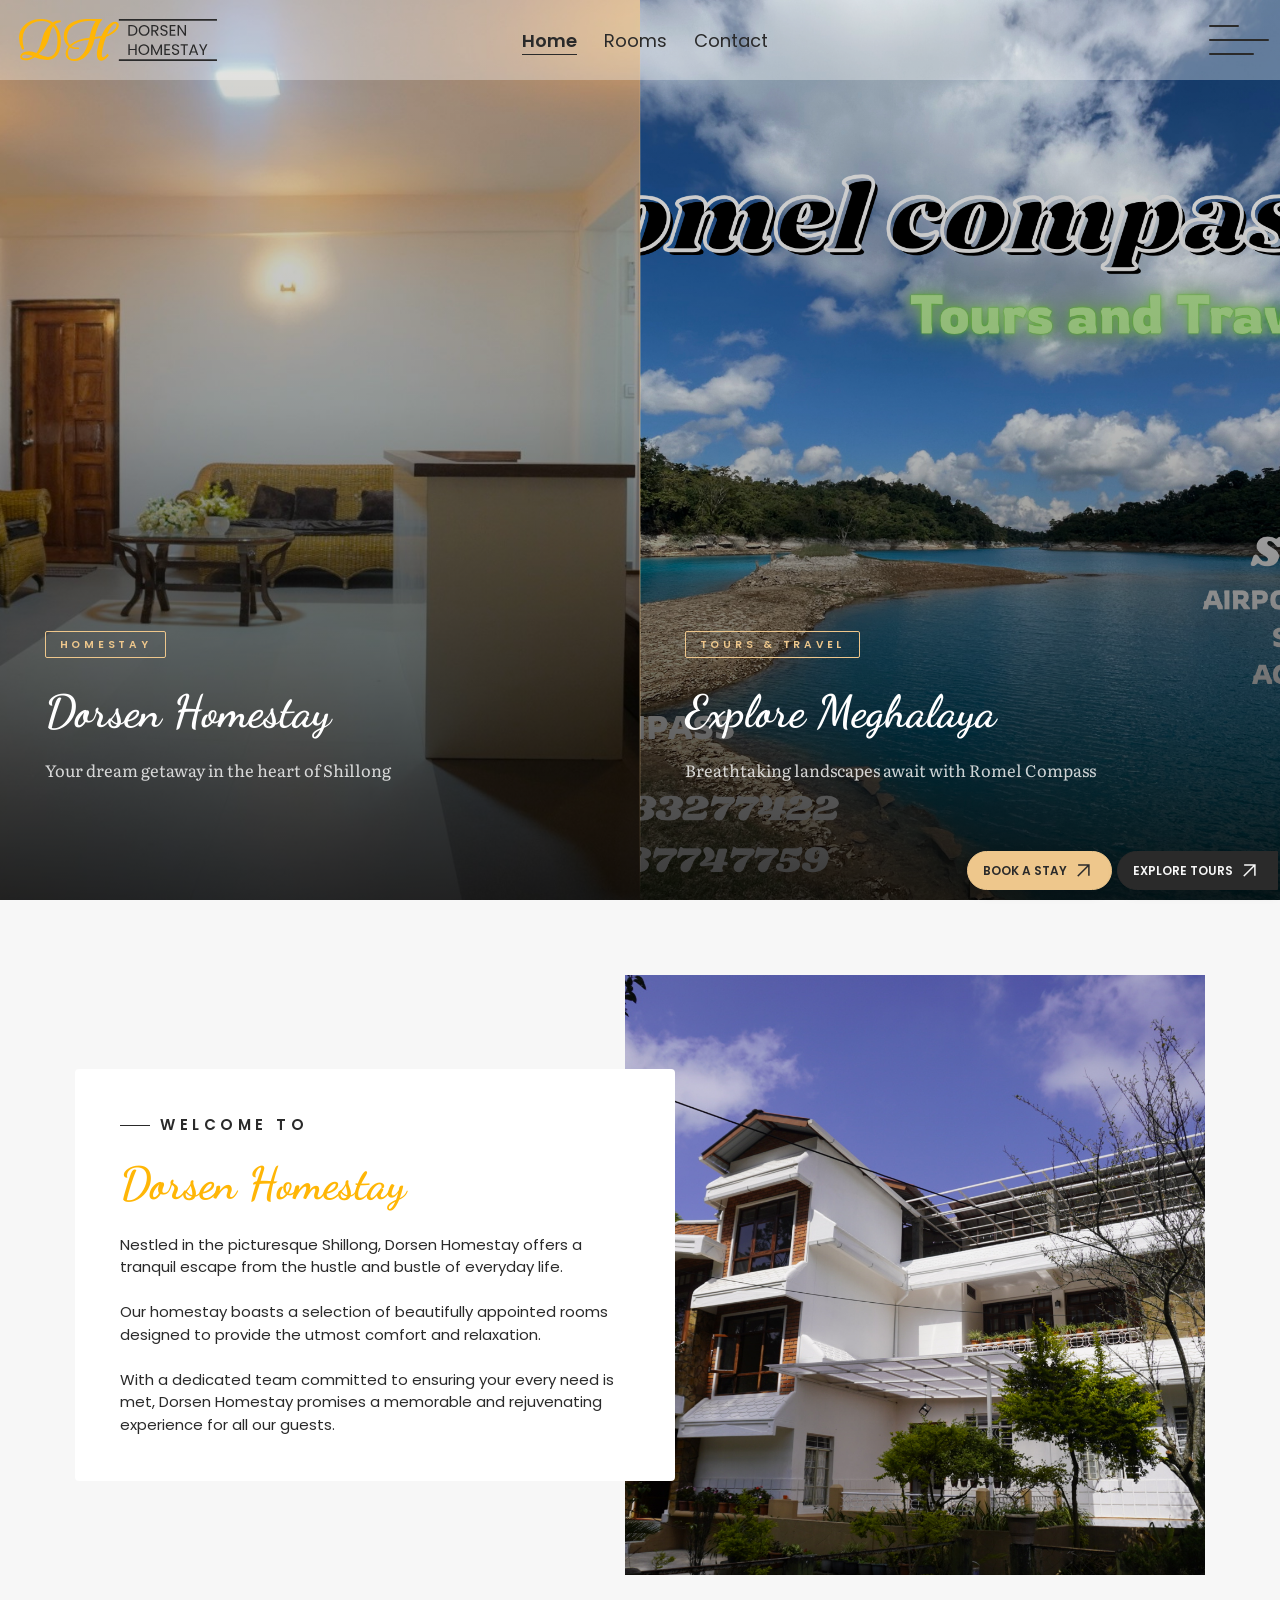
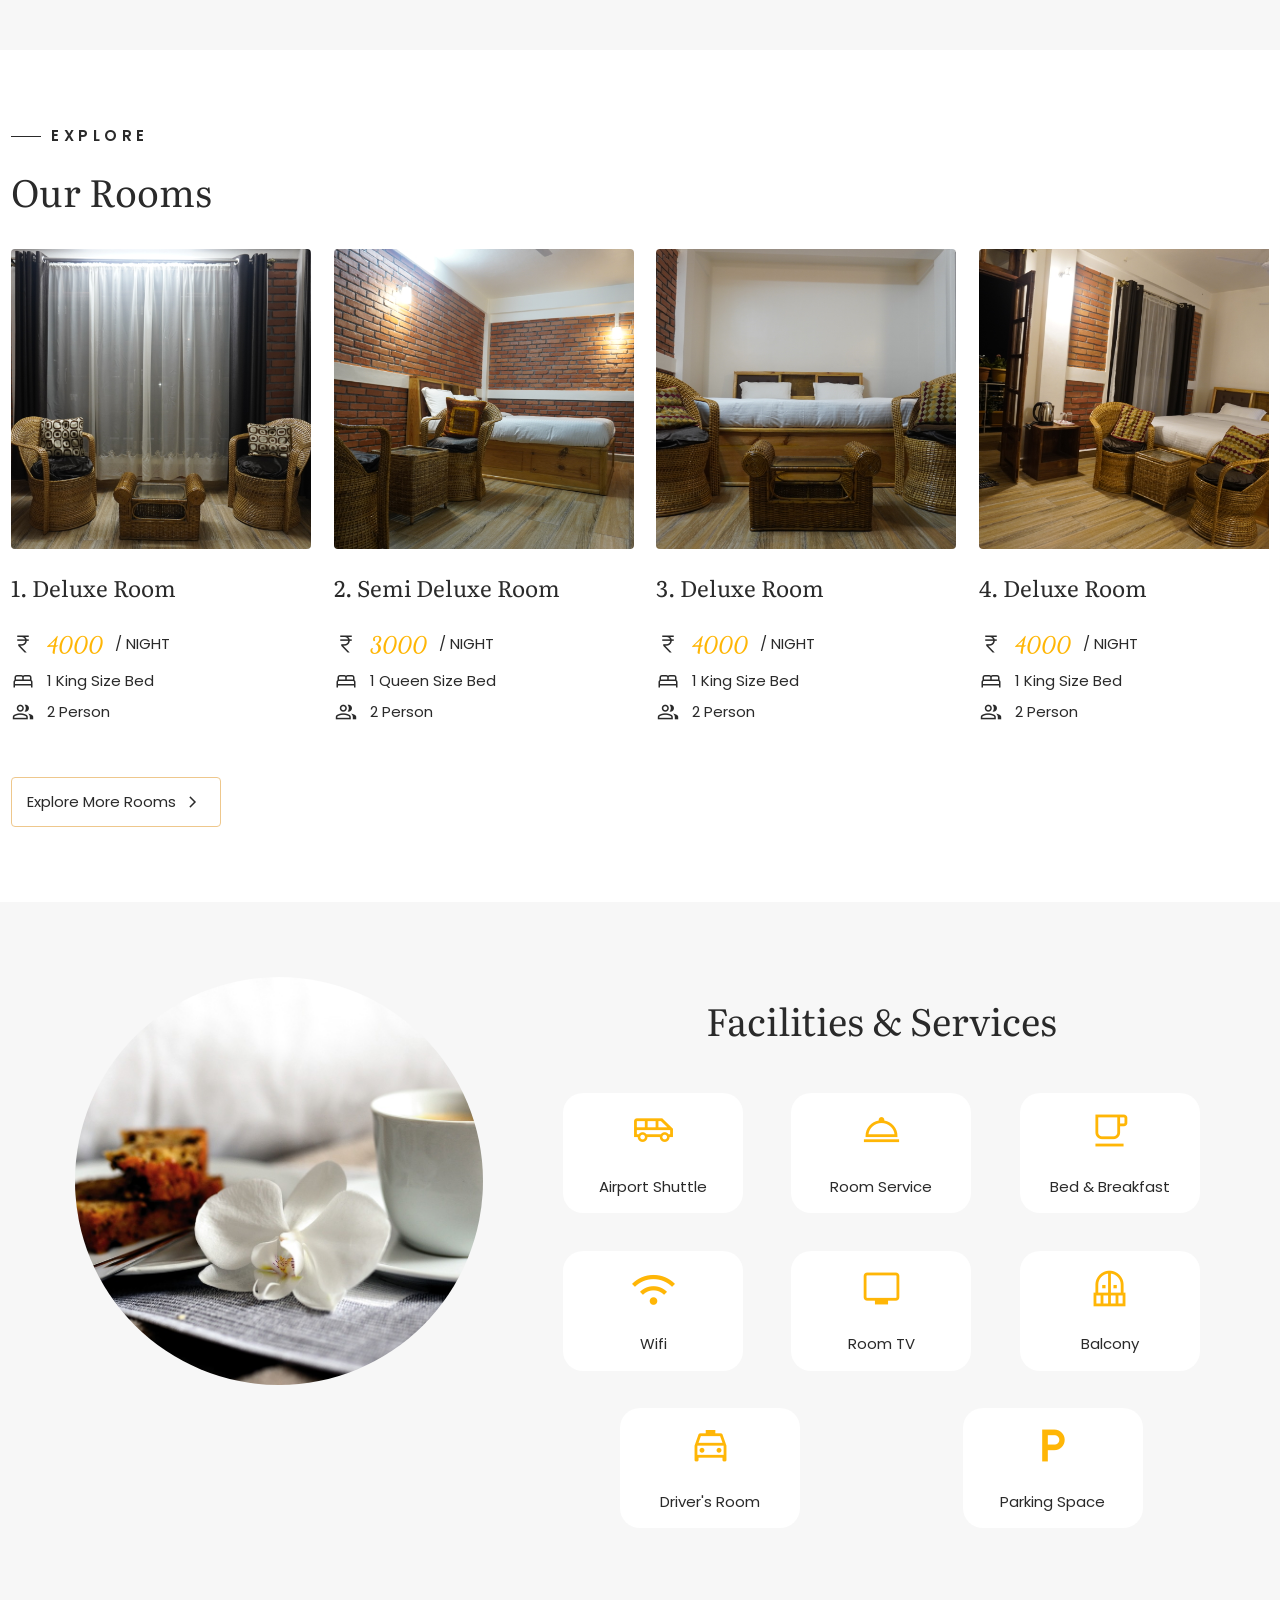
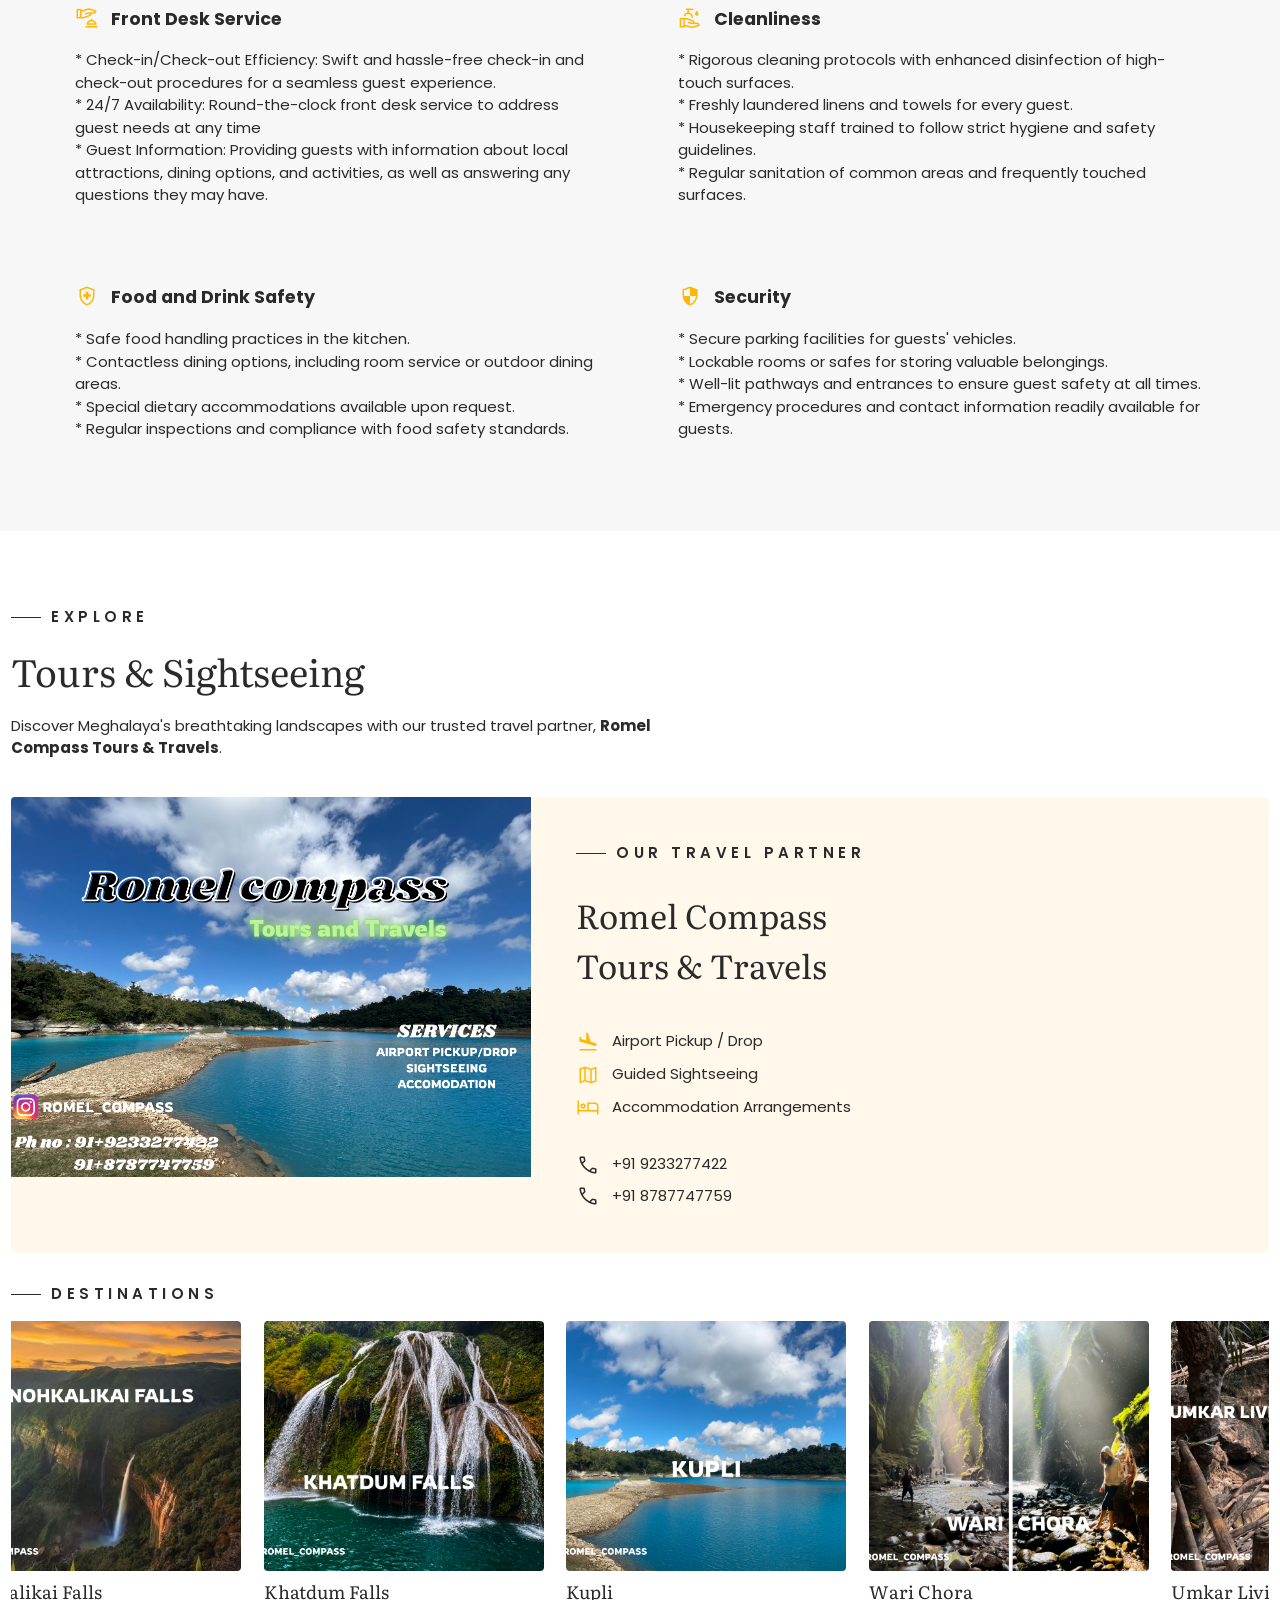
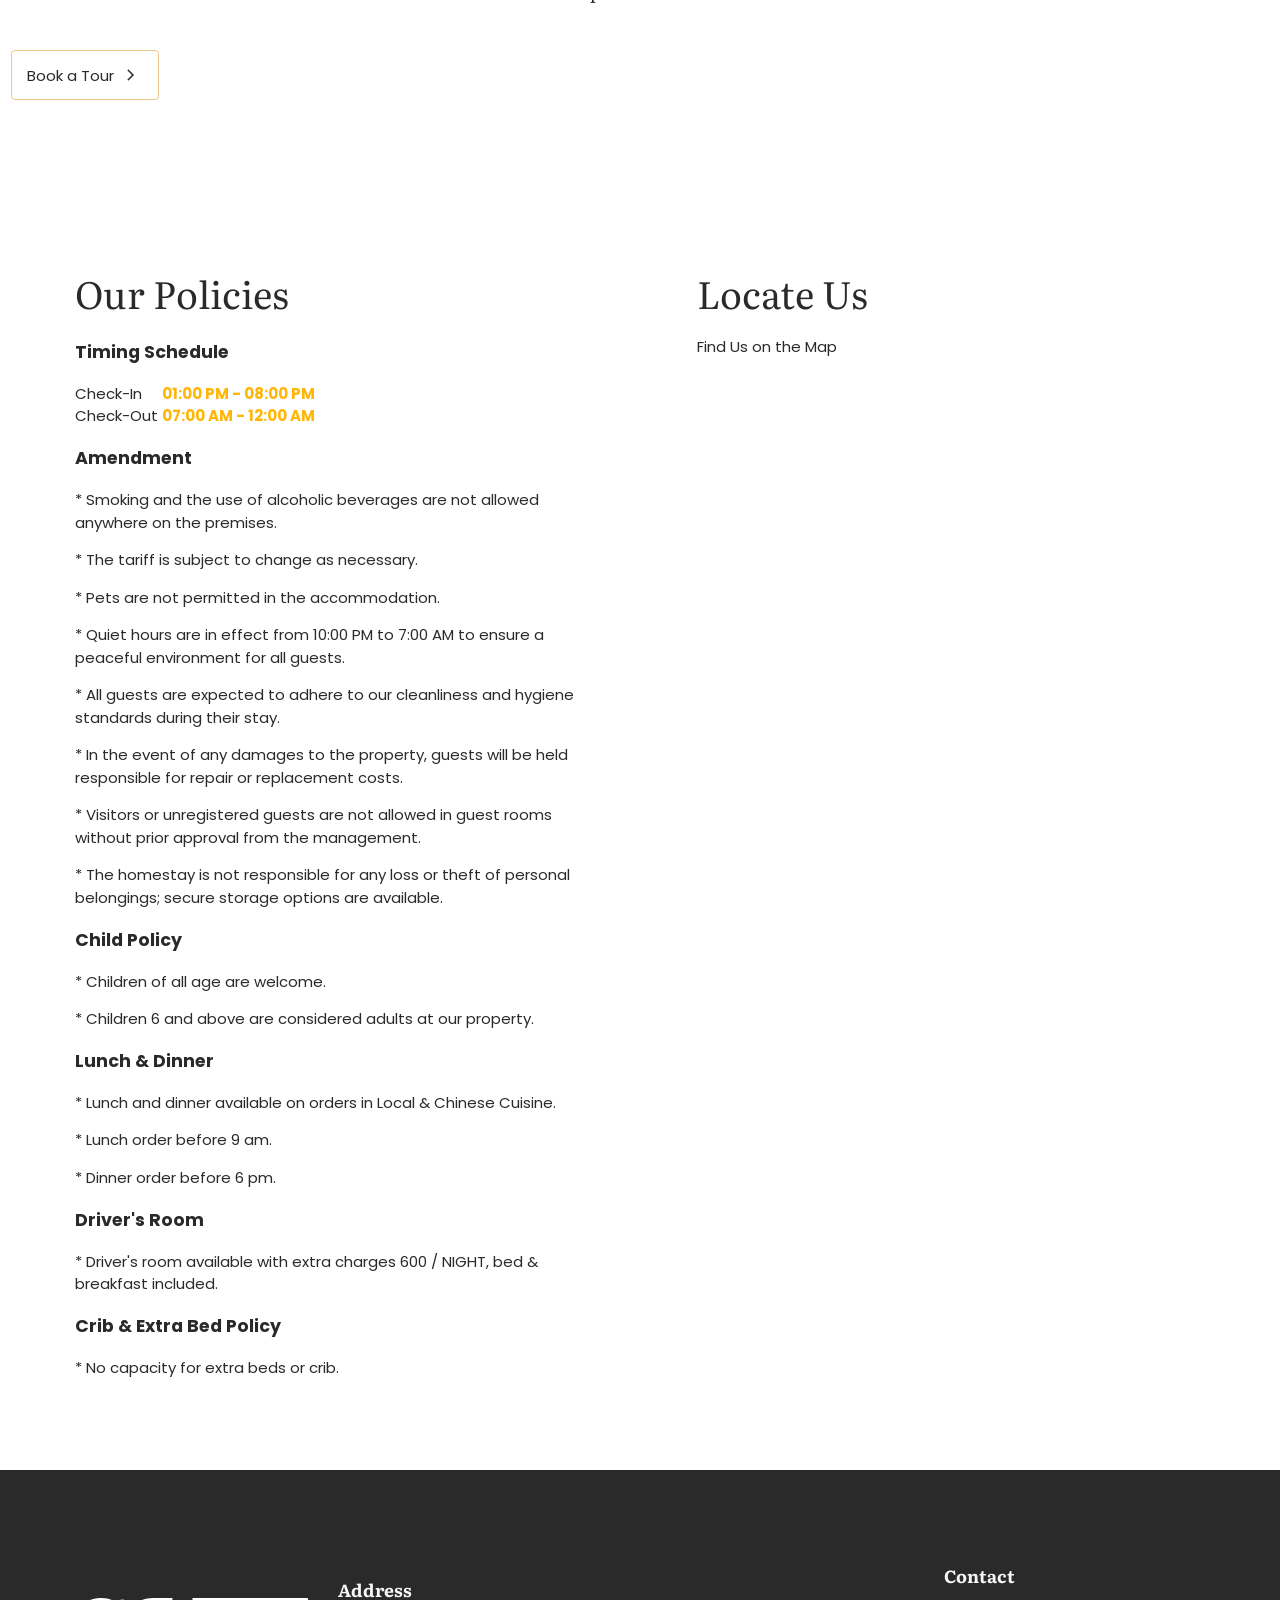
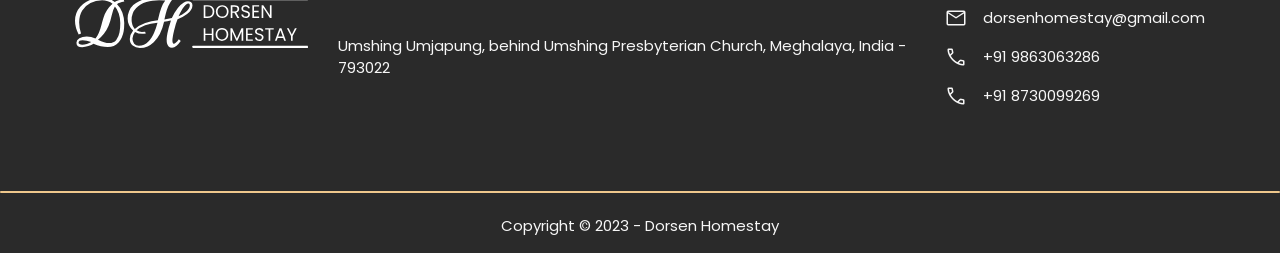
==== index.html @ 99a300cc "html converted" ====
<!doctype html>
<html lang="en">
  <head>
    <meta charset="UTF-8" />
    <meta name="viewport" content="width=device-width, initial-scale=1.0" />
    <meta
      name="description"
      content="Discover the essence of comfort and culture at Dorsen Homestay. Your home away from home in Shillong, offering warm hospitality, scenic surroundings, and local experiences. Book your stay today and embark on a memorable journey."
    />
    <title>Dorsen Homestay</title>
    <link
      rel="icon"
      sizes="1931x1931"
      href="res/media/logo/dorsen-homestay-favicon.png"
      type="image/png"
    />
    <link
      rel="icon"
      sizes="48x48"
      href="res/media/logo/dorsen-homestay-favicon-48x48.png"
      type="image/png"
    />
    <link
      rel="apple-touch-icon"
      sizes="1931x1931"
      href="res/media/logo/dorsen-homestay-favicon.png"
      type="image/png"
    />
    <link
      rel="apple-touch-icon"
      sizes="48x48"
      href="res/media/logo/dorsen-homestay-favicon-48x48.png"
      type="image/png"
    />
    <link rel="stylesheet" href="res/css/main.css?v=7.0" />
    <link
      rel="stylesheet"
      href="https://fonts.googleapis.com/css2?family=Material+Symbols+Outlined:opsz,wght,FILL,GRAD@20..48,100..700,0..1,-50..200"
    />
  </head>
  <body>
    <header class="" id="my-header">
      <div class="header-container">
        <div class="brand">
          <a href="./">
            <img
              src="res/media/logo/dorsen-homestay-accent-dark.svg"
              alt="Dorsen Homestay Logo"
            />
          </a>
        </div>
        <div class="navigation">
          <nav>
            <a href="./" class="active-nav-item"
              >Home</a
            >
            <a href="rooms/">Rooms</a>
            <a href="contact/">Contact</a>
          </nav>
        </div>
        <div class="click-to-action">
          <div class="hamburger-menu">
            <label for="menu-check">
              <input type="checkbox" id="menu-check" />
              <span></span>
              <span></span>
              <span></span>
            </label>
          </div>
        </div>
      </div>
      <div class="hide-menu" id="slide-menu">
        <div class="menu-container">
          <hr />
          <nav class="navigation">
            <a href="./" class="active-nav-item"
              >Home</a
            >
            <a href="rooms/">Rooms</a>
            <a href="contact/">Contact</a>
            <a href="tel:+919863063286" class="light-button">
              Book Your Stay
              <span class="material-symbols-outlined"> chevron_right </span>
            </a>
          </nav>
          <div>
            <h1>Dorsen Homestay</h1>
            <p>
              Experience comfort and local hospitality with our curated homestay
              accommodations. Your perfect getaway starts here.
            </p>
          </div>
          <div>
            <h1>Reach Us At</h1>
            <nav class="contact">
              <a href="mailto:dorsenhomestay@gmail.com"
                ><span class="material-symbols-outlined">mail</span>
                dorsenhomestay@gmail.com</a
              >
              <a href="tel:+919863063286"
                ><span class="material-symbols-outlined">call</span> +91
                9863063286</a
              >
              <a href="tel:+918730099269"
                ><span class="material-symbols-outlined">call</span> +91
                8730099269</a
              >
              <a href="https://maps.app.goo.gl/6ywpPAWsqRFxk5k4A"
                ><span class="material-symbols-outlined">location_on</span> Open
                in Google Maps</a
              >
              (4.4 km from Center)
            </nav>
            <p>
              Umshing Umjapung, behind Umshing Presbyterian Church, Meghalaya,
              India - 793022
            </p>
          </div>
          <hr />
        </div>
      </div>
    </header>
    <section class="hero-split">
      <div class="hero-panel">
        <div
          class="hero-bg"
          style="
            background-image: url(&quot;res/media/uploads/common_area_1.jpg&quot;);
          "
        ></div>
        <div class="hero-overlay"></div>
        <div class="hero-panel-content">
          <span class="hero-panel-tag">Homestay</span>
          <h1 class="font-accent">Dorsen Homestay</h1>
          <p class="font-secondary" style="margin-bottom: 80px">
            Your dream getaway in the heart of Shillong
          </p>
        </div>
      </div>
      <div class="hero-divider"></div>
      <div class="hero-panel">
        <div
          class="hero-bg"
          style="
            background-image: url(&quot;res/media/tours/Romel%20compass%20-%201.png&quot;);
          "
        ></div>
        <div class="hero-overlay"></div>
        <div class="hero-panel-content">
          <span class="hero-panel-tag">Tours & Travel</span>
          <h1 class="font-accent">Explore Meghalaya</h1>
          <p class="font-secondary" style="margin-bottom: 80px">
            Breathtaking landscapes await with Romel Compass
          </p>
        </div>
      </div>
    </section>
    <section>
      <div class="container welcome-section">
        <div class="message">
          <div class="section-title">
            <span class="leading-line"></span>Welcome to
          </div>
          <h1 class="font-accent">Dorsen Homestay</h1>
          <p>
            Nestled in the picturesque Shillong, Dorsen Homestay offers a
            tranquil escape from the hustle and bustle of everyday life.
            <br />
            <br />
            Our homestay boasts a selection of beautifully appointed rooms
            designed to provide the utmost comfort and relaxation.
            <br />
            <br />
            With a dedicated team committed to ensuring your every need is met,
            Dorsen Homestay promises a memorable and rejuvenating experience for
            all our guests.
          </p>
        </div>
        <div class="display-image"></div>
      </div>
    </section>
    <section class="bg-white">
      <div class="container explore-rooms">
        <div class="section-title">
          <span class="leading-line"></span>Explore
        </div>
        <h2 class="font-secondary">Our Rooms</h2>
        <div class="room-container">
          <div class="room">
            <a href="rooms/#room-1">
              <div
                class="room-image"
                style="
                  background: url(&quot;res/media/uploads/room_1_1.jpg&quot;)
                    no-repeat center center / cover;
                "
              ></div>
              <h3 class="room-title">1. Deluxe Room</h3>
              <ul class="amenities">
                <li class="item">
                  <span class="material-symbols-outlined">currency_rupee</span
                  ><span class="price">4000</span>/ NIGHT
                </li>
                <li class="item">
                  <span class="material-symbols-outlined">bed</span>1 King Size
                  Bed
                </li>
                <li class="item">
                  <span class="material-symbols-outlined">group</span>2 Person
                </li>
              </ul>
            </a>
          </div>
          <div class="room">
            <a href="rooms/#room-2">
              <div
                class="room-image"
                style="
                  background: url(&quot;res/media/uploads/room_2_1.jpg&quot;)
                    no-repeat center center / cover;
                "
              ></div>
              <h3 class="room-title">2. Semi Deluxe Room</h3>
              <ul class="amenities">
                <li class="item">
                  <span class="material-symbols-outlined">currency_rupee</span
                  ><span class="price">3000</span>/ NIGHT
                </li>
                <li class="item">
                  <span class="material-symbols-outlined">bed</span>1 Queen Size
                  Bed
                </li>
                <li class="item">
                  <span class="material-symbols-outlined">group</span>2 Person
                </li>
              </ul>
            </a>
          </div>
          <div class="room">
            <a href="rooms/#room-3">
              <div
                class="room-image"
                style="
                  background: url(&quot;res/media/uploads/room_3_1.jpg&quot;)
                    no-repeat center center / cover;
                "
              ></div>
              <h3 class="room-title">3. Deluxe Room</h3>
              <ul class="amenities">
                <li class="item">
                  <span class="material-symbols-outlined">currency_rupee</span
                  ><span class="price">4000</span>/ NIGHT
                </li>
                <li class="item">
                  <span class="material-symbols-outlined">bed</span>1 King Size
                  Bed
                </li>
                <li class="item">
                  <span class="material-symbols-outlined">group</span>2 Person
                </li>
              </ul>
            </a>
          </div>
          <div class="room">
            <a href="rooms/#room-4">
              <div
                class="room-image"
                style="
                  background: url(&quot;res/media/uploads/room_4_1.jpg&quot;)
                    no-repeat center center / cover;
                "
              ></div>
              <h3 class="room-title">4. Deluxe Room</h3>
              <ul class="amenities">
                <li class="item">
                  <span class="material-symbols-outlined">currency_rupee</span
                  ><span class="price">4000</span>/ NIGHT
                </li>
                <li class="item">
                  <span class="material-symbols-outlined">bed</span>1 King Size
                  Bed
                </li>
                <li class="item">
                  <span class="material-symbols-outlined">group</span>2 Person
                </li>
              </ul>
            </a>
          </div>
        </div>
        <div class>
          <a href="rooms/"
            ><button class="light-button">
              Explore More Rooms
              <span class="material-symbols-outlined">chevron_right</span>
            </button></a
          >
        </div>
      </div>
    </section>
    <section class="services-container container" id="facilities">
      <div class="services-section">
        <div>
          <div
            class="service-image"
            style="
              background: url(&quot;res/media/uploads/bed-coffee.jpg&quot;)
                no-repeat center center / cover;
            "
          ></div>
        </div>
        <div class="service-content">
          <h2 class="font-secondary">Facilities & Services</h2>
          <ul class="services-and-facilities">
            <li class="item">
              <span class="material-symbols-outlined color-accent"
                >airport_shuttle</span
              >
              Airport Shuttle
            </li>
            <li class="item">
              <span class="material-symbols-outlined color-accent"
                >room_service</span
              >
              Room Service
            </li>
            <li class="item">
              <span class="material-symbols-outlined color-accent"
                >local_cafe</span
              >
              Bed & Breakfast
            </li>
            <li class="item">
              <span class="material-symbols-outlined color-accent">wifi</span>
              wifi
            </li>
            <li class="item">
              <span class="material-symbols-outlined color-accent">tv</span>
              Room TV
            </li>
            <li class="item">
              <span class="material-symbols-outlined color-accent"
                >balcony</span
              >
              Balcony
            </li>
            <li class="item">
              <span class="material-symbols-outlined color-accent"
                >local_taxi</span
              >
              Driver's Room
            </li>
            <li class="item">
              <span class="material-symbols-outlined color-accent"
                >local_parking</span
              >
              Parking Space
            </li>
          </ul>
        </div>
      </div>
      <div class="services-section pt-lg-3">
        <div class="facility-details">
          <h3 class="topic">
            <span class="material-symbols-outlined color-accent"
              >concierge</span
            >
            Front Desk Service
          </h3>
          <ul>
            <li>
              * Check-in/Check-out Efficiency: Swift and hassle-free check-in
              and check-out procedures for a seamless guest experience.
            </li>
            <li>
              * 24/7 Availability: Round-the-clock front desk service to address
              guest needs at any time
            </li>
            <li>
              * Guest Information: Providing guests with information about local
              attractions, dining options, and activities, as well as answering
              any questions they may have.
            </li>
          </ul>
        </div>
        <div class="facility-details">
          <h3 class="topic">
            <span class="material-symbols-outlined color-accent"
              >clean_hands</span
            >
            Cleanliness
          </h3>
          <ul>
            <li>
              * Rigorous cleaning protocols with enhanced disinfection of
              high-touch surfaces.
            </li>
            <li>* Freshly laundered linens and towels for every guest.</li>
            <li>
              * Housekeeping staff trained to follow strict hygiene and safety
              guidelines.
            </li>
            <li>
              * Regular sanitation of common areas and frequently touched
              surfaces.
            </li>
          </ul>
        </div>
      </div>
      <div class="services-section pt-lg-3">
        <div class="facility-details">
          <h3 class="topic">
            <span class="material-symbols-outlined color-accent"
              >health_and_safety</span
            >
            Food and Drink Safety
          </h3>
          <ul>
            <li>* Safe food handling practices in the kitchen.</li>
            <li>
              * Contactless dining options, including room service or outdoor
              dining areas.
            </li>
            <li>* Special dietary accommodations available upon request.</li>
            <li>
              * Regular inspections and compliance with food safety standards.
            </li>
          </ul>
        </div>
        <div class="facility-details">
          <h3 class="topic">
            <span class="material-symbols-outlined color-accent">security</span>
            Security
          </h3>
          <ul>
            <li>* Secure parking facilities for guests' vehicles.</li>
            <li>* Lockable rooms or safes for storing valuable belongings.</li>
            <li>
              * Well-lit pathways and entrances to ensure guest safety at all
              times.
            </li>
            <li>
              * Emergency procedures and contact information readily available
              for guests.
            </li>
          </ul>
        </div>
      </div>
    </section>
    <section class="bg-white" id="tours">
      <div class="container explore-tours">
        <div class="section-title">
          <span class="leading-line"></span>Explore
        </div>
        <h2 class="font-secondary">Tours & Sightseeing</h2>
        <p class="tours-tagline">
          Discover Meghalaya's breathtaking landscapes with our trusted travel
          partner, <b>Romel Compass Tours & Travels</b>.
        </p>
        <div class="tours-partner-card">
          <div
            class="tours-partner-image"
            style="
              background: url(&quot;res/media/tours/Romel%20compass%20-%201.png&quot;)
                no-repeat center center / cover;
            "
          ></div>
          <div class="tours-partner-info">
            <div class="section-title">
              <span class="leading-line"></span>Our Travel Partner
            </div>
            <h3 class="font-secondary">Romel Compass<br />Tours & Travels</h3>
            <ul class="tour-services">
              <li class="item">
                <span class="material-symbols-outlined color-accent"
                  >flight_land</span
                >
                Airport Pickup / Drop
              </li>
              <li class="item">
                <span class="material-symbols-outlined color-accent">map</span>
                Guided Sightseeing
              </li>
              <li class="item">
                <span class="material-symbols-outlined color-accent"
                  >hotel</span
                >
                Accommodation Arrangements
              </li>
            </ul>
            <div class="tour-contact">
              <a href="tel:+919233277422"
                ><span class="material-symbols-outlined">call</span> +91
                9233277422</a
              >
              <a href="tel:+918787747759"
                ><span class="material-symbols-outlined">call</span> +91
                8787747759</a
              >
            </div>
          </div>
        </div>
        <div class="section-title tours-destinations-title">
          <span class="leading-line"></span>Destinations
        </div>
        <div class="tour-container">
          <div
            class="tour-card"
            data-image="res/media/tours/Romel%20compass%20-%2011.png"
            data-title="Nohkalikai Falls"
          >
            <div
              class="tour-image"
              style="
                background: url(&quot;res/media/tours/Romel%20compass%20-%2011.png&quot;)
                  no-repeat center center / cover;
              "
            ></div>
            <h3 class="tour-title">Nohkalikai Falls</h3>
          </div>
          <div
            class="tour-card"
            data-image="res/media/tours/Romel%20compass%20-%203.png"
            data-title="Khatdum Falls"
          >
            <div
              class="tour-image"
              style="
                background: url(&quot;res/media/tours/Romel%20compass%20-%203.png&quot;)
                  no-repeat center center / cover;
              "
            ></div>
            <h3 class="tour-title">Khatdum Falls</h3>
          </div>
          <div
            class="tour-card"
            data-image="res/media/tours/Romel%20compass%20-%208.png"
            data-title="Kupli"
          >
            <div
              class="tour-image"
              style="
                background: url(&quot;res/media/tours/Romel%20compass%20-%208.png&quot;)
                  no-repeat center center / cover;
              "
            ></div>
            <h3 class="tour-title">Kupli</h3>
          </div>
          <div
            class="tour-card"
            data-image="res/media/tours/Romel%20compass%20-%209.png"
            data-title="Wari Chora"
          >
            <div
              class="tour-image"
              style="
                background: url(&quot;res/media/tours/Romel%20compass%20-%209.png&quot;)
                  no-repeat center center / cover;
              "
            ></div>
            <h3 class="tour-title">Wari Chora</h3>
          </div>
          <div
            class="tour-card"
            data-image="res/media/tours/Romel%20compass%20-%206.png"
            data-title="Umkar Living Root Bridge"
          >
            <div
              class="tour-image"
              style="
                background: url(&quot;res/media/tours/Romel%20compass%20-%206.png&quot;)
                  no-repeat center center / cover;
              "
            ></div>
            <h3 class="tour-title">Umkar Living Root Bridge</h3>
          </div>
          <div
            class="tour-card"
            data-image="res/media/tours/Romel%20compass%20-%205.png"
            data-title="Mawphlang Sacred Grove"
          >
            <div
              class="tour-image"
              style="
                background: url(&quot;res/media/tours/Romel%20compass%20-%205.png&quot;)
                  no-repeat center center / cover;
              "
            ></div>
            <h3 class="tour-title">Mawphlang Sacred Grove</h3>
          </div>
          <div
            class="tour-card"
            data-image="res/media/tours/Romel%20compass%20-%204.png"
            data-title="Shella"
          >
            <div
              class="tour-image"
              style="
                background: url(&quot;res/media/tours/Romel%20compass%20-%204.png&quot;)
                  no-repeat center center / cover;
              "
            ></div>
            <h3 class="tour-title">Shella</h3>
          </div>
          <div
            class="tour-card"
            data-image="res/media/tours/Romel%20compass%20-%2010.png"
            data-title="Shella Limestone"
          >
            <div
              class="tour-image"
              style="
                background: url(&quot;res/media/tours/Romel%20compass%20-%2010.png&quot;)
                  no-repeat center center / cover;
              "
            ></div>
            <h3 class="tour-title">Shella Limestone</h3>
          </div>
          <div
            class="tour-card"
            data-image="res/media/tours/Romel%20compass%20-%207.png"
            data-title="Pdein Rangad"
          >
            <div
              class="tour-image"
              style="
                background: url(&quot;res/media/tours/Romel%20compass%20-%207.png&quot;)
                  no-repeat center center / cover;
              "
            ></div>
            <h3 class="tour-title">Pdein Rangad</h3>
          </div>
        </div>
        <div>
          <a href="tel:+919233277422"
            ><button class="light-button">
              Book a Tour
              <span class="material-symbols-outlined">chevron_right</span>
            </button></a
          >
        </div>
      </div>
    </section>
    <section class="bg-white" id="policy">
      <div class="policy-section container">
        <div class="policies">
          <h2 class="font-secondary">Our Policies</h2>
          <div class="policy">
            <h3>Timing Schedule</h3>
            <div class="content">
              <span>Check-In</span>
              <b class="color-accent">01:00 PM - 08:00 PM</b>
            </div>
            <div class="content">
              <span>Check-Out</span>
              <b class="color-accent">07:00 AM - 12:00 AM</b>
            </div>
          </div>
          <div class="policy">
            <h3>Amendment</h3>
            <p>
              * Smoking and the use of alcoholic beverages are not allowed
              anywhere on the premises.
            </p>
            <p>* The tariff is subject to change as necessary.</p>
            <p>* Pets are not permitted in the accommodation.</p>
            <p>
              * Quiet hours are in effect from 10:00 PM to 7:00 AM to ensure a
              peaceful environment for all guests.
            </p>
            <p>
              * All guests are expected to adhere to our cleanliness and hygiene
              standards during their stay.
            </p>
            <p>
              * In the event of any damages to the property, guests will be held
              responsible for repair or replacement costs.
            </p>
            <p>
              * Visitors or unregistered guests are not allowed in guest rooms
              without prior approval from the management.
            </p>
            <p>
              * The homestay is not responsible for any loss or theft of
              personal belongings; secure storage options are available.
            </p>
          </div>
          <div class="policy">
            <h3>Child Policy</h3>
            <p>* Children of all age are welcome.</p>
            <p>* Children 6 and above are considered adults at our property.</p>
          </div>
          <div class="policy">
            <h3>Lunch & Dinner</h3>
            <p>
              * Lunch and dinner available on orders in Local & Chinese Cuisine.
            </p>
            <p>* Lunch order before 9 am.</p>
            <p>* Dinner order before 6 pm.</p>
          </div>
          <div class="policy">
            <h3>Driver's Room</h3>
            <p>
              * Driver's room available with extra charges 600 / NIGHT, bed &
              breakfast included.
            </p>
          </div>
          <div class="policy">
            <h3>Crib & Extra Bed Policy</h3>
            <p>* No capacity for extra beds or crib.</p>
          </div>
        </div>
        <div class="locate-me">
          <h2 class="font-secondary">Locate Us</h2>
          <p>Find Us on the Map</p>
          <div class="google-map-sm">
            <iframe
              src="https://www.google.com/maps/embed?pb=!1m17!1m12!1m3!1d4474.041214086668!2d91.902428!3d25.605833!2m3!1f0!2f0!3f0!3m2!1i1024!2i768!4f13.1!3m2!1m1!2zMjXCsDM2JzIxLjAiTiA5McKwNTQnMDguNyJF!5e1!3m2!1sen!2sin!4v1697467953213!5m2!1sen!2sin"
              width="350"
              height="300"
              style="border: 0"
              allowfullscreen=""
              loading="lazy"
              referrerpolicy="no-referrer-when-downgrade"
            ></iframe>
          </div>
          <div class="google-map-lg">
            <iframe
              src="https://www.google.com/maps/embed?pb=!1m17!1m12!1m3!1d4474.041214086668!2d91.902428!3d25.605833!2m3!1f0!2f0!3f0!3m2!1i1024!2i768!4f13.1!3m2!1m1!2zMjXCsDM2JzIxLjAiTiA5McKwNTQnMDguNyJF!5e1!3m2!1sen!2sin!4v1697467953213!5m2!1sen!2sin"
              width="600"
              height="450"
              style="border: 0"
              allowfullscreen=""
              loading="lazy"
              referrerpolicy="no-referrer-when-downgrade"
            ></iframe>
          </div>
        </div>
      </div>
    </section>
    <footer>
      <div class="footer-section container">
        <div class="brand">
          <img
            src="res/media/logo/dorsen-homestay-light.svg"
            alt="Dorsen Homestay Logo"
          />
        </div>
        <div class="contact">
          <h3 class="font-secondary">Address</h3>
          <nav>
            <p>
              Umshing Umjapung, behind Umshing Presbyterian Church, Meghalaya,
              India - 793022
            </p>
          </nav>
        </div>
        <div class="contact">
          <h3 class="font-secondary">Contact</h3>
          <nav>
            <a href="mailto:dorsenhomestay@gmail.com"
              ><span class="material-symbols-outlined">mail</span>
              dorsenhomestay@gmail.com</a
            >
            <a href="tel:+919863063286"
              ><span class="material-symbols-outlined">call</span> +91
              9863063286</a
            >
            <a href="tel:+918730099269"
              ><span class="material-symbols-outlined">call</span> +91
              8730099269</a
            >
          </nav>
        </div>
      </div>
      <hr />
      <p class="copyright">Copyright © 2023 - Dorsen Homestay</p>
    </footer>
    <section class="sticky-click-to-action">
      <a href="tel:+919863063286"
        ><button>
          Book a Stay
          <span class="material-symbols-outlined"> arrow_outward </span>
        </button></a
      >
      <a href="#tours"
        ><button class="sticky-tours-btn">
          Explore Tours
          <span class="material-symbols-outlined"> arrow_outward </span>
        </button></a
      >
    </section>
    <div id="tour-lightbox" class="tour-lightbox hide-tour-lightbox">
      <div id="close-tour-lightbox">
        <span class="material-symbols-outlined">close</span>
      </div>
      <div class="tour-lightbox-content">
        <img id="tour-lightbox-img" src="" alt="" />
        <p id="tour-lightbox-title" class="font-secondary"></p>
      </div>
    </div>
    <script src="res/js/index.js?v=6.0"></script>
  </body>
</html>
---- res/css/main.css ----
@charset "UTF-8";
@import url('https://fonts.googleapis.com/css2?family=Poppins:ital,wght@0,400;0,600;1,400&display=swap'); /* font-family: 'Poppins', sans-serif; */
@import url('https://fonts.googleapis.com/css2?family=Literata:ital,opsz,wght@0,7..72,400;0,7..72,600;1,7..72,200;1,7..72,400&display=swap'); /* font-family: 'Literata', serif; */
@import url('https://fonts.googleapis.com/css2?family=Dancing+Script:wght@400;500;600;700&display=swap'); /* font-family: 'Dancing Script', cursive; */

/*----------------------------------ROOT----------------------------------*/
:root {
    --color-primary: #EEC78C;
    --color-secondary: #FFF8EB;
    --color-accent: #FFB606;
    --color-light: #F7F7F7;
    --color-dark: #2A2A2A;
    --color-white: #FFFFFF;
    --color-black: #000000;
}
/*----------------------------------ROOT----------------------------------*/

/*----------------------------------RESET STYLE----------------------------------*/

*,
*::before,
*::after { box-sizing: border-box; -webkit-tap-highlight-color: transparent; -webkit-touch-callout: none; -webkit-user-select: none; -khtml-user-select: none; -moz-user-select: none; -ms-user-select: none; user-select: none; }
*:focus { outline: none !important; }

/* SMOOTH SCROLLING */
@media (prefers-reduced-motion: no-preference) {
  :root { scroll-behavior: smooth; }
}
/* HTML */
html {
  -webkit-text-size-adjust: none; /* for iOS Safari */
  text-size-adjust: none; /* for other mobile browsers */
  font-size: 15px;
  -webkit-text-size-adjust: none; /* for iOS Safari */
  text-size-adjust: none; /* for other mobile browsers */
}


/*----------------------------------RESET STYLE----------------------------------*/

/*----------------------------------UNIVERSAL STYLE----------------------------------*/

/* BODY */
body { font-family: 'Poppins', sans-serif; font-size: 1rem; font-weight: 400; line-height: 1.5; margin: 0; background-color: var(--color-light); color: var(--color-dark); }

/* Cursor */
label,
button,
select,
summary,
[type=radio],
[type=submit],
[type=checkbox] { cursor: pointer; }

/* BUTTON */
button { font-family: 'Poppins', sans-serif; font-size: 1rem; font-weight: 400; text-decoration: none; display: inline-flex; align-items: center; justify-content: center; gap: 5px; background-color: var(--color-primary); color: var(--color-dark); border: none; border-radius: 4px; transition: background-color 400ms, color 400ms; padding: .8rem 1rem; border: 1px solid var(--color-primary); }
button:hover { background-color: var(--color-dark); color: var(--color-light); border: 1px solid var(--color-dark); transition: background-color 400ms, color 400ms; }

/* ANCHOR */
a { text-decoration: none; color: var(--color-dark); }

/* UNORDERED LIST */
ul { list-style-type: none; padding: 0; }

/* HORIZONTAL LINE */
hr { height: 2px; width: 100%; background-color: var(--color-primary); border: none; border-radius: 4px; padding: 1px; }

/*----------------------------------UNIVERSAL STYLE----------------------------------*/

/*----------------------------------UNIVERSAL CLASS STYLE----------------------------------*/

/* GOOGLE ICONS */
.material-symbols-outlined {
  font-variation-settings:
  'FILL' 0,
  'wght' 300,
  'GRAD' 0,
  'opsz' 24
}

/* FONT */
.font-primary { font-family: 'Poppins', sans-serif; } .font-secondary { font-family: 'Literata', serif; } .font-accent { font-family: 'Dancing Script', cursive; }
.font-w200 { font-weight: 200; } .font-w400 { font-weight: 400; } .font-w600 { font-weight: 600; } .font-w700 { font-weight: 700; }

/* COLOR */
.color-primary { color: var(--color-primary); } .color-secondary { color: var(--color-secondary); } .color-accent { color: var(--color-accent); } .color-light { color: var(--color-light); } .color-dark { color: var(--color-dark); } .color-white { color: var(--color-white); } .color-black { color: var(--color-black); }

/* BACKGROUND COLOR */
.bg-primary { background-color: var(--color-primary); } .bg-secondary { background-color: var(--color-secondary); } .bg-accent { background-color: var(--color-accent); } .bg-light { background-color: var(--color-light); } .bg-dark { background-color: var(--color-dark); } .bg-white { background-color: var(--color-white); } .bg-black { background-color: var(--color-black); }

/* CONTAINER */
.container { width: 100%; max-width: 1600px; margin: 0 auto; }

/* SECTION TITLE */
.section-title { display: flex; align-items: center; text-transform: uppercase; letter-spacing: .3rem; font-weight: 600; }
.section-title .leading-line { height: 1px; width: 2rem; margin-right: 10px; background-color: var(--color-dark); }

/* LOGO */
.logo-lg { height: 3rem; width: auto; }

/* MARGIN */
.m-3 { margin: 3rem; }
.mx-3 { margin-left: 3rem; margin-right: 3rem; }
.my-3 { margin-top: 3rem; margin-bottom: 3rem; }

/* PADDING */
@media only screen and (min-width: 1000px) {
    .pt-lg-3 { padding-top: 3rem; }
    .pt-lg-5 { padding-top: 5rem; }
}

/* BUTTON */
.light-button { background: transparent; border: 1px solid var(--color-primary); }

/*----------------------------------UNIVERSAL CLASS STYLE----------------------------------*/

/*----------------------------------HAMBURGER MENU----------------------------------*/

.hamburger-menu label{ display: flex; flex-direction: column; width: 60px; cursor: pointer; }
.hamburger-menu label span{ background: var(--color-dark); border-radius: 10px; height: 2px; margin: 6px 0; transition: .4s  cubic-bezier(0.68, -0.6, 0.32, 1.6); }
.hamburger-menu span:nth-of-type(1){ width:50%; }
.hamburger-menu span:nth-of-type(2){ width:100%; }
.hamburger-menu span:nth-of-type(3){ width:75%; }
.hamburger-menu input[type="checkbox"]{ display: none; }
.hamburger-menu input[type="checkbox"]:checked ~ span:nth-of-type(1){ transform-origin:bottom; transform:rotatez(45deg) translate(4px,-1px) }
.hamburger-menu input[type="checkbox"]:checked ~ span:nth-of-type(2){ transform-origin:top; transform:rotatez(-45deg) }
.hamburger-menu input[type="checkbox"]:checked ~ span:nth-of-type(3){ transform-origin:bottom; width:50%; transform: translate(25px,-4px) rotatez(45deg); }

/*----------------------------------HAMBURGER MENU----------------------------------*/

/*----------------------------------HEADER----------------------------------*/

.hide-header { top: -80px; transition: top 400ms; }
.light-header { background-color: var(--color-light); }

header { position: fixed; top: 0; background-color: #FFFFFF55; width: 100%; height: 80px; transition: top 400ms, background-color 800ms; z-index: 10; }
header .header-container { display: flex; flex-direction: row; justify-content: space-between; align-items: stretch; height: 100%; width: 100%; padding: .75rem; max-width: 1600px; margin: 0 auto }
header .brand { display: flex; align-items: center; justify-content: center; padding: .5rem; }
header .brand a { height: 100%; width: auto; }
header .brand img { height: 100%; max-height: 50px; width: auto; }
header .click-to-action { display: flex; flex-direction: row; gap: 10px ; align-items: center; justify-content: end; width: 202.3px; }
/*header .click-to-action button { padding: .6rem 1rem; text-transform: capitalize; }*/
header .active-nav-item { border-bottom: 1px solid var(--color-dark); transform: translate(0, 1px);  font-weight: 600; }
header .active-nav-item:hover { translate: 0 2px; }
header nav a { translate: 0 0; transition: translate 400ms; }
header nav a:hover { translate: 0 -4px; transition: translate 400ms; }

header #slide-menu { display: block; position: absolute; right: 0; height: calc(100vh - 80px); transition: right 400ms; background-color: var(--color-light); box-shadow: -30px 18px 28px -14px rgba(0,0,0,0.13); overflow-y: auto; }
header #slide-menu h1 { font-family: 'Literata', serif; font-weight: 200; margin: .8rem 0; font-size: 1.5rem; }
header #slide-menu nav { display: flex; flex-direction: column; gap: 1rem; align-items: start; }
header #slide-menu .menu-container { display: flex; flex-direction: column; align-items: start; justify-content: start; gap: 10px; height: 100%; width: 100%; padding: 1rem 3rem; }
header #slide-menu .contact a { display: flex; flex-direction: row; align-items: center; gap: 1rem; font-size: 1rem; }
header #slide-menu .contact span { color: var(--color-primary); }

@media only screen and (max-width: 999px) {
    header .navigation { display: none; }
    header .navigation button { padding: .6rem 1rem; }
    header .click-to-action button { display: none; }
    header #slide-menu { width: 100%; }
    header #slide-menu .navigation { text-transform: uppercase; }
    header .hide-menu { right: -100% !important; transition: right 600ms; box-shadow: none !important; }
}

@media only screen and (min-width: 1000px) {
    header .navigation nav { display: flex; flex-direction: row; justify-content: space-around; align-items: center; gap: 0 1.8rem; height: 100%; font-size: 1.2rem; }
    header #slide-menu .navigation a { display: none; }
    header #slide-menu { width: 450px; }
    header .hide-menu { right: -450px !important; transition: right 600ms; box-shadow: none !important; }
}

/*----------------------------------HEADER----------------------------------*/


/*----------------------------------SPLIT HERO----------------------------------*/

.hero-split { display: flex; height: 100vh; position: relative; overflow: hidden; }

.hero-split .hero-panel { flex: 1; position: relative; overflow: hidden; transition: flex 600ms cubic-bezier(0.4, 0, 0.2, 1); }
.hero-split .hero-panel:hover { flex: 1.45; }

.hero-split .hero-panel .hero-bg { position: absolute; inset: 0; background-size: cover; background-position: center; transition: transform 700ms cubic-bezier(0.4, 0, 0.2, 1); }
.hero-split .hero-panel:hover .hero-bg { transform: scale(1.05); }

.hero-split .hero-panel .hero-overlay { position: absolute; inset: 0; background: linear-gradient(to top, rgba(0,0,0,0.78) 0%, rgba(0,0,0,0.25) 55%, rgba(0,0,0,0.15) 100%); }

.hero-split .hero-panel .hero-panel-content { position: absolute; bottom: 0; left: 0; right: 0; padding: 3rem; color: var(--color-white); transform: translateY(8px); transition: transform 500ms cubic-bezier(0.4, 0, 0.2, 1); }
.hero-split .hero-panel:hover .hero-panel-content { transform: translateY(0); }

.hero-split .hero-panel-tag { display: inline-block; text-transform: uppercase; letter-spacing: .25rem; font-size: .7rem; font-weight: 600; color: var(--color-primary); border: 1px solid var(--color-primary); padding: .3rem .9rem; border-radius: 2px; margin-bottom: 1rem; }
.hero-split .hero-panel h1 { color: var(--color-white); margin: .4rem 0 .8rem; }
.hero-split .hero-panel p { color: rgba(255,255,255,0.8); margin: 0 0 2rem; }
.hero-split .hero-panel .hero-cta { padding: .75rem 1.5rem; }
.hero-split .hero-panel .hero-cta-light { background: transparent; border-color: rgba(255,255,255,0.6); color: var(--color-white); }
.hero-split .hero-panel .hero-cta-light:hover { background: var(--color-white); color: var(--color-dark); border-color: var(--color-white); }

.hero-divider { position: absolute; top: 0; bottom: 0; left: 50%; width: 1px; transform: translateX(-50%); z-index: 2; pointer-events: none; background: linear-gradient(to bottom, transparent 0%, var(--color-primary) 25%, var(--color-primary) 75%, transparent 100%); opacity: 0.55; transition: left 600ms cubic-bezier(0.4, 0, 0.2, 1); }

@media only screen and (max-width: 999px) {
    .hero-split { flex-direction: column; }
    .hero-split .hero-panel:hover { flex: 1.3; }
    .hero-split .hero-panel .hero-panel-content { transform: translateY(0); padding: 1.5rem; }
    .hero-split .hero-panel h1 { font-size: 2rem; margin-bottom: .5rem; }
    .hero-split .hero-panel p { font-size: .9rem; margin-bottom: 1.2rem; }
    .hero-divider { top: 50%; bottom: auto; left: 0; right: 0; width: 100%; height: 1px; transform: translateY(-50%); background: linear-gradient(to right, transparent 0%, var(--color-primary) 25%, var(--color-primary) 75%, transparent 100%); }
}

@media only screen and (min-width: 1000px) {
    .hero-split .hero-panel h1 { font-size: 3rem; }
    .hero-split .hero-panel p { font-size: 1.1rem; }
}

/*----------------------------------SPLIT HERO----------------------------------*/

/*----------------------------------WELCOME SECTION----------------------------------*/

.welcome-section { display: flex; }
.welcome-section .message { background-color: var(--color-white); border-radius: 4px; z-index: 5; }
.welcome-section .message p { margin-bottom: 0; }
.welcome-section .display-image { background: transparent url("../media/uploads/front_entrance_1_1.jpg") no-repeat center center / cover; z-index: 4; }

@media only screen and (max-width: 999px) {
    .welcome-section { flex-direction: column; padding: 5rem 1rem; align-items: center; justify-content: center; }
    .welcome-section .message { width: 85vw; padding: 1.5rem; }
    .welcome-section .message h1 { font-size: 2.5rem; margin: 1rem 0; color: var(--color-accent); }
    .welcome-section .display-image { margin-top: .8rem; height: 250px; width: 100%; }
}

@media only screen and (min-width: 1000px) {
    .welcome-section { flex-direction: row; padding: 5rem; align-items: center; justify-content: center; }
    .welcome-section .message { max-width: 600px; padding: 3rem; }
    .welcome-section .message h1 { font-size: 3rem; margin: 1rem 0; color: var(--color-accent); }
    .welcome-section .display-image { margin-left: -50px; height: 600px; width: 800px; }
}

/*----------------------------------WELCOME SECTION----------------------------------*/

/*----------------------------------EXPLORE ROOM----------------------------------*/

.explore-rooms { display: block; padding: 5rem .75rem; }
.explore-rooms h2 { margin: 1rem 0; font-weight: 400; }
.explore-rooms .room-container { display: flex; flex-direction: row; align-items: start; flex-wrap: nowrap; overflow-x: auto; justify-content: start; gap: 1.5rem; padding: 1rem 0; margin-bottom: 1.5rem; }
.explore-rooms .room-container .room { min-height: 350px; height: 100%; width: 100%; transition: filter 200ms, transform 200ms; }
.explore-rooms .room-container .room .room-image { width: 100%; height: 300px; border-radius: 4px; }
.explore-rooms .room-container .room:hover, .explore-rooms .room-container .room:focus { filter: brightness(65%); transform: scale(0.9); transition: filter 200ms, transform 200ms; }
.explore-rooms .room-container .room .room-title { font-family: 'Literata', serif; font-size: 1.5rem; font-weight: 400; }
.explore-rooms .room-container .room .amenities .item { display: flex; flex-direction: row; align-items: center; gap: .8rem; margin-bottom: .5rem;  }
.explore-rooms .room-container .room .amenities .item .price { font-family: 'Dancing Script', cursive; font-size: 1.5rem; font-weight: 700; color: var(--color-accent);  }

@media only screen and (max-width: 999px) {
    .explore-rooms h2 { font-size: 2rem; }
    .explore-rooms .room-container .room .room-image { width: 70vw; max-width: 350px; height: 250px; }
}

@media only screen and (min-width: 1000px) {
    .explore-rooms h2 { font-size: 2.5rem; }
    .explore-rooms .room-container .room .room-image { min-width: 300px; }
}

/*----------------------------------EXPLORE ROOM----------------------------------*/

/*----------------------------------SERVICES SECTION----------------------------------*/

.services-section { display: flex; gap: 5rem; align-items: stretch; justify-content: space-between; }
.services-section h2 { margin: 1rem 0; font-weight: 400; }
.services-section .service-content h2 { text-align: center; }
.services-section .service-content .services-and-facilities { display: flex; flex-direction: row; justify-content: space-around; flex-wrap: wrap; gap: 2.5rem; margin-top: 3rem; }
.services-section .service-content .services-and-facilities .item { display: flex; flex-direction: column; align-items: center; gap: 1.5rem; background-color: var(--color-white); padding: 1rem; border-radius: 20px; text-transform: capitalize; }
.services-section .service-content .services-and-facilities .item span { font-size: 3rem; }
.services-section .facility-details .topic { display: flex; flex-direction: row; gap: .8rem; }

@media only screen and (max-width: 999px) {
    .services-container { padding: 5rem 1rem; }
    .services-section { flex-direction: column; align-items: center; justify-content: center; gap: .8rem;  }
    .services-section h2 { font-size: 2rem; }
    .services-section .facility-details { padding: 0 1rem; }
    .services-section .service-image { height: 300px; width: 300px; border-radius: 50%; }
    .services-section .service-content .services-and-facilities .item { width: 145px; }
}

@media only screen and (min-width: 1000px) {
    .services-container { padding: 5rem; }
    .services-section { flex-direction: row; }
    .services-section h2 { font-size: 2.5rem; }
    .services-section .facility-details { width: 50%; }
    .services-section .service-image { height: 408px; width: 408px; border-radius: 50%; }
    .services-section .service-content .services-and-facilities .item { justify-content: center; width: 180px; }
}

/*----------------------------------SERVICES SECTION----------------------------------*/

/*----------------------------------PAGE TITLE SECTION----------------------------------*/

.page-title-section { display: flex; flex-direction: column; align-items: center; justify-content: center; height: 350px; }
.page-title-section .title { font-size: 3rem; margin: 1rem 0; color: var(--color-accent); }
.page-title-section .subtitle { font-size: 1rem; letter-spacing: .3rem; margin: .5rem 0; text-transform: uppercase; }

@media only screen and (max-width: 999px) {
    .page-title-section { padding: 5rem 1rem; }
}

@media only screen and (min-width: 1000px) {
    .page-title-section { padding: 5rem; }
}

/*----------------------------------PAGE TITLE SECTION----------------------------------*/

/*----------------------------------STICKY BUTTON----------------------------------*/

.sticky-click-to-action { display: flex; position: fixed; bottom: 0; z-index: 8; width: 100vw; bottom: .5rem; padding: .15rem; gap: .35rem; pointer-events: none; }
.sticky-click-to-action a, .sticky-click-to-action button { pointer-events: all; }
.sticky-click-to-action button { border-radius: 50px; text-transform: uppercase; box-shadow: rgba(0, 0, 0, 0.1) 0px 4px 12px; padding: .45rem 1rem; font-weight: 600; font-size: .8rem; }
.sticky-click-to-action button:hover { box-shadow: rgba(0, 0, 0, 0.1) 0px 4px 12px; }
.sticky-click-to-action .sticky-tours-btn { background: var(--color-dark); border: 1px solid var(--color-dark); color: var(--color-light); }
.sticky-click-to-action .sticky-tours-btn:hover { background-color: var(--color-primary); color: var(--color-dark); border-color: var(--color-primary); }

@media only screen and (max-width: 999px) {
    .sticky-click-to-action { justify-content: center; }
}

@media only screen and (min-width: 1000px) {
    .sticky-click-to-action { justify-content: flex-end; }
    .sticky-click-to-action button { border-radius: 50px 0 0 50px; }
    .sticky-click-to-action a:first-child button { border-radius: 50px; }
}

/*----------------------------------STICKY BUTTON----------------------------------*/

/*----------------------------------PAGE TITLE----------------------------------*/

.page-title-section { display: flex; flex-direction: column; gap: 1rem; align-items: center; justify-content: center; height: 450px; width: 100%; text-align: center; }
.page-title-section .icon { font-size: 5rem; color: var(--color-accent); }

@media only screen and (max-width: 999px) {
    .page-title-section { height: 350px; }
    .page-title-section h2 { font-size: 2rem; }
}

@media only screen and (min-width: 1000px) {
    .page-title-section h2 { font-size: 2.5rem; }
}

/*----------------------------------PAGE TITLE----------------------------------*/

/*----------------------------------POLICY SECTION----------------------------------*/

.policy-section { display: flex; justify-content: space-between; gap: .8rem; }
.policy-section h2 { margin: 1rem 0; font-weight: 400; }
.policy-section h3 { display: flex; align-items: center; justify-content: start; gap: .8rem; }
.policy-section .policies .policy .content { display: flex; align-items: center; justify-content: space-between; width: 240px; }

@media only screen and (max-width: 999px) {
    .policy-section { flex-direction: column; align-items: center; padding: 5rem 1rem; }
    .policy-section h2 { font-size: 2rem; }
    .google-map-lg { display: none; }
}

@media only screen and (min-width: 1000px) {
    .policy-section { flex-direction: row; padding: 5rem; }
    .policy-section .policies { width: 45%; }
    .policy-section .locate-me { width: 45%; }
    .policy-section h2 { font-size: 2.5rem; }
    .google-map-sm { display: none; }
}

/*----------------------------------POLICY SECTION----------------------------------*/

/*----------------------------------OUR ROOMS----------------------------------*/
        
.room-container { display: flex; flex-direction: column; align-items: start; justify-content: space-between; gap: 1rem }
.room-container img { border-radius: 4px; }
.room-container .images { display: flex; flex-direction: row; gap: .8rem; align-items: center; justify-content: center; width: 100%; }
.room-container .images img { cursor: pointer; transition: filter 400ms; }
.room-container .images img:focus, .room-container .images img:hover { filter: brightness(60%); transition: filter 400ms; }
.room-container .room-description .room-title { font-family: 'Literata', serif; font-size: 1.5rem; font-weight: 400; }
.room-container .room-description .amenities .item { display: flex; flex-direction: row; align-items: center; gap: .8rem; margin-bottom: .5rem;  }
.room-container .room-description .amenities .item .price { font-family: 'Dancing Script', cursive; font-size: 1.5rem; font-weight: 700; color: var(--color-accent); }

@media only screen and (max-width: 999px) {
    .room-container { flex-direction: column; padding: 5rem 1rem; }
    .room-container .room-gallery { width: 100%; }
    .room-container .room-description { width: 100%; }
    .room-container .room-description .room-title { font-size: 2rem; }
}

@media only screen and (min-width: 1000px) {
    .room-container { flex-direction: row; padding: 5rem; }
    .room-container-row-reverse { flex-direction: row-reverse; }
    .room-container .room-gallery { width: 45%; }
    .room-container .room-description { width: 45%; }
    .room-container .room-description .room-title { font-size: 2.5rem; }
}

/*----------------------------------OUR ROOMS----------------------------------*/

/*----------------------------------EXPLORE TOURS----------------------------------*/

.explore-tours { display: block; padding: 5rem .75rem; }
.explore-tours h2 { margin: 1rem 0; font-weight: 400; }
.explore-tours .tours-tagline { margin: 0 0 2.5rem 0; max-width: 650px; }
.explore-tours .tours-destinations-title { margin: 2rem 0 0; }

.tours-partner-card { display: flex; align-items: stretch; background-color: var(--color-secondary); border-radius: 4px; overflow: hidden; margin-bottom: 1rem; }
.tours-partner-card .tours-partner-image { flex-shrink: 0; }
.tours-partner-card .tours-partner-info { display: flex; flex-direction: column; gap: 1.2rem; justify-content: center; }
.tours-partner-card .tours-partner-info h3 { font-weight: 400; margin: .5rem 0; }
.tours-partner-card .tour-services { display: flex; flex-direction: column; gap: .6rem; }
.tours-partner-card .tour-services .item { display: flex; align-items: center; gap: .8rem; }
.tours-partner-card .tour-contact { display: flex; flex-direction: column; gap: .5rem; }
.tours-partner-card .tour-contact a { display: flex; align-items: center; gap: .8rem; color: var(--color-dark); transition: color 400ms; }
.tours-partner-card .tour-contact a:hover { color: var(--color-accent); transition: color 400ms; }

.tour-container { display: flex; flex-direction: row; align-items: start; flex-wrap: nowrap; overflow-x: auto; justify-content: start; gap: 1.5rem; padding: 1rem 0; margin-bottom: 1.5rem; scrollbar-width: none; -ms-overflow-style: none; scroll-behavior: auto; }
.tour-container::-webkit-scrollbar { display: none; }
.tour-container .tour-card { cursor: pointer; flex-shrink: 0; transition: filter 200ms, transform 200ms; }
.tour-container .tour-card .tour-image { border-radius: 4px; }
.tour-container .tour-card:hover, .tour-container .tour-card:focus { filter: brightness(65%); transform: scale(0.9); transition: filter 200ms, transform 200ms; }
.tour-container .tour-card .tour-title { font-family: 'Literata', serif; font-size: 1.2rem; font-weight: 400; margin: .5rem 0; }

.tour-lightbox { position: fixed; top: 0; left: 0; width: 100vw; height: 100vh; background-color: rgba(0,0,0,0.88); z-index: 20; display: flex; flex-direction: column; align-items: center; justify-content: center; opacity: 1; transition: opacity 300ms; }
.hide-tour-lightbox { opacity: 0; pointer-events: none; transition: opacity 300ms; }
#close-tour-lightbox { position: absolute; top: 10px; right: 10px; cursor: pointer; color: var(--color-light); padding: .5rem; }
#close-tour-lightbox span { font-size: 3rem; }
#close-tour-lightbox:hover span { color: var(--color-accent); }
.tour-lightbox-content { display: flex; flex-direction: column; align-items: center; gap: 1rem; max-width: 90vw; max-height: 90vh; }
.tour-lightbox-content img { max-width: 100%; max-height: 75vh; border-radius: 4px; object-fit: contain; box-shadow: 0 8px 32px rgba(0,0,0,0.5); }
#tour-lightbox-title { color: var(--color-white); font-size: 1.5rem; font-weight: 400; margin: 0; }

@media only screen and (max-width: 999px) {
    .explore-tours h2 { font-size: 2rem; }
    .tours-partner-card { flex-direction: column; }
    .tours-partner-card .tours-partner-image { height: 220px; width: 100%; }
    .tours-partner-card .tours-partner-info { padding: 1.5rem; }
    .tours-partner-card .tours-partner-info h3 { font-size: 1.8rem; }
    .tour-container .tour-card .tour-image { width: 70vw; max-width: 300px; height: 220px; }
}

@media only screen and (min-width: 1000px) {
    .explore-tours h2 { font-size: 2.5rem; }
    .tours-partner-card { gap: 0; }
    .tours-partner-card .tours-partner-image { height: 380px; width: 520px; }
    .tours-partner-card .tours-partner-info { padding: 3rem; }
    .tours-partner-card .tours-partner-info h3 { font-size: 2.2rem; }
    .tour-container .tour-card .tour-image { width: 280px; height: 250px; }
}

/*----------------------------------EXPLORE TOURS----------------------------------*/

/*----------------------------------FOOTER----------------------------------*/

footer { background-color: var(--color-dark); color: var(--color-light); }
footer .copyright { margin: 0; padding: 1rem; text-align: center; width: 100%; }
.footer-section .brand img { height: 50px; width: auto; }
.footer-section { display: flex; gap: 2rem; }
.footer-section .contact nav { display: flex; flex-direction: column; gap: 1rem; }
.footer-section .contact a { color: var(--color-light); display: flex; flex-direction: row; align-items: center; gap: 1rem; font-size: 1rem; transition: color 400ms; }
.footer-section .contact a:hover { color: var(--color-accent); transition: color 400ms;  }

@media only screen and (max-width: 999px) {
    footer { padding-bottom: 60px; }
    .footer-section { flex-direction: column; padding: 5rem 1rem; align-items: center; justify-content: center; }
    .footer-section .contact { width: 100%; }
    .footer-section .brand { width: 100%; max-width: 400px; text-align: center; }
}

@media only screen and (min-width: 1000px) {
    .footer-section { flex-direction: row; padding: 5rem; align-items: center; justify-content: space-between; }
}

/*----------------------------------FOOTER----------------------------------*/
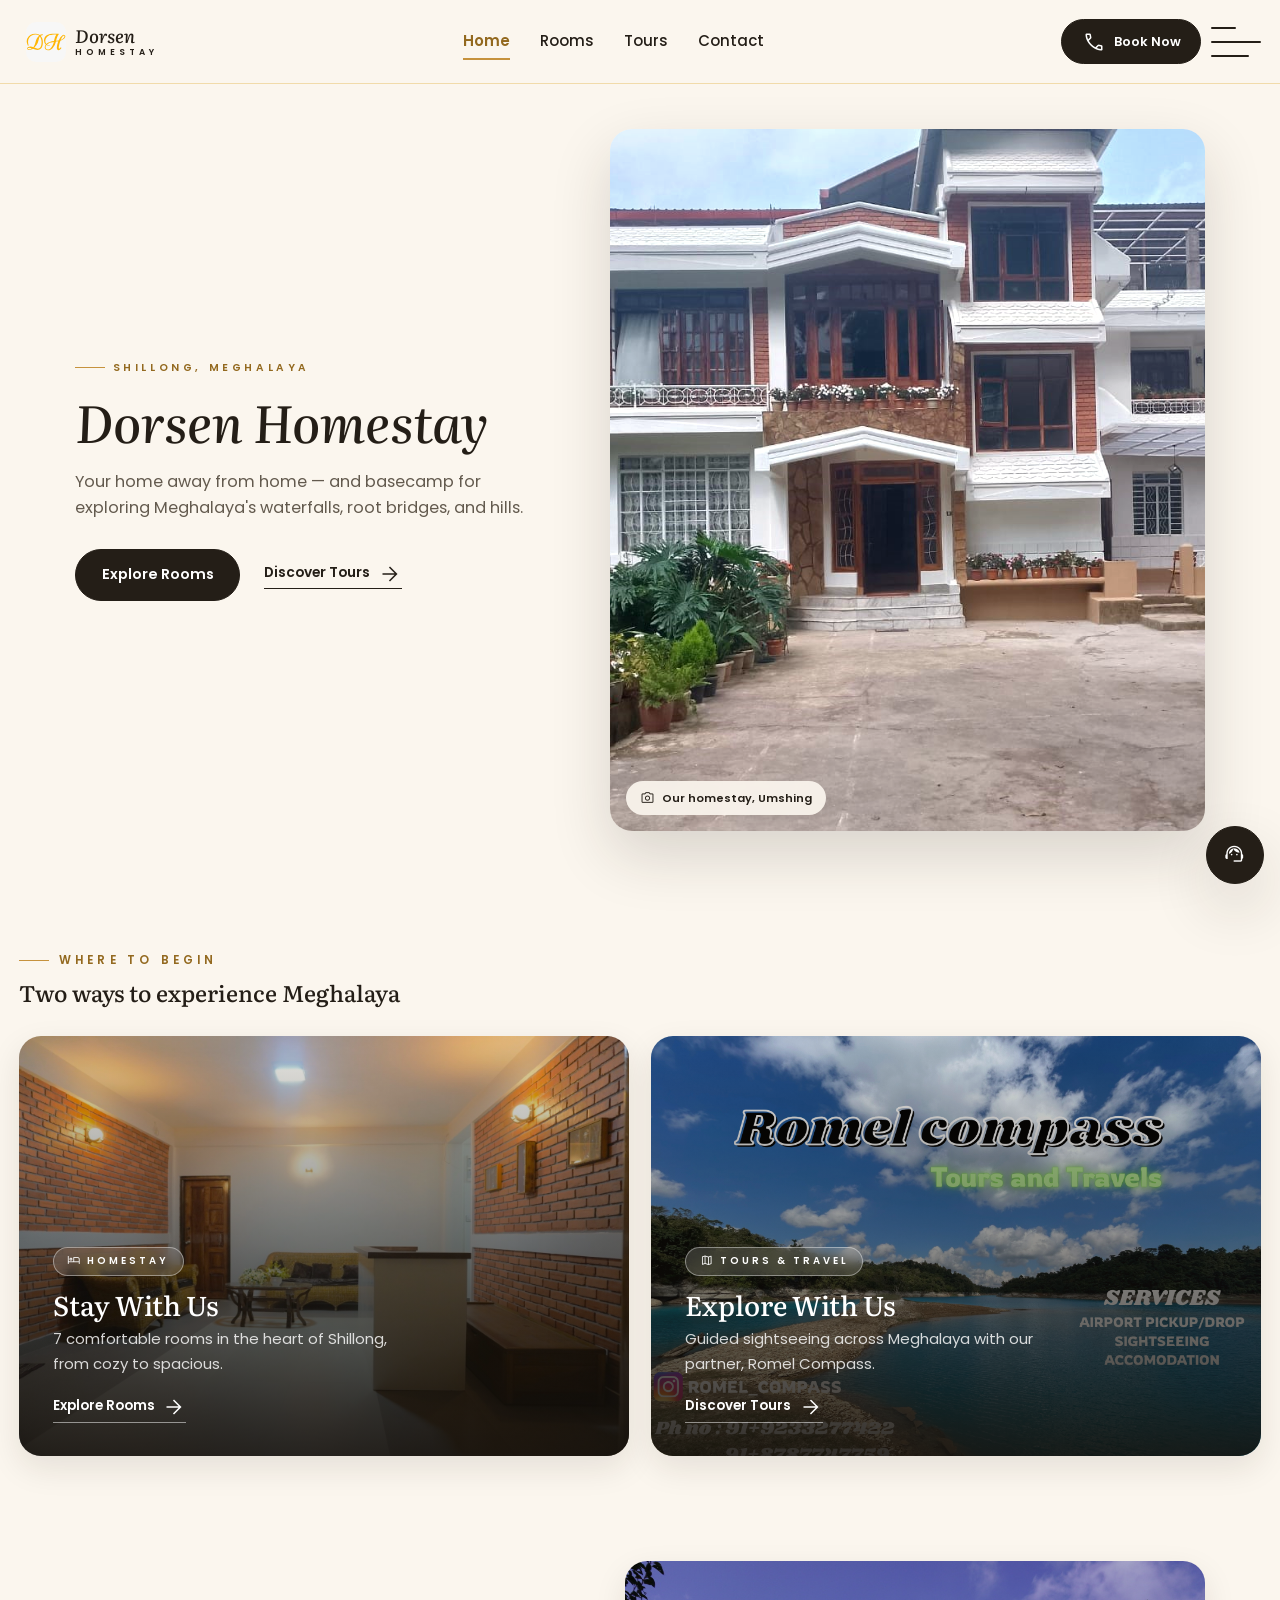
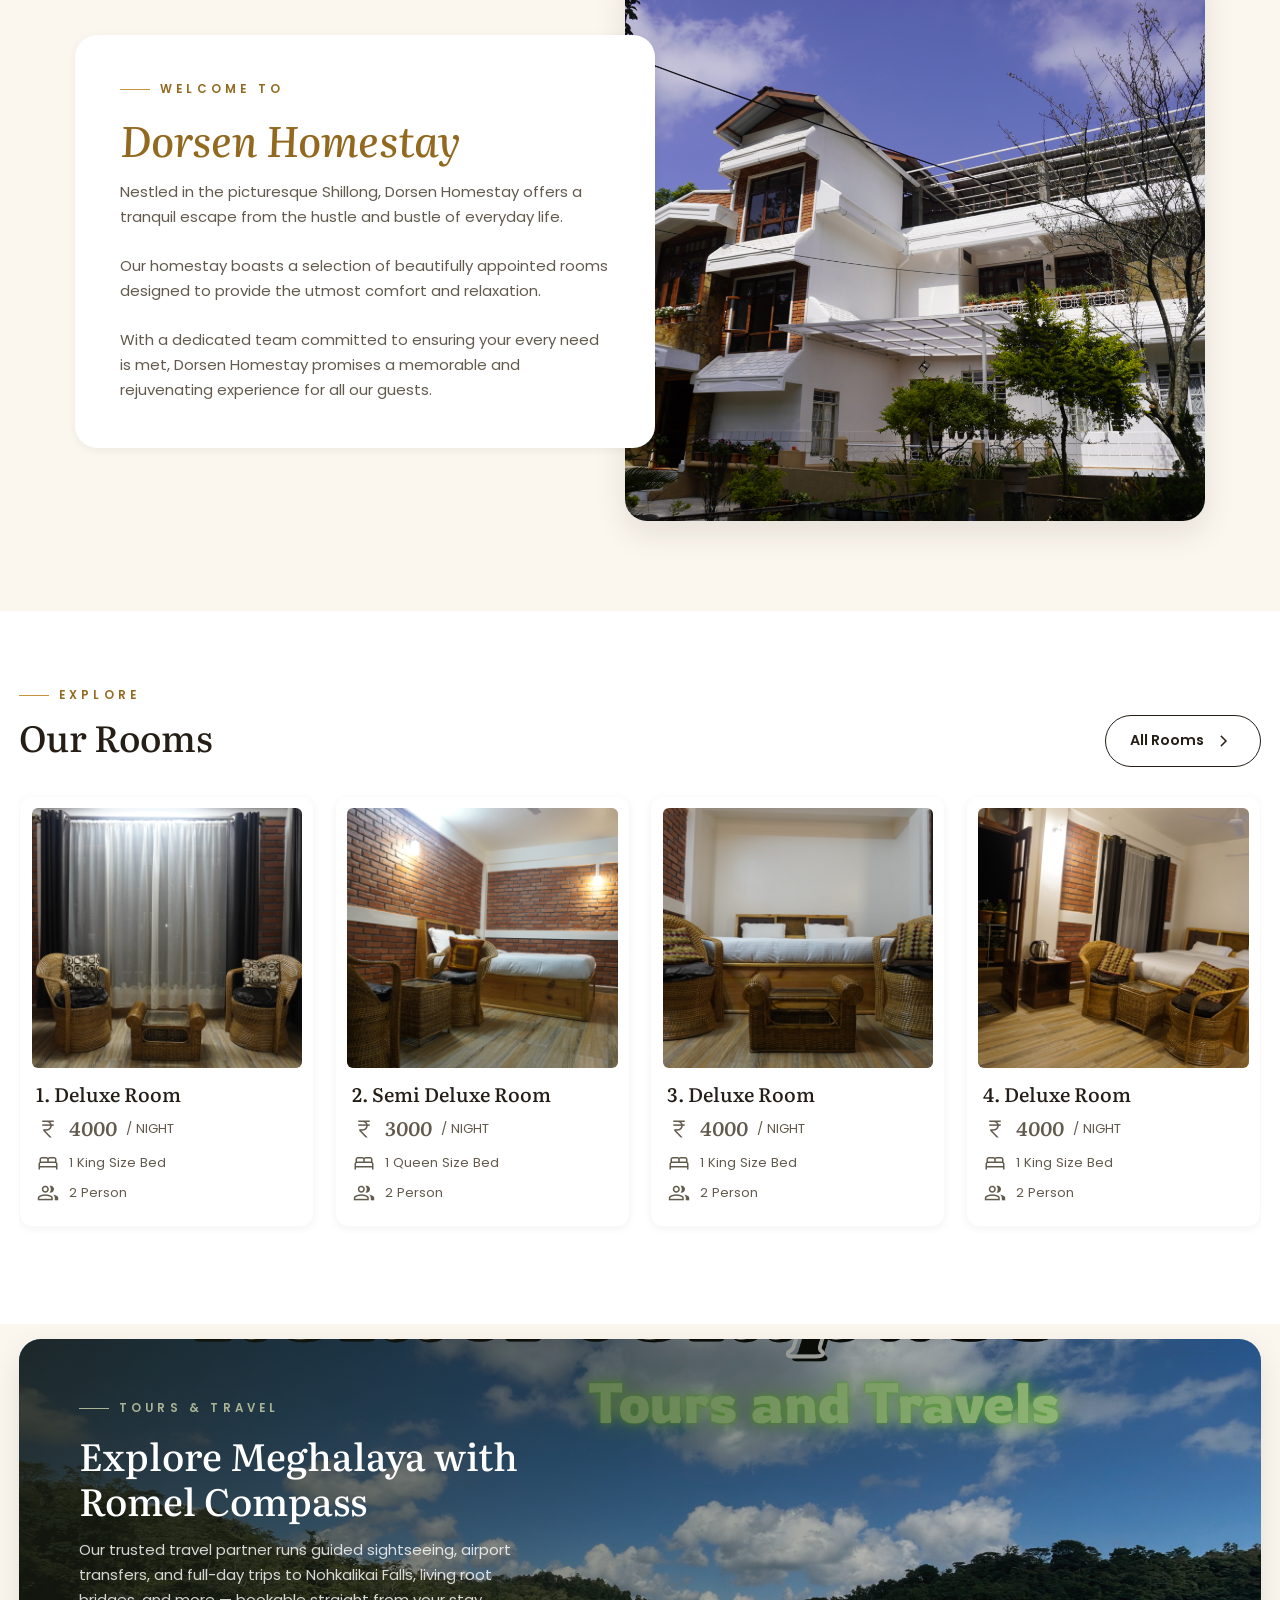
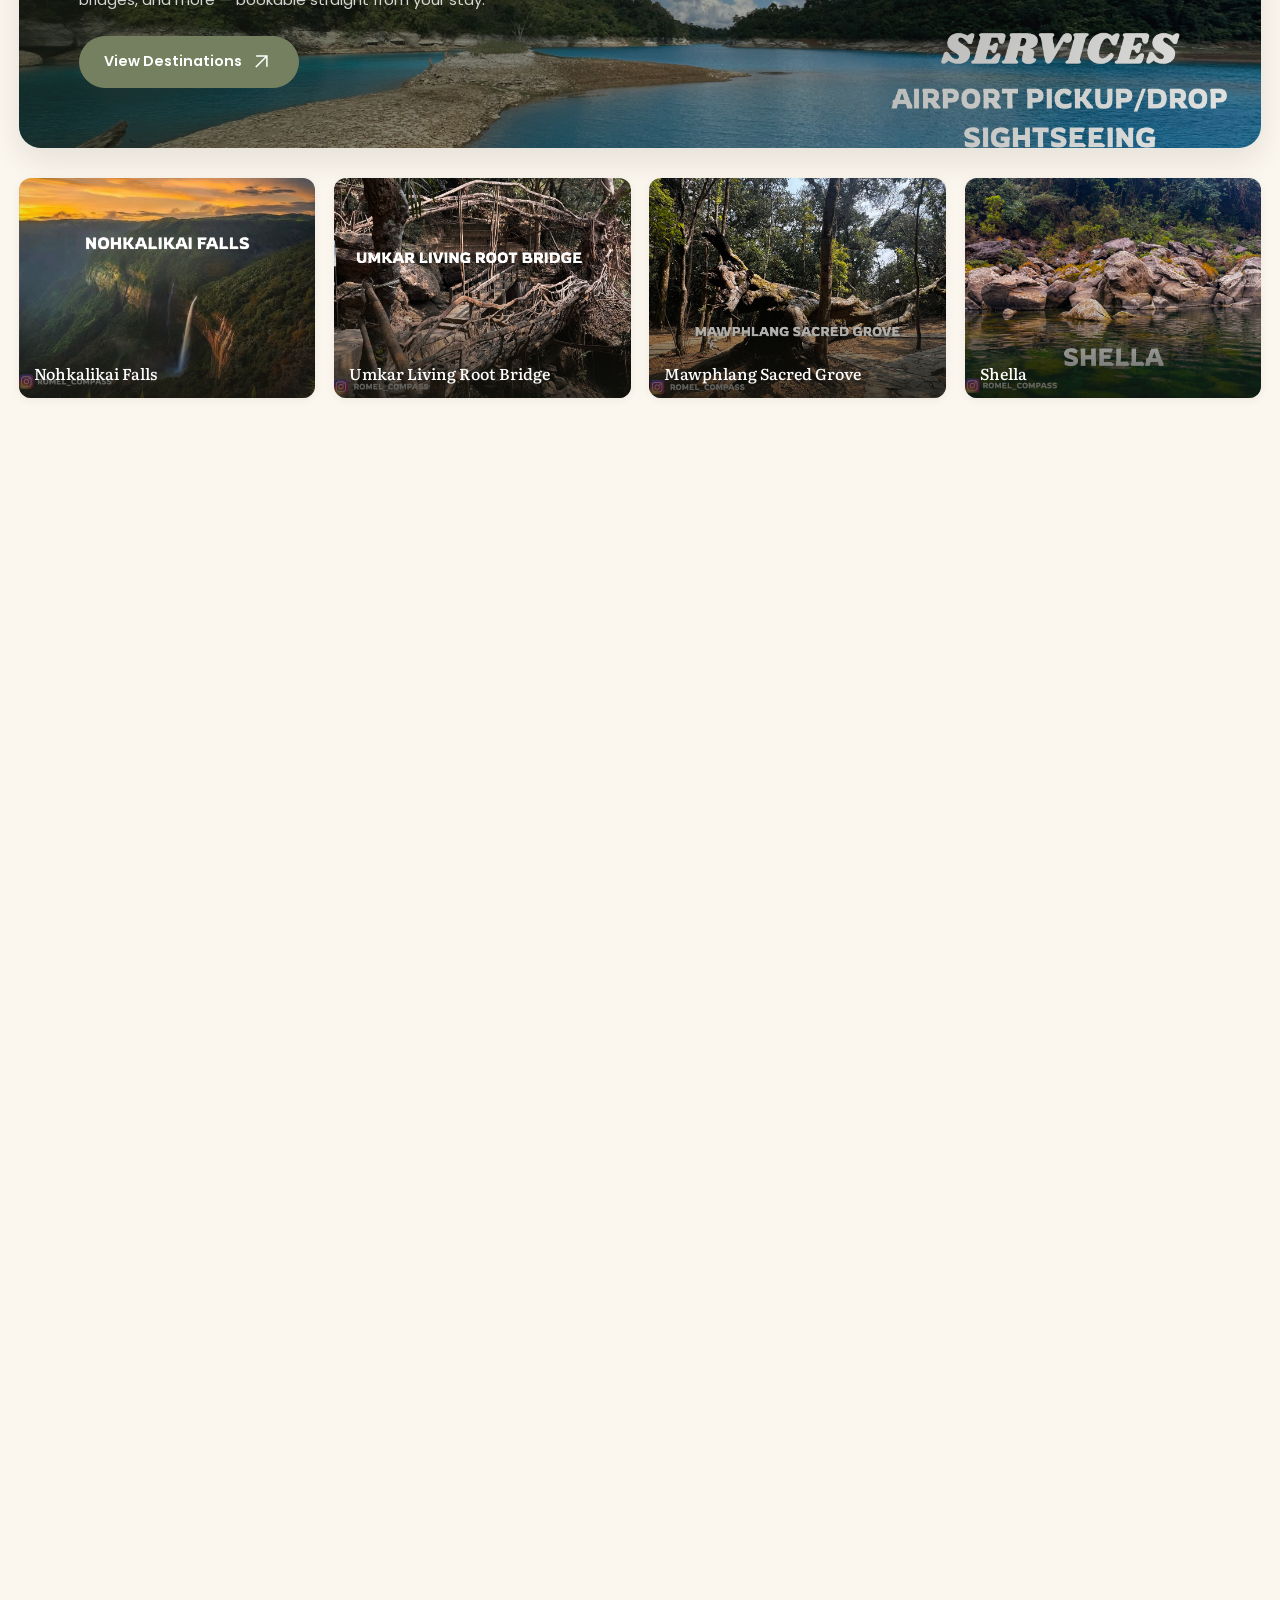
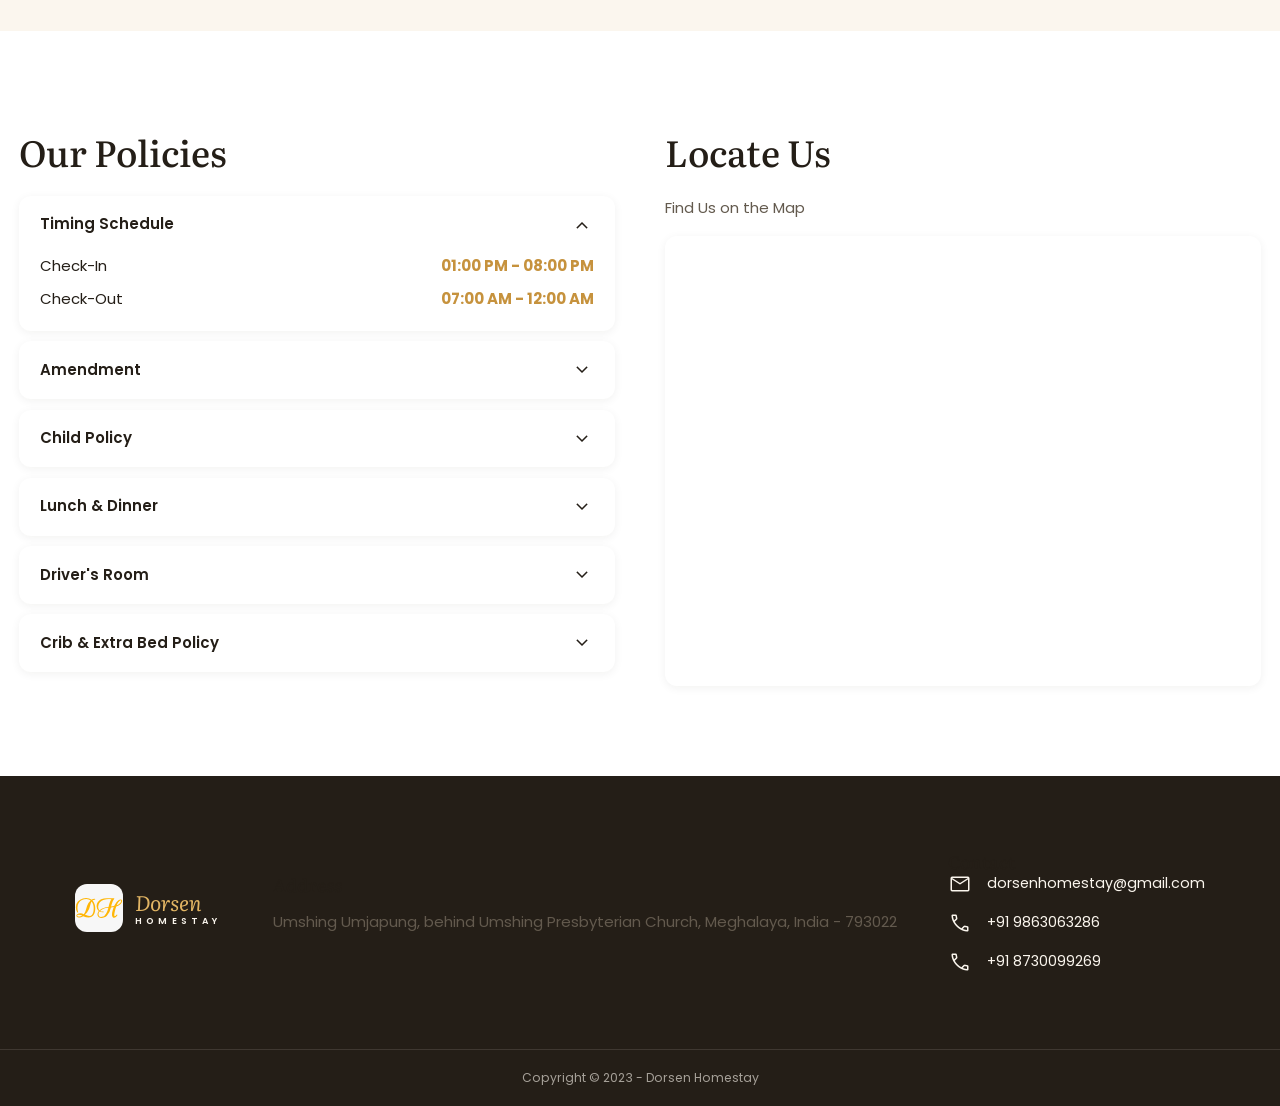
==== commit 1a68866d: "v1" ====
--- a/index.html
+++ b/index.html
@@ -5,60 +5,40 @@
     <meta name="viewport" content="width=device-width, initial-scale=1.0" />
     <meta
       name="description"
-      content="Discover the essence of comfort and culture at Dorsen Homestay. Your home away from home in Shillong, offering warm hospitality, scenic surroundings, and local experiences. Book your stay today and embark on a memorable journey."
+      content="Discover the essence of comfort and culture at Dorsen Homestay. Your home away from home in Shillong, offering warm hospitality, scenic surroundings, and guided tours across Meghalaya. Book your stay today."
     />
     <title>Dorsen Homestay</title>
-    <link
-      rel="icon"
-      sizes="1931x1931"
-      href="res/media/logo/dorsen-homestay-favicon.png"
-      type="image/png"
-    />
-    <link
-      rel="icon"
-      sizes="48x48"
-      href="res/media/logo/dorsen-homestay-favicon-48x48.png"
-      type="image/png"
-    />
-    <link
-      rel="apple-touch-icon"
-      sizes="1931x1931"
-      href="res/media/logo/dorsen-homestay-favicon.png"
-      type="image/png"
-    />
-    <link
-      rel="apple-touch-icon"
-      sizes="48x48"
-      href="res/media/logo/dorsen-homestay-favicon-48x48.png"
-      type="image/png"
-    />
-    <link rel="stylesheet" href="res/css/main.css?v=7.0" />
-    <link
-      rel="stylesheet"
-      href="https://fonts.googleapis.com/css2?family=Material+Symbols+Outlined:opsz,wght,FILL,GRAD@20..48,100..700,0..1,-50..200"
-    />
+    <link rel="icon" sizes="1931x1931" href="res/media/logo/dorsen-homestay-favicon.png" type="image/png" />
+    <link rel="icon" sizes="48x48" href="res/media/logo/dorsen-homestay-favicon-48x48.png" type="image/png" />
+    <link rel="apple-touch-icon" sizes="1931x1931" href="res/media/logo/dorsen-homestay-favicon.png" type="image/png" />
+    <link rel="apple-touch-icon" sizes="48x48" href="res/media/logo/dorsen-homestay-favicon-48x48.png" type="image/png" />
+    <link rel="stylesheet" href="res/css/main.css?v=9.0" />
+    <link rel="stylesheet" href="https://fonts.googleapis.com/css2?family=Material+Symbols+Outlined:opsz,wght,FILL,GRAD@20..48,100..700,0..1,-50..200" />
   </head>
   <body>
     <header class="" id="my-header">
       <div class="header-container">
         <div class="brand">
           <a href="./">
-            <img
-              src="res/media/logo/dorsen-homestay-accent-dark.svg"
-              alt="Dorsen Homestay Logo"
-            />
+            <img class="brand-crest" src="res/media/logo/dorsen-homestay-favicon.svg" alt="" />
+            <span class="brand-word">
+              <span class="brand-word-top">Dorsen</span>
+              <span class="brand-word-bottom">Homestay</span>
+            </span>
           </a>
         </div>
         <div class="navigation">
           <nav>
-            <a href="./" class="active-nav-item"
-              >Home</a
-            >
+            <a href="./" class="active-nav-item">Home</a>
             <a href="rooms/">Rooms</a>
+            <a href="tours/">Tours</a>
             <a href="contact/">Contact</a>
           </nav>
         </div>
         <div class="click-to-action">
+          <a href="tel:+919863063286" class="btn desktop-only">
+            <span class="material-symbols-outlined">call</span> Book Now
+          </a>
           <div class="hamburger-menu">
             <label for="menu-check">
               <input type="checkbox" id="menu-check" />
@@ -73,10 +53,9 @@
         <div class="menu-container">
           <hr />
           <nav class="navigation">
-            <a href="./" class="active-nav-item"
-              >Home</a
-            >
+            <a href="./" class="active-nav-item">Home</a>
             <a href="rooms/">Rooms</a>
+            <a href="tours/">Tours</a>
             <a href="contact/">Contact</a>
             <a href="tel:+919863063286" class="light-button">
               Book Your Stay
@@ -87,717 +66,381 @@
             <h1>Dorsen Homestay</h1>
             <p>
               Experience comfort and local hospitality with our curated homestay
-              accommodations. Your perfect getaway starts here.
+              accommodations, and let our travel partner take you further into Meghalaya.
             </p>
           </div>
           <div>
             <h1>Reach Us At</h1>
             <nav class="contact">
               <a href="mailto:dorsenhomestay@gmail.com"
-                ><span class="material-symbols-outlined">mail</span>
-                dorsenhomestay@gmail.com</a
+                ><span class="material-symbols-outlined">mail</span> dorsenhomestay@gmail.com</a
               >
               <a href="tel:+919863063286"
-                ><span class="material-symbols-outlined">call</span> +91
-                9863063286</a
+                ><span class="material-symbols-outlined">call</span> +91 9863063286</a
               >
               <a href="tel:+918730099269"
-                ><span class="material-symbols-outlined">call</span> +91
-                8730099269</a
+                ><span class="material-symbols-outlined">call</span> +91 8730099269</a
               >
               <a href="https://maps.app.goo.gl/6ywpPAWsqRFxk5k4A"
-                ><span class="material-symbols-outlined">location_on</span> Open
-                in Google Maps</a
+                ><span class="material-symbols-outlined">location_on</span> Open in Google Maps</a
               >
               (4.4 km from Center)
             </nav>
             <p>
-              Umshing Umjapung, behind Umshing Presbyterian Church, Meghalaya,
-              India - 793022
+              Umshing Umjapung, behind Umshing Presbyterian Church, Meghalaya, India - 793022
             </p>
           </div>
           <hr />
         </div>
       </div>
     </header>
-    <section class="hero-split">
-      <div class="hero-panel">
-        <div
-          class="hero-bg"
-          style="
-            background-image: url(&quot;res/media/uploads/common_area_1.jpg&quot;);
-          "
-        ></div>
-        <div class="hero-overlay"></div>
-        <div class="hero-panel-content">
-          <span class="hero-panel-tag">Homestay</span>
-          <h1 class="font-accent">Dorsen Homestay</h1>
-          <p class="font-secondary" style="margin-bottom: 80px">
-            Your dream getaway in the heart of Shillong
-          </p>
-        </div>
-      </div>
-      <div class="hero-divider"></div>
-      <div class="hero-panel">
-        <div
-          class="hero-bg"
-          style="
-            background-image: url(&quot;res/media/tours/Romel%20compass%20-%201.png&quot;);
-          "
-        ></div>
-        <div class="hero-overlay"></div>
-        <div class="hero-panel-content">
-          <span class="hero-panel-tag">Tours & Travel</span>
-          <h1 class="font-accent">Explore Meghalaya</h1>
-          <p class="font-secondary" style="margin-bottom: 80px">
-            Breathtaking landscapes await with Romel Compass
-          </p>
-        </div>
-      </div>
-    </section>
+
+    <section class="hero-editorial">
+      <div class="hero-text">
+        <span class="hero-eyebrow"><span class="rule"></span>Shillong, Meghalaya</span>
+        <h1 class="font-accent">Dorsen Homestay</h1>
+        <p>Your home away from home — and basecamp for exploring Meghalaya's waterfalls, root bridges, and hills.</p>
+        <div class="hero-actions">
+          <a href="rooms/" class="btn">Explore Rooms</a>
+          <a href="tours/" class="hero-link">Discover Tours <span class="material-symbols-outlined">arrow_forward</span></a>
+        </div>
+      </div>
+      <div class="hero-media reveal">
+        <img src="res/media/uploads/dorsen_homestay_101.jpg" alt="Dorsen Homestay, Shillong" />
+        <span class="hero-media-caption"><span class="material-symbols-outlined">photo_camera</span> Our homestay, Umshing</span>
+      </div>
+    </section>
+
+    <section class="choice-showcase container">
+      <div class="section-head">
+        <div class="section-title"><span class="leading-line"></span>Where to begin</div>
+        <h2 class="font-secondary">Two ways to experience Meghalaya</h2>
+      </div>
+      <div class="choice-grid">
+        <a class="choice-panel reveal" href="rooms/" aria-label="Explore rooms at Dorsen Homestay">
+          <div class="choice-panel-bg" style="background-image: url(&quot;res/media/uploads/common_area_1.jpg&quot;);"></div>
+          <div class="choice-panel-overlay"></div>
+          <div class="choice-panel-content">
+            <span class="choice-panel-tag"><span class="material-symbols-outlined" style="font-size: .9rem">hotel</span> Homestay</span>
+            <h3 class="font-secondary">Stay With Us</h3>
+            <p>7 comfortable rooms in the heart of Shillong, from cozy to spacious.</p>
+            <span class="choice-cta">Explore Rooms <span class="material-symbols-outlined">arrow_forward</span></span>
+          </div>
+        </a>
+        <a class="choice-panel tours reveal" href="tours/" style="transition-delay: 100ms" aria-label="Explore tours and travel with Romel Compass">
+          <div class="choice-panel-bg" style="background-image: url(&quot;res/media/tours/Romel%20compass%20-%201.png&quot;);"></div>
+          <div class="choice-panel-overlay"></div>
+          <div class="choice-panel-content">
+            <span class="choice-panel-tag"><span class="material-symbols-outlined" style="font-size: .9rem">map</span> Tours & Travel</span>
+            <h3 class="font-secondary">Explore With Us</h3>
+            <p>Guided sightseeing across Meghalaya with our partner, Romel Compass.</p>
+            <span class="choice-cta">Discover Tours <span class="material-symbols-outlined">arrow_forward</span></span>
+          </div>
+        </a>
+      </div>
+    </section>
+
     <section>
       <div class="container welcome-section">
-        <div class="message">
-          <div class="section-title">
-            <span class="leading-line"></span>Welcome to
-          </div>
+        <div class="message reveal">
+          <div class="section-title"><span class="leading-line"></span>Welcome to</div>
           <h1 class="font-accent">Dorsen Homestay</h1>
           <p>
-            Nestled in the picturesque Shillong, Dorsen Homestay offers a
-            tranquil escape from the hustle and bustle of everyday life.
-            <br />
-            <br />
-            Our homestay boasts a selection of beautifully appointed rooms
-            designed to provide the utmost comfort and relaxation.
-            <br />
-            <br />
-            With a dedicated team committed to ensuring your every need is met,
-            Dorsen Homestay promises a memorable and rejuvenating experience for
-            all our guests.
+            Nestled in the picturesque Shillong, Dorsen Homestay offers a tranquil escape from
+            the hustle and bustle of everyday life.
+            <br /><br />
+            Our homestay boasts a selection of beautifully appointed rooms designed to provide
+            the utmost comfort and relaxation.
+            <br /><br />
+            With a dedicated team committed to ensuring your every need is met, Dorsen Homestay
+            promises a memorable and rejuvenating experience for all our guests.
           </p>
         </div>
-        <div class="display-image"></div>
-      </div>
-    </section>
+        <div class="display-image reveal" style="transition-delay: 120ms"></div>
+      </div>
+    </section>
+
     <section class="bg-white">
       <div class="container explore-rooms">
-        <div class="section-title">
-          <span class="leading-line"></span>Explore
-        </div>
-        <h2 class="font-secondary">Our Rooms</h2>
+        <div class="section-head">
+          <div>
+            <div class="section-title"><span class="leading-line"></span>Explore</div>
+            <h2 class="font-secondary">Our Rooms</h2>
+          </div>
+          <a href="rooms/" class="light-button btn">
+            All Rooms <span class="material-symbols-outlined">chevron_right</span>
+          </a>
+        </div>
         <div class="room-container">
-          <div class="room">
+          <div class="room reveal">
             <a href="rooms/#room-1">
-              <div
-                class="room-image"
-                style="
-                  background: url(&quot;res/media/uploads/room_1_1.jpg&quot;)
-                    no-repeat center center / cover;
-                "
-              ></div>
+              <div class="room-image" style="background: url(&quot;res/media/uploads/room_1_1.jpg&quot;) no-repeat center center / cover;"></div>
               <h3 class="room-title">1. Deluxe Room</h3>
               <ul class="amenities">
-                <li class="item">
-                  <span class="material-symbols-outlined">currency_rupee</span
-                  ><span class="price">4000</span>/ NIGHT
-                </li>
-                <li class="item">
-                  <span class="material-symbols-outlined">bed</span>1 King Size
-                  Bed
-                </li>
-                <li class="item">
-                  <span class="material-symbols-outlined">group</span>2 Person
-                </li>
+                <li class="item"><span class="material-symbols-outlined">currency_rupee</span><span class="price">4000</span>/ NIGHT</li>
+                <li class="item"><span class="material-symbols-outlined">bed</span>1 King Size Bed</li>
+                <li class="item"><span class="material-symbols-outlined">group</span>2 Person</li>
               </ul>
             </a>
           </div>
-          <div class="room">
+          <div class="room reveal" style="transition-delay: 80ms">
             <a href="rooms/#room-2">
-              <div
-                class="room-image"
-                style="
-                  background: url(&quot;res/media/uploads/room_2_1.jpg&quot;)
-                    no-repeat center center / cover;
-                "
-              ></div>
+              <div class="room-image" style="background: url(&quot;res/media/uploads/room_2_1.jpg&quot;) no-repeat center center / cover;"></div>
               <h3 class="room-title">2. Semi Deluxe Room</h3>
               <ul class="amenities">
-                <li class="item">
-                  <span class="material-symbols-outlined">currency_rupee</span
-                  ><span class="price">3000</span>/ NIGHT
-                </li>
-                <li class="item">
-                  <span class="material-symbols-outlined">bed</span>1 Queen Size
-                  Bed
-                </li>
-                <li class="item">
-                  <span class="material-symbols-outlined">group</span>2 Person
-                </li>
+                <li class="item"><span class="material-symbols-outlined">currency_rupee</span><span class="price">3000</span>/ NIGHT</li>
+                <li class="item"><span class="material-symbols-outlined">bed</span>1 Queen Size Bed</li>
+                <li class="item"><span class="material-symbols-outlined">group</span>2 Person</li>
               </ul>
             </a>
           </div>
-          <div class="room">
+          <div class="room reveal" style="transition-delay: 160ms">
             <a href="rooms/#room-3">
-              <div
-                class="room-image"
-                style="
-                  background: url(&quot;res/media/uploads/room_3_1.jpg&quot;)
-                    no-repeat center center / cover;
-                "
-              ></div>
+              <div class="room-image" style="background: url(&quot;res/media/uploads/room_3_1.jpg&quot;) no-repeat center center / cover;"></div>
               <h3 class="room-title">3. Deluxe Room</h3>
               <ul class="amenities">
-                <li class="item">
-                  <span class="material-symbols-outlined">currency_rupee</span
-                  ><span class="price">4000</span>/ NIGHT
-                </li>
-                <li class="item">
-                  <span class="material-symbols-outlined">bed</span>1 King Size
-                  Bed
-                </li>
-                <li class="item">
-                  <span class="material-symbols-outlined">group</span>2 Person
-                </li>
+                <li class="item"><span class="material-symbols-outlined">currency_rupee</span><span class="price">4000</span>/ NIGHT</li>
+                <li class="item"><span class="material-symbols-outlined">bed</span>1 King Size Bed</li>
+                <li class="item"><span class="material-symbols-outlined">group</span>2 Person</li>
               </ul>
             </a>
           </div>
-          <div class="room">
+          <div class="room reveal" style="transition-delay: 240ms">
             <a href="rooms/#room-4">
-              <div
-                class="room-image"
-                style="
-                  background: url(&quot;res/media/uploads/room_4_1.jpg&quot;)
-                    no-repeat center center / cover;
-                "
-              ></div>
+              <div class="room-image" style="background: url(&quot;res/media/uploads/room_4_1.jpg&quot;) no-repeat center center / cover;"></div>
               <h3 class="room-title">4. Deluxe Room</h3>
               <ul class="amenities">
-                <li class="item">
-                  <span class="material-symbols-outlined">currency_rupee</span
-                  ><span class="price">4000</span>/ NIGHT
-                </li>
-                <li class="item">
-                  <span class="material-symbols-outlined">bed</span>1 King Size
-                  Bed
-                </li>
-                <li class="item">
-                  <span class="material-symbols-outlined">group</span>2 Person
-                </li>
+                <li class="item"><span class="material-symbols-outlined">currency_rupee</span><span class="price">4000</span>/ NIGHT</li>
+                <li class="item"><span class="material-symbols-outlined">bed</span>1 King Size Bed</li>
+                <li class="item"><span class="material-symbols-outlined">group</span>2 Person</li>
               </ul>
             </a>
           </div>
         </div>
-        <div class>
-          <a href="rooms/"
-            ><button class="light-button">
-              Explore More Rooms
-              <span class="material-symbols-outlined">chevron_right</span>
-            </button></a
-          >
-        </div>
-      </div>
-    </section>
+      </div>
+    </section>
+
+    <section class="tours-teaser">
+      <div class="container">
+        <div class="teaser-card reveal">
+          <div class="teaser-bg" style="background-image: url(&quot;res/media/tours/Romel%20compass%20-%201.png&quot;);"></div>
+          <div class="teaser-overlay"></div>
+          <div class="teaser-content">
+            <div class="section-title tours-eyebrow"><span class="leading-line"></span>Tours & Travel</div>
+            <h2 class="font-secondary">Explore Meghalaya with Romel Compass</h2>
+            <p>
+              Our trusted travel partner runs guided sightseeing, airport transfers, and full-day
+              trips to Nohkalikai Falls, living root bridges, and more — bookable straight from your stay.
+            </p>
+            <a href="tours/" class="btn">
+              View Destinations <span class="material-symbols-outlined">arrow_outward</span>
+            </a>
+          </div>
+        </div>
+
+        <div class="tour-grid tour-grid-preview">
+          <a class="tour-card reveal" href="tours/">
+            <div class="tour-image" style="background-image: url(&quot;res/media/tours/Romel%20compass%20-%2011.png&quot;);"></div>
+            <div class="tour-card-overlay"><h3 class="tour-title">Nohkalikai Falls</h3></div>
+          </a>
+          <a class="tour-card reveal" href="tours/" style="transition-delay: 60ms">
+            <div class="tour-image" style="background-image: url(&quot;res/media/tours/Romel%20compass%20-%206.png&quot;);"></div>
+            <div class="tour-card-overlay"><h3 class="tour-title">Umkar Living Root Bridge</h3></div>
+          </a>
+          <a class="tour-card reveal" href="tours/" style="transition-delay: 120ms">
+            <div class="tour-image" style="background-image: url(&quot;res/media/tours/Romel%20compass%20-%205.png&quot;);"></div>
+            <div class="tour-card-overlay"><h3 class="tour-title">Mawphlang Sacred Grove</h3></div>
+          </a>
+          <a class="tour-card reveal" href="tours/" style="transition-delay: 180ms">
+            <div class="tour-image" style="background-image: url(&quot;res/media/tours/Romel%20compass%20-%204.png&quot;);"></div>
+            <div class="tour-card-overlay"><h3 class="tour-title">Shella</h3></div>
+          </a>
+        </div>
+      </div>
+    </section>
+
     <section class="services-container container" id="facilities">
-      <div class="services-section">
+      <div class="services-section reveal">
         <div>
-          <div
-            class="service-image"
-            style="
-              background: url(&quot;res/media/uploads/bed-coffee.jpg&quot;)
-                no-repeat center center / cover;
-            "
-          ></div>
+          <div class="service-image" style="background: url(&quot;res/media/uploads/bed-coffee.jpg&quot;) no-repeat center center / cover;"></div>
         </div>
         <div class="service-content">
           <h2 class="font-secondary">Facilities & Services</h2>
           <ul class="services-and-facilities">
-            <li class="item">
-              <span class="material-symbols-outlined color-accent"
-                >airport_shuttle</span
-              >
-              Airport Shuttle
-            </li>
-            <li class="item">
-              <span class="material-symbols-outlined color-accent"
-                >room_service</span
-              >
-              Room Service
-            </li>
-            <li class="item">
-              <span class="material-symbols-outlined color-accent"
-                >local_cafe</span
-              >
-              Bed & Breakfast
-            </li>
-            <li class="item">
-              <span class="material-symbols-outlined color-accent">wifi</span>
-              wifi
-            </li>
-            <li class="item">
-              <span class="material-symbols-outlined color-accent">tv</span>
-              Room TV
-            </li>
-            <li class="item">
-              <span class="material-symbols-outlined color-accent"
-                >balcony</span
-              >
-              Balcony
-            </li>
-            <li class="item">
-              <span class="material-symbols-outlined color-accent"
-                >local_taxi</span
-              >
-              Driver's Room
-            </li>
-            <li class="item">
-              <span class="material-symbols-outlined color-accent"
-                >local_parking</span
-              >
-              Parking Space
-            </li>
+            <li class="item"><span class="material-symbols-outlined color-accent">airport_shuttle</span>Airport Shuttle</li>
+            <li class="item"><span class="material-symbols-outlined color-accent">room_service</span>Room Service</li>
+            <li class="item"><span class="material-symbols-outlined color-accent">local_cafe</span>Bed & Breakfast</li>
+            <li class="item"><span class="material-symbols-outlined color-accent">wifi</span>wifi</li>
+            <li class="item"><span class="material-symbols-outlined color-accent">tv</span>Room TV</li>
+            <li class="item"><span class="material-symbols-outlined color-accent">balcony</span>Balcony</li>
+            <li class="item"><span class="material-symbols-outlined color-accent">local_taxi</span>Driver's Room</li>
+            <li class="item"><span class="material-symbols-outlined color-accent">local_parking</span>Parking Space</li>
           </ul>
         </div>
       </div>
-      <div class="services-section pt-lg-3">
+      <div class="services-section pt-lg-3 reveal">
         <div class="facility-details">
-          <h3 class="topic">
-            <span class="material-symbols-outlined color-accent"
-              >concierge</span
-            >
-            Front Desk Service
-          </h3>
+          <h3 class="topic"><span class="material-symbols-outlined color-accent">concierge</span> Front Desk Service</h3>
           <ul>
-            <li>
-              * Check-in/Check-out Efficiency: Swift and hassle-free check-in
-              and check-out procedures for a seamless guest experience.
-            </li>
-            <li>
-              * 24/7 Availability: Round-the-clock front desk service to address
-              guest needs at any time
-            </li>
-            <li>
-              * Guest Information: Providing guests with information about local
-              attractions, dining options, and activities, as well as answering
-              any questions they may have.
-            </li>
+            <li>Check-in/Check-out efficiency with swift, hassle-free procedures.</li>
+            <li>24/7 availability to address guest needs at any time.</li>
+            <li>Local information on attractions, dining, and activities.</li>
           </ul>
         </div>
         <div class="facility-details">
-          <h3 class="topic">
-            <span class="material-symbols-outlined color-accent"
-              >clean_hands</span
-            >
-            Cleanliness
-          </h3>
+          <h3 class="topic"><span class="material-symbols-outlined color-accent">clean_hands</span> Cleanliness</h3>
           <ul>
-            <li>
-              * Rigorous cleaning protocols with enhanced disinfection of
-              high-touch surfaces.
-            </li>
-            <li>* Freshly laundered linens and towels for every guest.</li>
-            <li>
-              * Housekeeping staff trained to follow strict hygiene and safety
-              guidelines.
-            </li>
-            <li>
-              * Regular sanitation of common areas and frequently touched
-              surfaces.
-            </li>
+            <li>Rigorous cleaning protocols with enhanced disinfection.</li>
+            <li>Freshly laundered linens and towels for every guest.</li>
+            <li>Housekeeping trained to strict hygiene guidelines.</li>
+            <li>Regular sanitation of common, high-touch areas.</li>
           </ul>
         </div>
       </div>
-      <div class="services-section pt-lg-3">
+      <div class="services-section pt-lg-3 reveal">
         <div class="facility-details">
-          <h3 class="topic">
-            <span class="material-symbols-outlined color-accent"
-              >health_and_safety</span
-            >
-            Food and Drink Safety
-          </h3>
+          <h3 class="topic"><span class="material-symbols-outlined color-accent">health_and_safety</span> Food and Drink Safety</h3>
           <ul>
-            <li>* Safe food handling practices in the kitchen.</li>
-            <li>
-              * Contactless dining options, including room service or outdoor
-              dining areas.
-            </li>
-            <li>* Special dietary accommodations available upon request.</li>
-            <li>
-              * Regular inspections and compliance with food safety standards.
-            </li>
+            <li>Safe food handling practices in the kitchen.</li>
+            <li>Contactless dining, including room service.</li>
+            <li>Special dietary accommodations on request.</li>
+            <li>Regular inspections and food-safety compliance.</li>
           </ul>
         </div>
         <div class="facility-details">
-          <h3 class="topic">
-            <span class="material-symbols-outlined color-accent">security</span>
-            Security
-          </h3>
+          <h3 class="topic"><span class="material-symbols-outlined color-accent">security</span> Security</h3>
           <ul>
-            <li>* Secure parking facilities for guests' vehicles.</li>
-            <li>* Lockable rooms or safes for storing valuable belongings.</li>
-            <li>
-              * Well-lit pathways and entrances to ensure guest safety at all
-              times.
-            </li>
-            <li>
-              * Emergency procedures and contact information readily available
-              for guests.
-            </li>
+            <li>Secure parking facilities for guests' vehicles.</li>
+            <li>Lockable rooms and safes for valuables.</li>
+            <li>Well-lit pathways and entrances.</li>
+            <li>Emergency procedures always on hand.</li>
           </ul>
         </div>
       </div>
     </section>
-    <section class="bg-white" id="tours">
-      <div class="container explore-tours">
-        <div class="section-title">
-          <span class="leading-line"></span>Explore
-        </div>
-        <h2 class="font-secondary">Tours & Sightseeing</h2>
-        <p class="tours-tagline">
-          Discover Meghalaya's breathtaking landscapes with our trusted travel
-          partner, <b>Romel Compass Tours & Travels</b>.
-        </p>
-        <div class="tours-partner-card">
-          <div
-            class="tours-partner-image"
-            style="
-              background: url(&quot;res/media/tours/Romel%20compass%20-%201.png&quot;)
-                no-repeat center center / cover;
-            "
-          ></div>
-          <div class="tours-partner-info">
-            <div class="section-title">
-              <span class="leading-line"></span>Our Travel Partner
-            </div>
-            <h3 class="font-secondary">Romel Compass<br />Tours & Travels</h3>
-            <ul class="tour-services">
-              <li class="item">
-                <span class="material-symbols-outlined color-accent"
-                  >flight_land</span
-                >
-                Airport Pickup / Drop
-              </li>
-              <li class="item">
-                <span class="material-symbols-outlined color-accent">map</span>
-                Guided Sightseeing
-              </li>
-              <li class="item">
-                <span class="material-symbols-outlined color-accent"
-                  >hotel</span
-                >
-                Accommodation Arrangements
-              </li>
-            </ul>
-            <div class="tour-contact">
-              <a href="tel:+919233277422"
-                ><span class="material-symbols-outlined">call</span> +91
-                9233277422</a
-              >
-              <a href="tel:+918787747759"
-                ><span class="material-symbols-outlined">call</span> +91
-                8787747759</a
-              >
-            </div>
-          </div>
-        </div>
-        <div class="section-title tours-destinations-title">
-          <span class="leading-line"></span>Destinations
-        </div>
-        <div class="tour-container">
-          <div
-            class="tour-card"
-            data-image="res/media/tours/Romel%20compass%20-%2011.png"
-            data-title="Nohkalikai Falls"
-          >
-            <div
-              class="tour-image"
-              style="
-                background: url(&quot;res/media/tours/Romel%20compass%20-%2011.png&quot;)
-                  no-repeat center center / cover;
-              "
-            ></div>
-            <h3 class="tour-title">Nohkalikai Falls</h3>
-          </div>
-          <div
-            class="tour-card"
-            data-image="res/media/tours/Romel%20compass%20-%203.png"
-            data-title="Khatdum Falls"
-          >
-            <div
-              class="tour-image"
-              style="
-                background: url(&quot;res/media/tours/Romel%20compass%20-%203.png&quot;)
-                  no-repeat center center / cover;
-              "
-            ></div>
-            <h3 class="tour-title">Khatdum Falls</h3>
-          </div>
-          <div
-            class="tour-card"
-            data-image="res/media/tours/Romel%20compass%20-%208.png"
-            data-title="Kupli"
-          >
-            <div
-              class="tour-image"
-              style="
-                background: url(&quot;res/media/tours/Romel%20compass%20-%208.png&quot;)
-                  no-repeat center center / cover;
-              "
-            ></div>
-            <h3 class="tour-title">Kupli</h3>
-          </div>
-          <div
-            class="tour-card"
-            data-image="res/media/tours/Romel%20compass%20-%209.png"
-            data-title="Wari Chora"
-          >
-            <div
-              class="tour-image"
-              style="
-                background: url(&quot;res/media/tours/Romel%20compass%20-%209.png&quot;)
-                  no-repeat center center / cover;
-              "
-            ></div>
-            <h3 class="tour-title">Wari Chora</h3>
-          </div>
-          <div
-            class="tour-card"
-            data-image="res/media/tours/Romel%20compass%20-%206.png"
-            data-title="Umkar Living Root Bridge"
-          >
-            <div
-              class="tour-image"
-              style="
-                background: url(&quot;res/media/tours/Romel%20compass%20-%206.png&quot;)
-                  no-repeat center center / cover;
-              "
-            ></div>
-            <h3 class="tour-title">Umkar Living Root Bridge</h3>
-          </div>
-          <div
-            class="tour-card"
-            data-image="res/media/tours/Romel%20compass%20-%205.png"
-            data-title="Mawphlang Sacred Grove"
-          >
-            <div
-              class="tour-image"
-              style="
-                background: url(&quot;res/media/tours/Romel%20compass%20-%205.png&quot;)
-                  no-repeat center center / cover;
-              "
-            ></div>
-            <h3 class="tour-title">Mawphlang Sacred Grove</h3>
-          </div>
-          <div
-            class="tour-card"
-            data-image="res/media/tours/Romel%20compass%20-%204.png"
-            data-title="Shella"
-          >
-            <div
-              class="tour-image"
-              style="
-                background: url(&quot;res/media/tours/Romel%20compass%20-%204.png&quot;)
-                  no-repeat center center / cover;
-              "
-            ></div>
-            <h3 class="tour-title">Shella</h3>
-          </div>
-          <div
-            class="tour-card"
-            data-image="res/media/tours/Romel%20compass%20-%2010.png"
-            data-title="Shella Limestone"
-          >
-            <div
-              class="tour-image"
-              style="
-                background: url(&quot;res/media/tours/Romel%20compass%20-%2010.png&quot;)
-                  no-repeat center center / cover;
-              "
-            ></div>
-            <h3 class="tour-title">Shella Limestone</h3>
-          </div>
-          <div
-            class="tour-card"
-            data-image="res/media/tours/Romel%20compass%20-%207.png"
-            data-title="Pdein Rangad"
-          >
-            <div
-              class="tour-image"
-              style="
-                background: url(&quot;res/media/tours/Romel%20compass%20-%207.png&quot;)
-                  no-repeat center center / cover;
-              "
-            ></div>
-            <h3 class="tour-title">Pdein Rangad</h3>
-          </div>
-        </div>
-        <div>
-          <a href="tel:+919233277422"
-            ><button class="light-button">
-              Book a Tour
-              <span class="material-symbols-outlined">chevron_right</span>
-            </button></a
-          >
-        </div>
-      </div>
-    </section>
+
     <section class="bg-white" id="policy">
       <div class="policy-section container">
-        <div class="policies">
+        <div class="policies reveal">
           <h2 class="font-secondary">Our Policies</h2>
-          <div class="policy">
-            <h3>Timing Schedule</h3>
-            <div class="content">
-              <span>Check-In</span>
-              <b class="color-accent">01:00 PM - 08:00 PM</b>
-            </div>
-            <div class="content">
-              <span>Check-Out</span>
-              <b class="color-accent">07:00 AM - 12:00 AM</b>
-            </div>
-          </div>
-          <div class="policy">
-            <h3>Amendment</h3>
-            <p>
-              * Smoking and the use of alcoholic beverages are not allowed
-              anywhere on the premises.
-            </p>
-            <p>* The tariff is subject to change as necessary.</p>
-            <p>* Pets are not permitted in the accommodation.</p>
-            <p>
-              * Quiet hours are in effect from 10:00 PM to 7:00 AM to ensure a
-              peaceful environment for all guests.
-            </p>
-            <p>
-              * All guests are expected to adhere to our cleanliness and hygiene
-              standards during their stay.
-            </p>
-            <p>
-              * In the event of any damages to the property, guests will be held
-              responsible for repair or replacement costs.
-            </p>
-            <p>
-              * Visitors or unregistered guests are not allowed in guest rooms
-              without prior approval from the management.
-            </p>
-            <p>
-              * The homestay is not responsible for any loss or theft of
-              personal belongings; secure storage options are available.
-            </p>
-          </div>
-          <div class="policy">
-            <h3>Child Policy</h3>
-            <p>* Children of all age are welcome.</p>
-            <p>* Children 6 and above are considered adults at our property.</p>
-          </div>
-          <div class="policy">
-            <h3>Lunch & Dinner</h3>
-            <p>
-              * Lunch and dinner available on orders in Local & Chinese Cuisine.
-            </p>
-            <p>* Lunch order before 9 am.</p>
-            <p>* Dinner order before 6 pm.</p>
-          </div>
-          <div class="policy">
-            <h3>Driver's Room</h3>
-            <p>
-              * Driver's room available with extra charges 600 / NIGHT, bed &
-              breakfast included.
-            </p>
-          </div>
-          <div class="policy">
-            <h3>Crib & Extra Bed Policy</h3>
-            <p>* No capacity for extra beds or crib.</p>
-          </div>
-        </div>
-        <div class="locate-me">
+          <div class="accordion">
+            <details class="accordion-item" open>
+              <summary>Timing Schedule <span class="material-symbols-outlined chevron">expand_more</span></summary>
+              <div class="accordion-body">
+                <div class="content"><span>Check-In</span><b class="color-accent">01:00 PM - 08:00 PM</b></div>
+                <div class="content"><span>Check-Out</span><b class="color-accent">07:00 AM - 12:00 AM</b></div>
+              </div>
+            </details>
+            <details class="accordion-item">
+              <summary>Amendment <span class="material-symbols-outlined chevron">expand_more</span></summary>
+              <div class="accordion-body">
+                <p>Smoking and alcoholic beverages are not allowed anywhere on the premises.</p>
+                <p>The tariff is subject to change as necessary.</p>
+                <p>Pets are not permitted in the accommodation.</p>
+                <p>Quiet hours are in effect from 10:00 PM to 7:00 AM.</p>
+                <p>Guests are expected to follow our cleanliness and hygiene standards.</p>
+                <p>Guests are responsible for repair or replacement costs for any damages.</p>
+                <p>Unregistered visitors are not allowed in guest rooms without approval.</p>
+                <p>The homestay is not responsible for loss or theft of personal belongings.</p>
+              </div>
+            </details>
+            <details class="accordion-item">
+              <summary>Child Policy <span class="material-symbols-outlined chevron">expand_more</span></summary>
+              <div class="accordion-body">
+                <p>Children of all ages are welcome.</p>
+                <p>Children 6 and above are considered adults at our property.</p>
+              </div>
+            </details>
+            <details class="accordion-item">
+              <summary>Lunch & Dinner <span class="material-symbols-outlined chevron">expand_more</span></summary>
+              <div class="accordion-body">
+                <p>Lunch and dinner available on order — Local & Chinese cuisine.</p>
+                <p>Lunch order before 9 am. Dinner order before 6 pm.</p>
+              </div>
+            </details>
+            <details class="accordion-item">
+              <summary>Driver's Room <span class="material-symbols-outlined chevron">expand_more</span></summary>
+              <div class="accordion-body">
+                <p>Available with extra charges of 600 / night, bed & breakfast included.</p>
+              </div>
+            </details>
+            <details class="accordion-item">
+              <summary>Crib & Extra Bed Policy <span class="material-symbols-outlined chevron">expand_more</span></summary>
+              <div class="accordion-body">
+                <p>No capacity for extra beds or crib.</p>
+              </div>
+            </details>
+          </div>
+        </div>
+        <div class="locate-me reveal" style="transition-delay: 100ms">
           <h2 class="font-secondary">Locate Us</h2>
           <p>Find Us on the Map</p>
           <div class="google-map-sm">
             <iframe
               src="https://www.google.com/maps/embed?pb=!1m17!1m12!1m3!1d4474.041214086668!2d91.902428!3d25.605833!2m3!1f0!2f0!3f0!3m2!1i1024!2i768!4f13.1!3m2!1m1!2zMjXCsDM2JzIxLjAiTiA5McKwNTQnMDguNyJF!5e1!3m2!1sen!2sin!4v1697467953213!5m2!1sen!2sin"
-              width="350"
-              height="300"
-              style="border: 0"
-              allowfullscreen=""
-              loading="lazy"
+              width="350" height="300" style="border: 0" allowfullscreen="" loading="lazy"
               referrerpolicy="no-referrer-when-downgrade"
             ></iframe>
           </div>
           <div class="google-map-lg">
             <iframe
               src="https://www.google.com/maps/embed?pb=!1m17!1m12!1m3!1d4474.041214086668!2d91.902428!3d25.605833!2m3!1f0!2f0!3f0!3m2!1i1024!2i768!4f13.1!3m2!1m1!2zMjXCsDM2JzIxLjAiTiA5McKwNTQnMDguNyJF!5e1!3m2!1sen!2sin!4v1697467953213!5m2!1sen!2sin"
-              width="600"
-              height="450"
-              style="border: 0"
-              allowfullscreen=""
-              loading="lazy"
+              width="600" height="450" style="border: 0" allowfullscreen="" loading="lazy"
               referrerpolicy="no-referrer-when-downgrade"
             ></iframe>
           </div>
         </div>
       </div>
     </section>
+
     <footer>
       <div class="footer-section container">
         <div class="brand">
-          <img
-            src="res/media/logo/dorsen-homestay-light.svg"
-            alt="Dorsen Homestay Logo"
-          />
+          <span class="brand-mark">
+            <img class="brand-crest" src="res/media/logo/dorsen-homestay-favicon.svg" alt="" />
+            <span class="brand-word">
+              <span class="brand-word-top">Dorsen</span>
+              <span class="brand-word-bottom">Homestay</span>
+            </span>
+          </span>
         </div>
         <div class="contact">
           <h3 class="font-secondary">Address</h3>
           <nav>
-            <p>
-              Umshing Umjapung, behind Umshing Presbyterian Church, Meghalaya,
-              India - 793022
-            </p>
+            <p>Umshing Umjapung, behind Umshing Presbyterian Church, Meghalaya, India - 793022</p>
           </nav>
         </div>
         <div class="contact">
           <h3 class="font-secondary">Contact</h3>
           <nav>
-            <a href="mailto:dorsenhomestay@gmail.com"
-              ><span class="material-symbols-outlined">mail</span>
-              dorsenhomestay@gmail.com</a
-            >
-            <a href="tel:+919863063286"
-              ><span class="material-symbols-outlined">call</span> +91
-              9863063286</a
-            >
-            <a href="tel:+918730099269"
-              ><span class="material-symbols-outlined">call</span> +91
-              8730099269</a
-            >
+            <a href="mailto:dorsenhomestay@gmail.com"><span class="material-symbols-outlined">mail</span> dorsenhomestay@gmail.com</a>
+            <a href="tel:+919863063286"><span class="material-symbols-outlined">call</span> +91 9863063286</a>
+            <a href="tel:+918730099269"><span class="material-symbols-outlined">call</span> +91 8730099269</a>
           </nav>
         </div>
       </div>
       <hr />
       <p class="copyright">Copyright © 2023 - Dorsen Homestay</p>
     </footer>
-    <section class="sticky-click-to-action">
-      <a href="tel:+919863063286"
-        ><button>
-          Book a Stay
-          <span class="material-symbols-outlined"> arrow_outward </span>
-        </button></a
-      >
-      <a href="#tours"
-        ><button class="sticky-tours-btn">
-          Explore Tours
-          <span class="material-symbols-outlined"> arrow_outward </span>
-        </button></a
-      >
-    </section>
-    <div id="tour-lightbox" class="tour-lightbox hide-tour-lightbox">
-      <div id="close-tour-lightbox">
-        <span class="material-symbols-outlined">close</span>
-      </div>
-      <div class="tour-lightbox-content">
-        <img id="tour-lightbox-img" src="" alt="" />
-        <p id="tour-lightbox-title" class="font-secondary"></p>
-      </div>
+
+    <div class="quick-contact-fab">
+      <div class="fab-actions" id="fab-actions">
+        <a class="fab-action" href="tel:+919863063286" tabindex="-1">
+          <span class="material-symbols-outlined">call</span> Call Us
+        </a>
+        <a class="fab-action" href="mailto:dorsenhomestay@gmail.com" tabindex="-1">
+          <span class="material-symbols-outlined">mail</span> Email Us
+        </a>
+        <a class="fab-action" href="tours/" tabindex="-1">
+          <span class="material-symbols-outlined">map</span> Explore Tours
+        </a>
+      </div>
+      <button class="fab-toggle" aria-expanded="false" aria-controls="fab-actions" aria-label="Quick contact options">
+        <span class="material-symbols-outlined fab-icon-open">support_agent</span>
+        <span class="material-symbols-outlined fab-icon-close">close</span>
+      </button>
     </div>
-    <script src="res/js/index.js?v=6.0"></script>
+
+    <script src="res/js/index.js?v=9.0"></script>
   </body>
 </html>
--- a/res/css/main.css
+++ b/res/css/main.css
@@ -1,470 +1,608 @@
-@charset "UTF-8";
-@import url('https://fonts.googleapis.com/css2?family=Poppins:ital,wght@0,400;0,600;1,400&display=swap'); /* font-family: 'Poppins', sans-serif; */
-@import url('https://fonts.googleapis.com/css2?family=Literata:ital,opsz,wght@0,7..72,400;0,7..72,600;1,7..72,200;1,7..72,400&display=swap'); /* font-family: 'Literata', serif; */
-@import url('https://fonts.googleapis.com/css2?family=Dancing+Script:wght@400;500;600;700&display=swap'); /* font-family: 'Dancing Script', cursive; */
-
-/*----------------------------------ROOT----------------------------------*/
-:root {
-    --color-primary: #EEC78C;
-    --color-secondary: #FFF8EB;
-    --color-accent: #FFB606;
-    --color-light: #F7F7F7;
-    --color-dark: #2A2A2A;
-    --color-white: #FFFFFF;
-    --color-black: #000000;
-}
-/*----------------------------------ROOT----------------------------------*/
-
-/*----------------------------------RESET STYLE----------------------------------*/
-
-*,
-*::before,
-*::after { box-sizing: border-box; -webkit-tap-highlight-color: transparent; -webkit-touch-callout: none; -webkit-user-select: none; -khtml-user-select: none; -moz-user-select: none; -ms-user-select: none; user-select: none; }
-*:focus { outline: none !important; }
-
-/* SMOOTH SCROLLING */
-@media (prefers-reduced-motion: no-preference) {
-  :root { scroll-behavior: smooth; }
-}
-/* HTML */
-html {
-  -webkit-text-size-adjust: none; /* for iOS Safari */
-  text-size-adjust: none; /* for other mobile browsers */
-  font-size: 15px;
-  -webkit-text-size-adjust: none; /* for iOS Safari */
-  text-size-adjust: none; /* for other mobile browsers */
-}
-
-
-/*----------------------------------RESET STYLE----------------------------------*/
-
-/*----------------------------------UNIVERSAL STYLE----------------------------------*/
-
-/* BODY */
-body { font-family: 'Poppins', sans-serif; font-size: 1rem; font-weight: 400; line-height: 1.5; margin: 0; background-color: var(--color-light); color: var(--color-dark); }
-
-/* Cursor */
-label,
-button,
-select,
-summary,
-[type=radio],
-[type=submit],
-[type=checkbox] { cursor: pointer; }
-
-/* BUTTON */
-button { font-family: 'Poppins', sans-serif; font-size: 1rem; font-weight: 400; text-decoration: none; display: inline-flex; align-items: center; justify-content: center; gap: 5px; background-color: var(--color-primary); color: var(--color-dark); border: none; border-radius: 4px; transition: background-color 400ms, color 400ms; padding: .8rem 1rem; border: 1px solid var(--color-primary); }
-button:hover { background-color: var(--color-dark); color: var(--color-light); border: 1px solid var(--color-dark); transition: background-color 400ms, color 400ms; }
-
-/* ANCHOR */
-a { text-decoration: none; color: var(--color-dark); }
-
-/* UNORDERED LIST */
-ul { list-style-type: none; padding: 0; }
-
-/* HORIZONTAL LINE */
-hr { height: 2px; width: 100%; background-color: var(--color-primary); border: none; border-radius: 4px; padding: 1px; }
-
-/*----------------------------------UNIVERSAL STYLE----------------------------------*/
-
-/*----------------------------------UNIVERSAL CLASS STYLE----------------------------------*/
-
-/* GOOGLE ICONS */
-.material-symbols-outlined {
-  font-variation-settings:
-  'FILL' 0,
-  'wght' 300,
-  'GRAD' 0,
-  'opsz' 24
-}
-
-/* FONT */
-.font-primary { font-family: 'Poppins', sans-serif; } .font-secondary { font-family: 'Literata', serif; } .font-accent { font-family: 'Dancing Script', cursive; }
-.font-w200 { font-weight: 200; } .font-w400 { font-weight: 400; } .font-w600 { font-weight: 600; } .font-w700 { font-weight: 700; }
-
-/* COLOR */
-.color-primary { color: var(--color-primary); } .color-secondary { color: var(--color-secondary); } .color-accent { color: var(--color-accent); } .color-light { color: var(--color-light); } .color-dark { color: var(--color-dark); } .color-white { color: var(--color-white); } .color-black { color: var(--color-black); }
-
-/* BACKGROUND COLOR */
-.bg-primary { background-color: var(--color-primary); } .bg-secondary { background-color: var(--color-secondary); } .bg-accent { background-color: var(--color-accent); } .bg-light { background-color: var(--color-light); } .bg-dark { background-color: var(--color-dark); } .bg-white { background-color: var(--color-white); } .bg-black { background-color: var(--color-black); }
-
-/* CONTAINER */
-.container { width: 100%; max-width: 1600px; margin: 0 auto; }
-
-/* SECTION TITLE */
-.section-title { display: flex; align-items: center; text-transform: uppercase; letter-spacing: .3rem; font-weight: 600; }
-.section-title .leading-line { height: 1px; width: 2rem; margin-right: 10px; background-color: var(--color-dark); }
-
-/* LOGO */
-.logo-lg { height: 3rem; width: auto; }
-
-/* MARGIN */
-.m-3 { margin: 3rem; }
-.mx-3 { margin-left: 3rem; margin-right: 3rem; }
-.my-3 { margin-top: 3rem; margin-bottom: 3rem; }
-
-/* PADDING */
-@media only screen and (min-width: 1000px) {
-    .pt-lg-3 { padding-top: 3rem; }
-    .pt-lg-5 { padding-top: 5rem; }
-}
-
-/* BUTTON */
-.light-button { background: transparent; border: 1px solid var(--color-primary); }
-
-/*----------------------------------UNIVERSAL CLASS STYLE----------------------------------*/
-
-/*----------------------------------HAMBURGER MENU----------------------------------*/
-
-.hamburger-menu label{ display: flex; flex-direction: column; width: 60px; cursor: pointer; }
-.hamburger-menu label span{ background: var(--color-dark); border-radius: 10px; height: 2px; margin: 6px 0; transition: .4s  cubic-bezier(0.68, -0.6, 0.32, 1.6); }
-.hamburger-menu span:nth-of-type(1){ width:50%; }
-.hamburger-menu span:nth-of-type(2){ width:100%; }
-.hamburger-menu span:nth-of-type(3){ width:75%; }
-.hamburger-menu input[type="checkbox"]{ display: none; }
-.hamburger-menu input[type="checkbox"]:checked ~ span:nth-of-type(1){ transform-origin:bottom; transform:rotatez(45deg) translate(4px,-1px) }
-.hamburger-menu input[type="checkbox"]:checked ~ span:nth-of-type(2){ transform-origin:top; transform:rotatez(-45deg) }
-.hamburger-menu input[type="checkbox"]:checked ~ span:nth-of-type(3){ transform-origin:bottom; width:50%; transform: translate(25px,-4px) rotatez(45deg); }
-
-/*----------------------------------HAMBURGER MENU----------------------------------*/
-
-/*----------------------------------HEADER----------------------------------*/
-
-.hide-header { top: -80px; transition: top 400ms; }
-.light-header { background-color: var(--color-light); }
-
-header { position: fixed; top: 0; background-color: #FFFFFF55; width: 100%; height: 80px; transition: top 400ms, background-color 800ms; z-index: 10; }
-header .header-container { display: flex; flex-direction: row; justify-content: space-between; align-items: stretch; height: 100%; width: 100%; padding: .75rem; max-width: 1600px; margin: 0 auto }
-header .brand { display: flex; align-items: center; justify-content: center; padding: .5rem; }
-header .brand a { height: 100%; width: auto; }
-header .brand img { height: 100%; max-height: 50px; width: auto; }
-header .click-to-action { display: flex; flex-direction: row; gap: 10px ; align-items: center; justify-content: end; width: 202.3px; }
-/*header .click-to-action button { padding: .6rem 1rem; text-transform: capitalize; }*/
-header .active-nav-item { border-bottom: 1px solid var(--color-dark); transform: translate(0, 1px);  font-weight: 600; }
-header .active-nav-item:hover { translate: 0 2px; }
-header nav a { translate: 0 0; transition: translate 400ms; }
-header nav a:hover { translate: 0 -4px; transition: translate 400ms; }
-
-header #slide-menu { display: block; position: absolute; right: 0; height: calc(100vh - 80px); transition: right 400ms; background-color: var(--color-light); box-shadow: -30px 18px 28px -14px rgba(0,0,0,0.13); overflow-y: auto; }
-header #slide-menu h1 { font-family: 'Literata', serif; font-weight: 200; margin: .8rem 0; font-size: 1.5rem; }
-header #slide-menu nav { display: flex; flex-direction: column; gap: 1rem; align-items: start; }
-header #slide-menu .menu-container { display: flex; flex-direction: column; align-items: start; justify-content: start; gap: 10px; height: 100%; width: 100%; padding: 1rem 3rem; }
-header #slide-menu .contact a { display: flex; flex-direction: row; align-items: center; gap: 1rem; font-size: 1rem; }
-header #slide-menu .contact span { color: var(--color-primary); }
-
-@media only screen and (max-width: 999px) {
-    header .navigation { display: none; }
-    header .navigation button { padding: .6rem 1rem; }
-    header .click-to-action button { display: none; }
-    header #slide-menu { width: 100%; }
-    header #slide-menu .navigation { text-transform: uppercase; }
-    header .hide-menu { right: -100% !important; transition: right 600ms; box-shadow: none !important; }
-}
-
-@media only screen and (min-width: 1000px) {
-    header .navigation nav { display: flex; flex-direction: row; justify-content: space-around; align-items: center; gap: 0 1.8rem; height: 100%; font-size: 1.2rem; }
-    header #slide-menu .navigation a { display: none; }
-    header #slide-menu { width: 450px; }
-    header .hide-menu { right: -450px !important; transition: right 600ms; box-shadow: none !important; }
-}
-
-/*----------------------------------HEADER----------------------------------*/
-
-
-/*----------------------------------SPLIT HERO----------------------------------*/
-
-.hero-split { display: flex; height: 100vh; position: relative; overflow: hidden; }
-
-.hero-split .hero-panel { flex: 1; position: relative; overflow: hidden; transition: flex 600ms cubic-bezier(0.4, 0, 0.2, 1); }
-.hero-split .hero-panel:hover { flex: 1.45; }
-
-.hero-split .hero-panel .hero-bg { position: absolute; inset: 0; background-size: cover; background-position: center; transition: transform 700ms cubic-bezier(0.4, 0, 0.2, 1); }
-.hero-split .hero-panel:hover .hero-bg { transform: scale(1.05); }
-
-.hero-split .hero-panel .hero-overlay { position: absolute; inset: 0; background: linear-gradient(to top, rgba(0,0,0,0.78) 0%, rgba(0,0,0,0.25) 55%, rgba(0,0,0,0.15) 100%); }
-
-.hero-split .hero-panel .hero-panel-content { position: absolute; bottom: 0; left: 0; right: 0; padding: 3rem; color: var(--color-white); transform: translateY(8px); transition: transform 500ms cubic-bezier(0.4, 0, 0.2, 1); }
-.hero-split .hero-panel:hover .hero-panel-content { transform: translateY(0); }
-
-.hero-split .hero-panel-tag { display: inline-block; text-transform: uppercase; letter-spacing: .25rem; font-size: .7rem; font-weight: 600; color: var(--color-primary); border: 1px solid var(--color-primary); padding: .3rem .9rem; border-radius: 2px; margin-bottom: 1rem; }
-.hero-split .hero-panel h1 { color: var(--color-white); margin: .4rem 0 .8rem; }
-.hero-split .hero-panel p { color: rgba(255,255,255,0.8); margin: 0 0 2rem; }
-.hero-split .hero-panel .hero-cta { padding: .75rem 1.5rem; }
-.hero-split .hero-panel .hero-cta-light { background: transparent; border-color: rgba(255,255,255,0.6); color: var(--color-white); }
-.hero-split .hero-panel .hero-cta-light:hover { background: var(--color-white); color: var(--color-dark); border-color: var(--color-white); }
-
-.hero-divider { position: absolute; top: 0; bottom: 0; left: 50%; width: 1px; transform: translateX(-50%); z-index: 2; pointer-events: none; background: linear-gradient(to bottom, transparent 0%, var(--color-primary) 25%, var(--color-primary) 75%, transparent 100%); opacity: 0.55; transition: left 600ms cubic-bezier(0.4, 0, 0.2, 1); }
-
-@media only screen and (max-width: 999px) {
-    .hero-split { flex-direction: column; }
-    .hero-split .hero-panel:hover { flex: 1.3; }
-    .hero-split .hero-panel .hero-panel-content { transform: translateY(0); padding: 1.5rem; }
-    .hero-split .hero-panel h1 { font-size: 2rem; margin-bottom: .5rem; }
-    .hero-split .hero-panel p { font-size: .9rem; margin-bottom: 1.2rem; }
-    .hero-divider { top: 50%; bottom: auto; left: 0; right: 0; width: 100%; height: 1px; transform: translateY(-50%); background: linear-gradient(to right, transparent 0%, var(--color-primary) 25%, var(--color-primary) 75%, transparent 100%); }
-}
-
-@media only screen and (min-width: 1000px) {
-    .hero-split .hero-panel h1 { font-size: 3rem; }
-    .hero-split .hero-panel p { font-size: 1.1rem; }
-}
-
-/*----------------------------------SPLIT HERO----------------------------------*/
-
-/*----------------------------------WELCOME SECTION----------------------------------*/
-
-.welcome-section { display: flex; }
-.welcome-section .message { background-color: var(--color-white); border-radius: 4px; z-index: 5; }
-.welcome-section .message p { margin-bottom: 0; }
-.welcome-section .display-image { background: transparent url("../media/uploads/front_entrance_1_1.jpg") no-repeat center center / cover; z-index: 4; }
-
-@media only screen and (max-width: 999px) {
-    .welcome-section { flex-direction: column; padding: 5rem 1rem; align-items: center; justify-content: center; }
-    .welcome-section .message { width: 85vw; padding: 1.5rem; }
-    .welcome-section .message h1 { font-size: 2.5rem; margin: 1rem 0; color: var(--color-accent); }
-    .welcome-section .display-image { margin-top: .8rem; height: 250px; width: 100%; }
-}
-
-@media only screen and (min-width: 1000px) {
-    .welcome-section { flex-direction: row; padding: 5rem; align-items: center; justify-content: center; }
-    .welcome-section .message { max-width: 600px; padding: 3rem; }
-    .welcome-section .message h1 { font-size: 3rem; margin: 1rem 0; color: var(--color-accent); }
-    .welcome-section .display-image { margin-left: -50px; height: 600px; width: 800px; }
-}
-
-/*----------------------------------WELCOME SECTION----------------------------------*/
-
-/*----------------------------------EXPLORE ROOM----------------------------------*/
-
-.explore-rooms { display: block; padding: 5rem .75rem; }
-.explore-rooms h2 { margin: 1rem 0; font-weight: 400; }
-.explore-rooms .room-container { display: flex; flex-direction: row; align-items: start; flex-wrap: nowrap; overflow-x: auto; justify-content: start; gap: 1.5rem; padding: 1rem 0; margin-bottom: 1.5rem; }
-.explore-rooms .room-container .room { min-height: 350px; height: 100%; width: 100%; transition: filter 200ms, transform 200ms; }
-.explore-rooms .room-container .room .room-image { width: 100%; height: 300px; border-radius: 4px; }
-.explore-rooms .room-container .room:hover, .explore-rooms .room-container .room:focus { filter: brightness(65%); transform: scale(0.9); transition: filter 200ms, transform 200ms; }
-.explore-rooms .room-container .room .room-title { font-family: 'Literata', serif; font-size: 1.5rem; font-weight: 400; }
-.explore-rooms .room-container .room .amenities .item { display: flex; flex-direction: row; align-items: center; gap: .8rem; margin-bottom: .5rem;  }
-.explore-rooms .room-container .room .amenities .item .price { font-family: 'Dancing Script', cursive; font-size: 1.5rem; font-weight: 700; color: var(--color-accent);  }
-
-@media only screen and (max-width: 999px) {
-    .explore-rooms h2 { font-size: 2rem; }
-    .explore-rooms .room-container .room .room-image { width: 70vw; max-width: 350px; height: 250px; }
-}
-
-@media only screen and (min-width: 1000px) {
-    .explore-rooms h2 { font-size: 2.5rem; }
-    .explore-rooms .room-container .room .room-image { min-width: 300px; }
-}
-
-/*----------------------------------EXPLORE ROOM----------------------------------*/
-
-/*----------------------------------SERVICES SECTION----------------------------------*/
-
-.services-section { display: flex; gap: 5rem; align-items: stretch; justify-content: space-between; }
-.services-section h2 { margin: 1rem 0; font-weight: 400; }
-.services-section .service-content h2 { text-align: center; }
-.services-section .service-content .services-and-facilities { display: flex; flex-direction: row; justify-content: space-around; flex-wrap: wrap; gap: 2.5rem; margin-top: 3rem; }
-.services-section .service-content .services-and-facilities .item { display: flex; flex-direction: column; align-items: center; gap: 1.5rem; background-color: var(--color-white); padding: 1rem; border-radius: 20px; text-transform: capitalize; }
-.services-section .service-content .services-and-facilities .item span { font-size: 3rem; }
-.services-section .facility-details .topic { display: flex; flex-direction: row; gap: .8rem; }
-
-@media only screen and (max-width: 999px) {
-    .services-container { padding: 5rem 1rem; }
-    .services-section { flex-direction: column; align-items: center; justify-content: center; gap: .8rem;  }
-    .services-section h2 { font-size: 2rem; }
-    .services-section .facility-details { padding: 0 1rem; }
-    .services-section .service-image { height: 300px; width: 300px; border-radius: 50%; }
-    .services-section .service-content .services-and-facilities .item { width: 145px; }
-}
-
-@media only screen and (min-width: 1000px) {
-    .services-container { padding: 5rem; }
-    .services-section { flex-direction: row; }
-    .services-section h2 { font-size: 2.5rem; }
-    .services-section .facility-details { width: 50%; }
-    .services-section .service-image { height: 408px; width: 408px; border-radius: 50%; }
-    .services-section .service-content .services-and-facilities .item { justify-content: center; width: 180px; }
-}
-
-/*----------------------------------SERVICES SECTION----------------------------------*/
-
-/*----------------------------------PAGE TITLE SECTION----------------------------------*/
-
-.page-title-section { display: flex; flex-direction: column; align-items: center; justify-content: center; height: 350px; }
-.page-title-section .title { font-size: 3rem; margin: 1rem 0; color: var(--color-accent); }
-.page-title-section .subtitle { font-size: 1rem; letter-spacing: .3rem; margin: .5rem 0; text-transform: uppercase; }
-
-@media only screen and (max-width: 999px) {
-    .page-title-section { padding: 5rem 1rem; }
-}
-
-@media only screen and (min-width: 1000px) {
-    .page-title-section { padding: 5rem; }
-}
-
-/*----------------------------------PAGE TITLE SECTION----------------------------------*/
-
-/*----------------------------------STICKY BUTTON----------------------------------*/
-
-.sticky-click-to-action { display: flex; position: fixed; bottom: 0; z-index: 8; width: 100vw; bottom: .5rem; padding: .15rem; gap: .35rem; pointer-events: none; }
-.sticky-click-to-action a, .sticky-click-to-action button { pointer-events: all; }
-.sticky-click-to-action button { border-radius: 50px; text-transform: uppercase; box-shadow: rgba(0, 0, 0, 0.1) 0px 4px 12px; padding: .45rem 1rem; font-weight: 600; font-size: .8rem; }
-.sticky-click-to-action button:hover { box-shadow: rgba(0, 0, 0, 0.1) 0px 4px 12px; }
-.sticky-click-to-action .sticky-tours-btn { background: var(--color-dark); border: 1px solid var(--color-dark); color: var(--color-light); }
-.sticky-click-to-action .sticky-tours-btn:hover { background-color: var(--color-primary); color: var(--color-dark); border-color: var(--color-primary); }
-
-@media only screen and (max-width: 999px) {
-    .sticky-click-to-action { justify-content: center; }
-}
-
-@media only screen and (min-width: 1000px) {
-    .sticky-click-to-action { justify-content: flex-end; }
-    .sticky-click-to-action button { border-radius: 50px 0 0 50px; }
-    .sticky-click-to-action a:first-child button { border-radius: 50px; }
-}
-
-/*----------------------------------STICKY BUTTON----------------------------------*/
-
-/*----------------------------------PAGE TITLE----------------------------------*/
-
-.page-title-section { display: flex; flex-direction: column; gap: 1rem; align-items: center; justify-content: center; height: 450px; width: 100%; text-align: center; }
-.page-title-section .icon { font-size: 5rem; color: var(--color-accent); }
-
-@media only screen and (max-width: 999px) {
-    .page-title-section { height: 350px; }
-    .page-title-section h2 { font-size: 2rem; }
-}
-
-@media only screen and (min-width: 1000px) {
-    .page-title-section h2 { font-size: 2.5rem; }
-}
-
-/*----------------------------------PAGE TITLE----------------------------------*/
-
-/*----------------------------------POLICY SECTION----------------------------------*/
-
-.policy-section { display: flex; justify-content: space-between; gap: .8rem; }
-.policy-section h2 { margin: 1rem 0; font-weight: 400; }
-.policy-section h3 { display: flex; align-items: center; justify-content: start; gap: .8rem; }
-.policy-section .policies .policy .content { display: flex; align-items: center; justify-content: space-between; width: 240px; }
-
-@media only screen and (max-width: 999px) {
-    .policy-section { flex-direction: column; align-items: center; padding: 5rem 1rem; }
-    .policy-section h2 { font-size: 2rem; }
-    .google-map-lg { display: none; }
-}
-
-@media only screen and (min-width: 1000px) {
-    .policy-section { flex-direction: row; padding: 5rem; }
-    .policy-section .policies { width: 45%; }
-    .policy-section .locate-me { width: 45%; }
-    .policy-section h2 { font-size: 2.5rem; }
-    .google-map-sm { display: none; }
-}
-
-/*----------------------------------POLICY SECTION----------------------------------*/
-
-/*----------------------------------OUR ROOMS----------------------------------*/
-        
-.room-container { display: flex; flex-direction: column; align-items: start; justify-content: space-between; gap: 1rem }
-.room-container img { border-radius: 4px; }
-.room-container .images { display: flex; flex-direction: row; gap: .8rem; align-items: center; justify-content: center; width: 100%; }
-.room-container .images img { cursor: pointer; transition: filter 400ms; }
-.room-container .images img:focus, .room-container .images img:hover { filter: brightness(60%); transition: filter 400ms; }
-.room-container .room-description .room-title { font-family: 'Literata', serif; font-size: 1.5rem; font-weight: 400; }
-.room-container .room-description .amenities .item { display: flex; flex-direction: row; align-items: center; gap: .8rem; margin-bottom: .5rem;  }
-.room-container .room-description .amenities .item .price { font-family: 'Dancing Script', cursive; font-size: 1.5rem; font-weight: 700; color: var(--color-accent); }
-
-@media only screen and (max-width: 999px) {
-    .room-container { flex-direction: column; padding: 5rem 1rem; }
-    .room-container .room-gallery { width: 100%; }
-    .room-container .room-description { width: 100%; }
-    .room-container .room-description .room-title { font-size: 2rem; }
-}
-
-@media only screen and (min-width: 1000px) {
-    .room-container { flex-direction: row; padding: 5rem; }
-    .room-container-row-reverse { flex-direction: row-reverse; }
-    .room-container .room-gallery { width: 45%; }
-    .room-container .room-description { width: 45%; }
-    .room-container .room-description .room-title { font-size: 2.5rem; }
-}
-
-/*----------------------------------OUR ROOMS----------------------------------*/
-
-/*----------------------------------EXPLORE TOURS----------------------------------*/
-
-.explore-tours { display: block; padding: 5rem .75rem; }
-.explore-tours h2 { margin: 1rem 0; font-weight: 400; }
-.explore-tours .tours-tagline { margin: 0 0 2.5rem 0; max-width: 650px; }
-.explore-tours .tours-destinations-title { margin: 2rem 0 0; }
-
-.tours-partner-card { display: flex; align-items: stretch; background-color: var(--color-secondary); border-radius: 4px; overflow: hidden; margin-bottom: 1rem; }
-.tours-partner-card .tours-partner-image { flex-shrink: 0; }
-.tours-partner-card .tours-partner-info { display: flex; flex-direction: column; gap: 1.2rem; justify-content: center; }
-.tours-partner-card .tours-partner-info h3 { font-weight: 400; margin: .5rem 0; }
-.tours-partner-card .tour-services { display: flex; flex-direction: column; gap: .6rem; }
-.tours-partner-card .tour-services .item { display: flex; align-items: center; gap: .8rem; }
-.tours-partner-card .tour-contact { display: flex; flex-direction: column; gap: .5rem; }
-.tours-partner-card .tour-contact a { display: flex; align-items: center; gap: .8rem; color: var(--color-dark); transition: color 400ms; }
-.tours-partner-card .tour-contact a:hover { color: var(--color-accent); transition: color 400ms; }
-
-.tour-container { display: flex; flex-direction: row; align-items: start; flex-wrap: nowrap; overflow-x: auto; justify-content: start; gap: 1.5rem; padding: 1rem 0; margin-bottom: 1.5rem; scrollbar-width: none; -ms-overflow-style: none; scroll-behavior: auto; }
-.tour-container::-webkit-scrollbar { display: none; }
-.tour-container .tour-card { cursor: pointer; flex-shrink: 0; transition: filter 200ms, transform 200ms; }
-.tour-container .tour-card .tour-image { border-radius: 4px; }
-.tour-container .tour-card:hover, .tour-container .tour-card:focus { filter: brightness(65%); transform: scale(0.9); transition: filter 200ms, transform 200ms; }
-.tour-container .tour-card .tour-title { font-family: 'Literata', serif; font-size: 1.2rem; font-weight: 400; margin: .5rem 0; }
-
-.tour-lightbox { position: fixed; top: 0; left: 0; width: 100vw; height: 100vh; background-color: rgba(0,0,0,0.88); z-index: 20; display: flex; flex-direction: column; align-items: center; justify-content: center; opacity: 1; transition: opacity 300ms; }
-.hide-tour-lightbox { opacity: 0; pointer-events: none; transition: opacity 300ms; }
-#close-tour-lightbox { position: absolute; top: 10px; right: 10px; cursor: pointer; color: var(--color-light); padding: .5rem; }
-#close-tour-lightbox span { font-size: 3rem; }
-#close-tour-lightbox:hover span { color: var(--color-accent); }
-.tour-lightbox-content { display: flex; flex-direction: column; align-items: center; gap: 1rem; max-width: 90vw; max-height: 90vh; }
-.tour-lightbox-content img { max-width: 100%; max-height: 75vh; border-radius: 4px; object-fit: contain; box-shadow: 0 8px 32px rgba(0,0,0,0.5); }
-#tour-lightbox-title { color: var(--color-white); font-size: 1.5rem; font-weight: 400; margin: 0; }
-
-@media only screen and (max-width: 999px) {
-    .explore-tours h2 { font-size: 2rem; }
-    .tours-partner-card { flex-direction: column; }
-    .tours-partner-card .tours-partner-image { height: 220px; width: 100%; }
-    .tours-partner-card .tours-partner-info { padding: 1.5rem; }
-    .tours-partner-card .tours-partner-info h3 { font-size: 1.8rem; }
-    .tour-container .tour-card .tour-image { width: 70vw; max-width: 300px; height: 220px; }
-}
-
-@media only screen and (min-width: 1000px) {
-    .explore-tours h2 { font-size: 2.5rem; }
-    .tours-partner-card { gap: 0; }
-    .tours-partner-card .tours-partner-image { height: 380px; width: 520px; }
-    .tours-partner-card .tours-partner-info { padding: 3rem; }
-    .tours-partner-card .tours-partner-info h3 { font-size: 2.2rem; }
-    .tour-container .tour-card .tour-image { width: 280px; height: 250px; }
-}
-
-/*----------------------------------EXPLORE TOURS----------------------------------*/
-
-/*----------------------------------FOOTER----------------------------------*/
-
-footer { background-color: var(--color-dark); color: var(--color-light); }
-footer .copyright { margin: 0; padding: 1rem; text-align: center; width: 100%; }
-.footer-section .brand img { height: 50px; width: auto; }
-.footer-section { display: flex; gap: 2rem; }
-.footer-section .contact nav { display: flex; flex-direction: column; gap: 1rem; }
-.footer-section .contact a { color: var(--color-light); display: flex; flex-direction: row; align-items: center; gap: 1rem; font-size: 1rem; transition: color 400ms; }
-.footer-section .contact a:hover { color: var(--color-accent); transition: color 400ms;  }
-
-@media only screen and (max-width: 999px) {
-    footer { padding-bottom: 60px; }
-    .footer-section { flex-direction: column; padding: 5rem 1rem; align-items: center; justify-content: center; }
-    .footer-section .contact { width: 100%; }
-    .footer-section .brand { width: 100%; max-width: 400px; text-align: center; }
-}
-
-@media only screen and (min-width: 1000px) {
-    .footer-section { flex-direction: row; padding: 5rem; align-items: center; justify-content: space-between; }
-}
-
-/*----------------------------------FOOTER----------------------------------*/
-
+@charset "UTF-8";
+@import url('https://fonts.googleapis.com/css2?family=Poppins:ital,wght@0,400;0,500;0,600;0,700;1,400&display=swap'); /* font-family: 'Poppins', sans-serif; */
+@import url('https://fonts.googleapis.com/css2?family=Literata:ital,opsz,wght@0,7..72,400;0,7..72,500;0,7..72,600;1,7..72,400&display=swap'); /* font-family: 'Literata', serif; */
+
+/*----------------------------------ROOT----------------------------------*/
+:root {
+    /* Brand — refined warm amber */
+    --color-ink: #241E17;
+    --color-ink-soft: #635A4E;
+    --color-paper: #FBF6EE;
+    --color-white: #FFFFFF;
+    --color-black: #000000;
+
+    --color-amber-50: #FBF1DD;
+    --color-amber-100: #F1DBAA;
+    --color-amber-300: #E2B564;
+    --color-amber-500: #C6923D;
+    --color-amber-700: #93691F;
+
+    /* Sub-brand tint for Tours & Travel */
+    --color-sage-50: #EFF1E9;
+    --color-sage-300: #A9B596;
+    --color-sage-500: #74805F;
+    --color-sage-700: #4F5A3E;
+
+    /* Legacy aliases kept for compatibility */
+    --color-primary: var(--color-amber-300);
+    --color-secondary: var(--color-amber-50);
+    --color-accent: var(--color-amber-500);
+    --color-light: var(--color-paper);
+    --color-dark: var(--color-ink);
+
+    --shadow-sm: 0 2px 10px rgba(36, 30, 23, 0.06);
+    --shadow-md: 0 12px 32px rgba(36, 30, 23, 0.10);
+    --shadow-lg: 0 24px 60px rgba(36, 30, 23, 0.16);
+
+    --radius-sm: 6px;
+    --radius-md: 12px;
+    --radius-lg: 22px;
+
+    --ease: cubic-bezier(0.4, 0, 0.2, 1);
+}
+/*----------------------------------ROOT----------------------------------*/
+
+/*----------------------------------RESET STYLE----------------------------------*/
+
+*,
+*::before,
+*::after { box-sizing: border-box; -webkit-tap-highlight-color: transparent; -webkit-touch-callout: none; -webkit-user-select: none; -khtml-user-select: none; -moz-user-select: none; -ms-user-select: none; user-select: none; }
+*:focus-visible { outline: 2px solid var(--color-amber-500); outline-offset: 3px; }
+
+/* SMOOTH SCROLLING */
+@media (prefers-reduced-motion: no-preference) {
+  :root { scroll-behavior: smooth; }
+}
+@media (prefers-reduced-motion: reduce) {
+  *, *::before, *::after { animation-duration: 0.001ms !important; animation-iteration-count: 1 !important; transition-duration: 0.001ms !important; scroll-behavior: auto !important; }
+}
+
+html {
+  -webkit-text-size-adjust: none;
+  text-size-adjust: none;
+  font-size: 15px;
+}
+
+/*----------------------------------RESET STYLE----------------------------------*/
+
+/*----------------------------------UNIVERSAL STYLE----------------------------------*/
+
+body { font-family: 'Poppins', sans-serif; font-size: 1rem; font-weight: 400; line-height: 1.65; margin: 0; background-color: var(--color-paper); color: var(--color-ink); -webkit-font-smoothing: antialiased; }
+
+h1, h2, h3, h4 { font-family: 'Literata', serif; font-weight: 500; line-height: 1.2; margin: 0; color: var(--color-ink); }
+p { color: var(--color-ink-soft); }
+
+label,
+button,
+select,
+summary,
+[type=radio],
+[type=submit],
+[type=checkbox] { cursor: pointer; }
+
+/* BUTTON */
+button, .btn { font-family: 'Poppins', sans-serif; font-size: .95rem; font-weight: 600; text-decoration: none; display: inline-flex; align-items: center; justify-content: center; gap: 8px; background-color: var(--color-ink); color: var(--color-white); border: 1px solid var(--color-ink); border-radius: 999px; transition: background-color 300ms var(--ease), color 300ms var(--ease), border-color 300ms var(--ease), transform 200ms var(--ease); padding: .85rem 1.6rem; }
+button:hover, .btn:hover { background-color: var(--color-amber-500); color: var(--color-ink); border-color: var(--color-amber-500); transform: translateY(-2px); }
+button:active, .btn:active { transform: translateY(0); }
+
+a { text-decoration: none; color: var(--color-ink); }
+
+ul { list-style-type: none; padding: 0; margin: 0; }
+
+hr { height: 1px; width: 100%; background-color: var(--color-amber-100); border: none; padding: 0; margin: 0; }
+
+::selection { background: var(--color-amber-300); color: var(--color-ink); }
+
+/*----------------------------------UNIVERSAL STYLE----------------------------------*/
+
+/*----------------------------------UNIVERSAL CLASS STYLE----------------------------------*/
+
+.material-symbols-outlined {
+  font-variation-settings:
+  'FILL' 0,
+  'wght' 300,
+  'GRAD' 0,
+  'opsz' 24
+}
+
+.font-primary { font-family: 'Poppins', sans-serif; } .font-secondary { font-family: 'Literata', serif; } .font-accent { font-family: 'Literata', serif; font-style: italic; }
+.font-w200 { font-weight: 200; } .font-w400 { font-weight: 400; } .font-w600 { font-weight: 600; } .font-w700 { font-weight: 700; }
+
+.color-primary { color: var(--color-amber-300); } .color-secondary { color: var(--color-amber-50); } .color-accent { color: var(--color-amber-500); } .color-light { color: var(--color-paper); } .color-dark { color: var(--color-ink); } .color-white { color: var(--color-white); } .color-black { color: var(--color-black); }
+.color-tours { color: var(--color-sage-500); }
+
+.bg-primary { background-color: var(--color-amber-300); } .bg-secondary { background-color: var(--color-amber-50); } .bg-accent { background-color: var(--color-amber-500); } .bg-light { background-color: var(--color-paper); } .bg-dark { background-color: var(--color-ink); } .bg-white { background-color: var(--color-white); } .bg-black { background-color: var(--color-black); }
+.bg-tours { background-color: var(--color-sage-50); }
+
+.container { width: 100%; max-width: 1440px; margin: 0 auto; }
+
+.section-title { display: flex; align-items: center; text-transform: uppercase; letter-spacing: .28rem; font-weight: 600; font-size: .78rem; color: var(--color-amber-700); }
+.section-title .leading-line { height: 1px; width: 2rem; margin-right: 10px; background-color: var(--color-amber-500); }
+.section-title.tours-eyebrow { color: var(--color-sage-700); }
+.section-title.tours-eyebrow .leading-line { background-color: var(--color-sage-500); }
+
+.logo-lg { height: 3rem; width: auto; }
+
+.m-3 { margin: 3rem; }
+.mx-3 { margin-left: 3rem; margin-right: 3rem; }
+.my-3 { margin-top: 3rem; margin-bottom: 3rem; }
+
+@media only screen and (min-width: 1000px) {
+    .pt-lg-3 { padding-top: 3rem; }
+    .pt-lg-5 { padding-top: 5rem; }
+}
+
+.light-button, a.light-button { background: transparent; border: 1px solid var(--color-ink); color: var(--color-ink); }
+.light-button:hover, a.light-button:hover { background: var(--color-ink); color: var(--color-white); }
+
+/* SCROLL REVEAL */
+.reveal { opacity: 0; transform: translateY(24px); transition: opacity 700ms var(--ease), transform 700ms var(--ease); }
+.reveal.is-visible { opacity: 1; transform: translateY(0); }
+.reveal-stagger > * { transition-delay: calc(var(--reveal-index, 0) * 80ms); }
+
+/*----------------------------------UNIVERSAL CLASS STYLE----------------------------------*/
+
+/*----------------------------------HAMBURGER MENU----------------------------------*/
+
+.hamburger-menu label{ display: flex; flex-direction: column; width: 50px; cursor: pointer; }
+.hamburger-menu label span{ background: var(--color-ink); border-radius: 10px; height: 2px; margin: 6px 0; transition: .4s cubic-bezier(0.68, -0.6, 0.32, 1.6); }
+.hamburger-menu span:nth-of-type(1){ width:50%; }
+.hamburger-menu span:nth-of-type(2){ width:100%; }
+.hamburger-menu span:nth-of-type(3){ width:75%; }
+.hamburger-menu input[type="checkbox"]{ display: none; }
+.hamburger-menu input[type="checkbox"]:checked ~ span:nth-of-type(1){ transform-origin:bottom; transform:rotatez(45deg) translate(4px,-1px) }
+.hamburger-menu input[type="checkbox"]:checked ~ span:nth-of-type(2){ transform-origin:top; transform:rotatez(-45deg) }
+.hamburger-menu input[type="checkbox"]:checked ~ span:nth-of-type(3){ transform-origin:bottom; width:50%; transform: translate(20px,-4px) rotatez(45deg); }
+
+/*----------------------------------HAMBURGER MENU----------------------------------*/
+
+/*----------------------------------HEADER----------------------------------*/
+
+.hide-header { top: -84px; transition: top 400ms var(--ease); }
+
+header { position: sticky; top: 0; background-color: var(--color-paper); border-bottom: 1px solid var(--color-amber-100); width: 100%; height: 84px; transition: top 400ms var(--ease), box-shadow 400ms var(--ease); z-index: 30; }
+header.is-scrolled { box-shadow: var(--shadow-sm); }
+header .header-container { display: flex; flex-direction: row; justify-content: space-between; align-items: stretch; height: 100%; width: 100%; padding: .75rem 1.25rem; max-width: 1440px; margin: 0 auto }
+header .brand { display: flex; align-items: center; justify-content: center; padding: .5rem; }
+header .brand a { display: flex; align-items: center; gap: .6rem; }
+header .brand-crest { width: 40px; height: 40px; border-radius: 10px; flex-shrink: 0; }
+header .brand-word { display: flex; flex-direction: column; line-height: 1; }
+header .brand-word-top { font-family: 'Literata', serif; font-style: italic; font-weight: 500; font-size: 1.2rem; color: var(--color-amber-600); }
+header .brand-word-bottom { font-family: 'Poppins', sans-serif; font-size: .58rem; font-weight: 600; letter-spacing: .26rem; text-transform: uppercase; color: var(--color-ink); margin-top: .2rem; }
+header .click-to-action { display: flex; flex-direction: row; gap: 10px; align-items: center; justify-content: end; }
+header .click-to-action .btn { padding: .65rem 1.3rem; font-size: .85rem; }
+header .active-nav-item { color: var(--color-amber-700); font-weight: 600; }
+header nav a { position: relative; transition: color 300ms var(--ease); }
+header nav a::after { content: ''; position: absolute; left: 0; right: 100%; bottom: -6px; height: 2px; background: var(--color-amber-500); transition: right 300ms var(--ease); }
+header nav a:hover::after, header nav a.active-nav-item::after { right: 0; }
+header nav a:hover { color: var(--color-amber-700); }
+
+header #slide-menu { display: block; position: absolute; right: 0; height: calc(100vh - 84px); transition: right 500ms var(--ease); background-color: var(--color-paper); box-shadow: -30px 18px 40px -14px rgba(36,30,23,0.18); overflow-y: auto; }
+header #slide-menu h1 { font-weight: 400; margin: .8rem 0; font-size: 1.5rem; }
+header #slide-menu nav { display: flex; flex-direction: column; gap: 1.1rem; align-items: start; }
+header #slide-menu .menu-container { display: flex; flex-direction: column; align-items: start; justify-content: start; gap: 10px; height: 100%; width: 100%; padding: 1.5rem 3rem; }
+header #slide-menu .contact a { display: flex; flex-direction: row; align-items: center; gap: 1rem; font-size: 1rem; }
+header #slide-menu .contact span { color: var(--color-amber-500); }
+header #slide-menu hr { margin: .5rem 0; }
+
+@media only screen and (max-width: 999px) {
+    header .navigation { display: none; }
+    header .click-to-action .btn.desktop-only { display: none; }
+    header #slide-menu { width: 100%; }
+    header #slide-menu .navigation { text-transform: uppercase; letter-spacing: .05rem; font-size: .95rem; }
+    header .hide-menu { right: -100% !important; transition: right 550ms var(--ease); box-shadow: none !important; }
+}
+
+@media only screen and (min-width: 1000px) {
+    header .navigation nav { display: flex; flex-direction: row; justify-content: space-around; align-items: center; gap: 0 2rem; height: 100%; font-size: 1rem; font-weight: 500; }
+    header #slide-menu .navigation a { display: none; }
+    header #slide-menu { width: 420px; }
+    header .hide-menu { right: -420px !important; transition: right 550ms var(--ease); box-shadow: none !important; }
+}
+
+/*----------------------------------HEADER----------------------------------*/
+
+/*----------------------------------HERO (EDITORIAL SPLIT)----------------------------------*/
+
+.hero-editorial { display: flex; flex-direction: column; background-color: var(--color-paper); }
+.hero-editorial .hero-text { display: flex; flex-direction: column; justify-content: center; }
+.hero-editorial .hero-eyebrow { display: inline-flex; align-items: center; gap: .5rem; text-transform: uppercase; letter-spacing: .24rem; font-size: .7rem; font-weight: 600; color: var(--color-amber-700); margin-bottom: 1rem; }
+.hero-editorial .hero-eyebrow .rule { display: inline-block; width: 2rem; height: 1px; background: var(--color-amber-500); }
+.hero-editorial h1 { color: var(--color-ink); margin: 0 0 1.1rem; }
+.hero-editorial p { color: var(--color-ink-soft); margin: 0 0 1.8rem; max-width: 460px; }
+.hero-editorial .hero-actions { display: flex; flex-wrap: wrap; align-items: center; gap: 1.6rem; }
+.hero-editorial .hero-actions .btn { padding: .9rem 1.7rem; }
+.hero-editorial .hero-link { display: inline-flex; align-items: center; gap: .5rem; font-weight: 600; font-size: .92rem; color: var(--color-ink); border-bottom: 1px solid var(--color-ink); padding-bottom: .15rem; transition: color 300ms var(--ease), border-color 300ms var(--ease), gap 300ms var(--ease); }
+.hero-editorial .hero-link:hover { color: var(--color-amber-700); border-color: var(--color-amber-700); gap: .85rem; }
+
+.hero-editorial .hero-media { position: relative; overflow: hidden; border-radius: var(--radius-lg); box-shadow: var(--shadow-lg); }
+.hero-editorial .hero-media img { display: block; width: 100%; height: 100%; object-fit: cover; filter: saturate(1.16) contrast(1.06) brightness(1.02) sepia(0.05); }
+.hero-editorial .hero-media-caption { position: absolute; left: 1.1rem; bottom: 1.1rem; display: inline-flex; align-items: center; gap: .5rem; background: rgba(251,246,238,0.92); backdrop-filter: blur(6px); color: var(--color-ink); font-size: .74rem; font-weight: 600; padding: .5rem .9rem; border-radius: 999px; box-shadow: var(--shadow-sm); }
+.hero-editorial .hero-media-caption .material-symbols-outlined { font-size: 1rem; color: var(--color-amber-600); }
+
+@media only screen and (max-width: 999px) {
+    .hero-editorial { padding: 2.25rem 1.25rem 3rem; gap: 1.75rem; }
+    .hero-editorial .hero-media { order: -1; height: 46vh; min-height: 300px; }
+    .hero-editorial h1 { font-size: 2.15rem; }
+    .hero-editorial p { font-size: .96rem; }
+}
+
+@media only screen and (min-width: 1000px) {
+    .hero-editorial { flex-direction: row; align-items: stretch; min-height: 88vh; padding: 0 5rem; gap: 4rem; }
+    .hero-editorial .hero-text { flex: 0 0 42%; padding: 4rem 0; }
+    .hero-editorial .hero-media { flex: 1; margin: 3rem 0; }
+    .hero-editorial h1 { font-size: 3.4rem; }
+    .hero-editorial p { font-size: 1.08rem; }
+}
+
+/*----------------------------------HERO (EDITORIAL SPLIT)----------------------------------*/
+
+/*----------------------------------CHOICE SHOWCASE----------------------------------*/
+
+.choice-showcase { padding: 5rem 1.25rem 1rem; }
+.choice-showcase .section-head { margin-bottom: 2rem; }
+.choice-showcase h2 { margin: .6rem 0; font-weight: 500; }
+
+.choice-grid { display: grid; gap: 1.5rem; }
+.choice-panel { position: relative; display: block; height: 320px; border-radius: var(--radius-lg); overflow: hidden; box-shadow: var(--shadow-md); }
+.choice-panel .choice-panel-bg { position: absolute; inset: 0; background-size: cover; background-position: center; transition: transform 700ms var(--ease); }
+.choice-panel:hover .choice-panel-bg, .choice-panel:focus-visible .choice-panel-bg { transform: scale(1.06); }
+.choice-panel .choice-panel-overlay { position: absolute; inset: 0; background: linear-gradient(180deg, rgba(20,16,11,0.1) 0%, rgba(20,16,11,0.88) 100%); }
+.choice-panel .choice-panel-content { position: absolute; left: 0; right: 0; bottom: 0; padding: 1.75rem; color: var(--color-white); }
+.choice-panel .choice-panel-tag { display: inline-flex; align-items: center; gap: .4rem; text-transform: uppercase; letter-spacing: .2rem; font-size: .66rem; font-weight: 600; color: var(--color-white); background: rgba(255,255,255,0.14); border: 1px solid rgba(255,255,255,0.4); backdrop-filter: blur(6px); padding: .35rem .9rem; border-radius: 999px; margin-bottom: .8rem; }
+.choice-panel h3 { color: var(--color-white); font-size: 1.5rem; margin: 0 0 .5rem; }
+.choice-panel p { color: rgba(255,255,255,0.82); margin: 0 0 1.1rem; max-width: 360px; }
+.choice-panel .choice-cta { display: inline-flex; align-items: center; gap: .5rem; font-weight: 600; font-size: .9rem; color: var(--color-white); padding-bottom: .2rem; border-bottom: 1px solid rgba(255,255,255,0.5); transition: gap 300ms var(--ease), border-color 300ms var(--ease); }
+.choice-panel:hover .choice-cta, .choice-panel:focus-visible .choice-cta { gap: .9rem; border-color: var(--color-amber-300); }
+.choice-panel.tours:hover .choice-cta, .choice-panel.tours:focus-visible .choice-cta { border-color: var(--color-sage-300); }
+.choice-panel .choice-cta .material-symbols-outlined { transition: transform 300ms var(--ease); }
+.choice-panel:hover .choice-cta .material-symbols-outlined { transform: translateX(4px); }
+
+@media only screen and (min-width: 700px) {
+    .choice-grid { grid-template-columns: 1fr 1fr; }
+    .choice-panel { height: 420px; }
+    .choice-panel .choice-panel-content { padding: 2.25rem; }
+    .choice-panel h3 { font-size: 1.8rem; }
+}
+
+/*----------------------------------CHOICE SHOWCASE----------------------------------*/
+
+/*----------------------------------WELCOME SECTION----------------------------------*/
+
+.welcome-section { display: flex; }
+.welcome-section .message { background-color: var(--color-white); border-radius: var(--radius-lg); z-index: 5; box-shadow: var(--shadow-sm); }
+.welcome-section .message p { margin-bottom: 0; }
+.welcome-section .display-image { background: transparent url("../media/uploads/front_entrance_1_1.jpg") no-repeat center center / cover; z-index: 4; border-radius: var(--radius-lg); box-shadow: var(--shadow-md); }
+
+@media only screen and (max-width: 999px) {
+    .welcome-section { flex-direction: column; padding: 5rem 1.25rem; align-items: center; justify-content: center; }
+    .welcome-section .message { width: 100%; padding: 1.75rem; }
+    .welcome-section .message h1 { font-size: 2.2rem; margin: .8rem 0; color: var(--color-amber-700); }
+    .welcome-section .display-image { margin-top: 1rem; height: 240px; width: 100%; }
+}
+
+@media only screen and (min-width: 1000px) {
+    .welcome-section { flex-direction: row; padding: 6rem 5rem; align-items: center; justify-content: center; gap: 2rem; }
+    .welcome-section .message { max-width: 580px; padding: 3rem; }
+    .welcome-section .message h1 { font-size: 2.8rem; margin: 1rem 0; color: var(--color-amber-700); }
+    .welcome-section .display-image { margin-left: -60px; height: 560px; width: 760px; }
+}
+
+/*----------------------------------WELCOME SECTION----------------------------------*/
+
+/*----------------------------------EXPLORE ROOM----------------------------------*/
+
+.explore-rooms { display: block; padding: 5rem 1.25rem; }
+.explore-rooms .section-head { display: flex; flex-wrap: wrap; align-items: end; justify-content: space-between; gap: 1rem; margin-bottom: 1rem; }
+.explore-rooms h2 { margin: .6rem 0; font-weight: 500; }
+.explore-rooms .room-container { display: grid; grid-auto-flow: column; grid-auto-columns: minmax(260px, 1fr); align-items: start; overflow-x: auto; gap: 1.5rem; padding: 1rem .1rem 1.5rem; scroll-snap-type: x proximity; }
+.explore-rooms .room-container .room { min-height: 350px; height: 100%; width: 100%; scroll-snap-align: start; }
+.explore-rooms .room-container .room a { display: block; background: var(--color-white); border-radius: var(--radius-md); padding: .75rem; box-shadow: var(--shadow-sm); transition: transform 350ms var(--ease), box-shadow 350ms var(--ease); }
+.explore-rooms .room-container .room a:hover { transform: translateY(-6px); box-shadow: var(--shadow-md); }
+.explore-rooms .room-container .room .room-image { width: 100%; height: 260px; border-radius: var(--radius-sm); overflow: hidden; transition: transform 500ms var(--ease); }
+.explore-rooms .room-container .room a:hover .room-image { transform: scale(1.03); }
+.explore-rooms .room-container .room .room-title { font-size: 1.3rem; font-weight: 500; margin: .9rem .3rem .5rem; }
+.explore-rooms .room-container .room .amenities { padding: 0 .3rem .3rem; }
+.explore-rooms .room-container .room .amenities .item { display: flex; flex-direction: row; align-items: center; gap: .6rem; margin-bottom: .4rem; color: var(--color-ink-soft); font-size: .88rem; }
+.explore-rooms .room-container .room .amenities .item .price { font-family: 'Literata', serif; font-style: italic; font-size: 1.3rem; font-weight: 600; color: var(--color-amber-600); }
+
+@media only screen and (max-width: 999px) {
+    .explore-rooms h2 { font-size: 1.9rem; }
+}
+
+@media only screen and (min-width: 1000px) {
+    .explore-rooms h2 { font-size: 2.4rem; }
+}
+
+/*----------------------------------EXPLORE ROOM----------------------------------*/
+
+/*----------------------------------TOURS TEASER (homepage)----------------------------------*/
+
+.tours-teaser { padding: 1rem 1.25rem 5rem; }
+.tours-teaser .teaser-card { position: relative; display: flex; align-items: flex-end; min-height: 380px; border-radius: var(--radius-lg); overflow: hidden; box-shadow: var(--shadow-md); }
+.tours-teaser .teaser-bg { position: absolute; inset: 0; background-size: cover; background-position: center; transition: transform 800ms var(--ease); }
+.tours-teaser .teaser-card:hover .teaser-bg { transform: scale(1.05); }
+.tours-teaser .teaser-overlay { position: absolute; inset: 0; background: linear-gradient(120deg, rgba(24,28,18,0.86) 0%, rgba(24,28,18,0.35) 65%, rgba(24,28,18,0.1) 100%); }
+.tours-teaser .teaser-content { position: relative; z-index: 2; padding: 3rem; color: var(--color-white); max-width: 560px; }
+.tours-teaser .teaser-content .section-title { color: var(--color-sage-300); margin-bottom: 1rem; }
+.tours-teaser .teaser-content .section-title .leading-line { background: var(--color-sage-300); }
+.tours-teaser .teaser-content h2 { color: var(--color-white); font-size: 2rem; margin-bottom: .8rem; }
+.tours-teaser .teaser-content p { color: rgba(255,255,255,0.82); margin-bottom: 1.6rem; }
+.tours-teaser .teaser-content .btn { background: var(--color-sage-500); border-color: var(--color-sage-500); color: var(--color-white); }
+.tours-teaser .teaser-content .btn:hover { background: var(--color-white); color: var(--color-sage-700); border-color: var(--color-white); }
+
+@media only screen and (min-width: 1000px) {
+    .tours-teaser .teaser-content h2 { font-size: 2.5rem; }
+    .tours-teaser .teaser-content { padding: 4rem; }
+}
+
+/*----------------------------------TOURS TEASER----------------------------------*/
+
+/*----------------------------------SERVICES / FACILITIES----------------------------------*/
+
+.services-section { display: flex; gap: 3rem; align-items: stretch; justify-content: space-between; }
+.services-section h2 { margin: .6rem 0; font-weight: 500; }
+.services-section .service-content h2 { text-align: center; }
+.services-section .service-content .services-and-facilities { display: grid; grid-template-columns: repeat(2, 1fr); gap: 1.1rem; margin-top: 2.5rem; }
+.services-section .service-content .services-and-facilities .item { display: flex; flex-direction: column; align-items: center; text-align: center; gap: .9rem; background-color: var(--color-white); padding: 1.4rem 1rem; border-radius: var(--radius-md); text-transform: capitalize; box-shadow: var(--shadow-sm); transition: transform 300ms var(--ease), box-shadow 300ms var(--ease); font-size: .88rem; }
+.services-section .service-content .services-and-facilities .item:hover { transform: translateY(-4px); box-shadow: var(--shadow-md); }
+.services-section .service-content .services-and-facilities .item span { font-size: 2rem; }
+.services-section .facility-details .topic { display: flex; flex-direction: row; align-items: center; gap: .7rem; }
+.services-section .facility-details ul { display: flex; flex-direction: column; gap: .5rem; margin-bottom: 1.5rem; }
+.services-section .facility-details li { color: var(--color-ink-soft); font-size: .92rem; }
+
+@media only screen and (max-width: 999px) {
+    .services-container { padding: 5rem 1.25rem; }
+    .services-section { flex-direction: column; align-items: center; justify-content: center; gap: 2.5rem; }
+    .services-section h2 { font-size: 1.9rem; }
+    .services-section .facility-details { padding: 0; width: 100%; }
+    .services-section .service-image { height: 260px; width: 260px; border-radius: 50%; }
+    .services-section .service-content .services-and-facilities { width: 100%; }
+}
+
+@media only screen and (min-width: 1000px) {
+    .services-container { padding: 6rem 1.25rem; }
+    .services-section { flex-direction: row; }
+    .services-section h2 { font-size: 2.4rem; }
+    .services-section .facility-details { width: 46%; }
+    .services-section .service-image { height: 380px; width: 380px; border-radius: 50%; }
+    .services-section .service-content { width: 54%; }
+    .services-section .service-content .services-and-facilities .item { justify-content: center; }
+}
+
+/*----------------------------------SERVICES / FACILITIES----------------------------------*/
+
+/*----------------------------------PAGE TITLE----------------------------------*/
+
+.page-title-section { display: flex; flex-direction: column; gap: .9rem; align-items: center; justify-content: center; height: 380px; width: 100%; text-align: center; padding-top: 84px; background: linear-gradient(180deg, var(--color-amber-50), var(--color-paper)); }
+.page-title-section.tours-title { background: linear-gradient(180deg, var(--color-sage-50), var(--color-paper)); }
+.page-title-section .icon { font-size: 3.4rem; color: var(--color-amber-500); }
+.page-title-section.tours-title .icon { color: var(--color-sage-500); }
+.page-title-section .title, .page-title-section h2 { font-size: 2.2rem; margin: 0; color: var(--color-ink); }
+.page-title-section .subtitle, .page-title-section p { font-size: .85rem; letter-spacing: .2rem; margin: 0; text-transform: uppercase; color: var(--color-ink-soft); }
+
+@media only screen and (min-width: 1000px) {
+    .page-title-section h2 { font-size: 2.8rem; }
+}
+
+/*----------------------------------PAGE TITLE----------------------------------*/
+
+/*----------------------------------QUICK CONTACT FAB----------------------------------*/
+
+.quick-contact-fab { position: fixed; right: 1.1rem; bottom: 1.1rem; z-index: 35; display: flex; flex-direction: column; align-items: flex-end; gap: .85rem; }
+
+.quick-contact-fab .fab-actions { display: flex; flex-direction: column; align-items: flex-end; gap: .6rem; }
+.quick-contact-fab .fab-action {
+    display: flex; align-items: center; gap: .65rem;
+    background: var(--color-white); color: var(--color-ink);
+    padding: .45rem 1.1rem .45rem .45rem; border-radius: 999px;
+    box-shadow: var(--shadow-md); font-size: .85rem; font-weight: 600; white-space: nowrap;
+    opacity: 0; transform: translateY(10px) scale(0.92); pointer-events: none;
+    transition: opacity 220ms var(--ease), transform 220ms var(--ease), background-color 250ms var(--ease);
+}
+.quick-contact-fab .fab-action .material-symbols-outlined { display: flex; align-items: center; justify-content: center; width: 34px; height: 34px; border-radius: 50%; background: var(--color-amber-50); color: var(--color-amber-700); font-size: 1.2rem; flex-shrink: 0; }
+.quick-contact-fab.is-open .fab-action { opacity: 1; transform: translateY(0) scale(1); pointer-events: all; }
+.quick-contact-fab .fab-action:hover { background: var(--color-ink); color: var(--color-white); }
+.quick-contact-fab .fab-action:nth-child(1) { transition-delay: 40ms; }
+.quick-contact-fab .fab-action:nth-child(2) { transition-delay: 90ms; }
+.quick-contact-fab .fab-action:nth-child(3) { transition-delay: 140ms; }
+
+.quick-contact-fab.tours-fab .fab-action .material-symbols-outlined { background: var(--color-sage-50); color: var(--color-sage-700); }
+
+.quick-contact-fab .fab-toggle {
+    width: 58px; height: 58px; padding: 0; border-radius: 50%;
+    background: var(--color-ink); border-color: var(--color-ink); color: var(--color-white);
+    box-shadow: var(--shadow-lg); position: relative; flex-shrink: 0;
+}
+.quick-contact-fab .fab-toggle:hover { transform: none; background: var(--color-amber-500); border-color: var(--color-amber-500); color: var(--color-ink); }
+.quick-contact-fab.tours-fab .fab-toggle:hover { background: var(--color-sage-500); border-color: var(--color-sage-500); color: var(--color-white); }
+.quick-contact-fab .fab-toggle .material-symbols-outlined { position: absolute; inset: 0; display: flex; align-items: center; justify-content: center; font-size: 1.5rem; transition: opacity 250ms var(--ease), transform 250ms var(--ease); }
+.quick-contact-fab .fab-icon-close { opacity: 0; transform: rotate(-90deg) scale(0.5); }
+.quick-contact-fab.is-open .fab-icon-open { opacity: 0; transform: rotate(90deg) scale(0.5); }
+.quick-contact-fab.is-open .fab-icon-close { opacity: 1; transform: rotate(0) scale(1); }
+
+.quick-contact-fab .fab-toggle::before {
+    content: ''; position: absolute; inset: -6px; border-radius: 50%; border: 2px solid var(--color-amber-300);
+    opacity: 0; animation: fab-pulse 2.6s ease-out 1.2s 2;
+}
+.quick-contact-fab.tours-fab .fab-toggle::before { border-color: var(--color-sage-300); }
+.quick-contact-fab.is-open .fab-toggle::before { animation: none; opacity: 0; }
+
+@keyframes fab-pulse {
+    0% { opacity: .55; transform: scale(0.9); }
+    100% { opacity: 0; transform: scale(1.35); }
+}
+
+@media only screen and (max-width: 999px) {
+    .quick-contact-fab { bottom: 1.4rem; right: .9rem; }
+    .quick-contact-fab .fab-toggle { width: 52px; height: 52px; }
+}
+
+/*----------------------------------QUICK CONTACT FAB----------------------------------*/
+
+/*----------------------------------ACCORDION (policies)----------------------------------*/
+
+.accordion { display: flex; flex-direction: column; gap: .7rem; }
+.accordion-item { background: var(--color-white); border-radius: var(--radius-md); box-shadow: var(--shadow-sm); overflow: hidden; }
+.accordion-item summary { list-style: none; display: flex; align-items: center; justify-content: space-between; gap: 1rem; padding: 1.1rem 1.4rem; font-weight: 600; }
+.accordion-item summary::-webkit-details-marker { display: none; }
+.accordion-item summary .chevron { transition: transform 300ms var(--ease); color: var(--color-amber-600); }
+.accordion-item[open] summary .chevron { transform: rotate(180deg); }
+.accordion-item .accordion-body { padding: 0 1.4rem 1.3rem; display: flex; flex-direction: column; gap: .55rem; }
+.accordion-item .accordion-body p { margin: 0; font-size: .92rem; }
+.accordion-item .content { display: flex; align-items: center; justify-content: space-between; }
+
+/*----------------------------------ACCORDION----------------------------------*/
+
+/*----------------------------------POLICY SECTION----------------------------------*/
+
+.policy-section { display: flex; justify-content: space-between; gap: 2rem; }
+.policy-section h2 { margin: .6rem 0 1.5rem; font-weight: 500; }
+.policy-section .locate-me p { margin-top: 0; }
+.policy-section .google-map-sm, .policy-section .google-map-lg { border-radius: var(--radius-md); overflow: hidden; box-shadow: var(--shadow-sm); }
+.policy-section .google-map-sm iframe, .policy-section .google-map-lg iframe { display: block; width: 100%; }
+
+@media only screen and (max-width: 999px) {
+    .policy-section { flex-direction: column; align-items: stretch; padding: 5rem 1.25rem; }
+    .policy-section h2 { font-size: 1.9rem; }
+    .google-map-lg { display: none; }
+}
+
+@media only screen and (min-width: 1000px) {
+    .policy-section { flex-direction: row; padding: 6rem 1.25rem; }
+    .policy-section .policies { width: 48%; }
+    .policy-section .locate-me { width: 48%; }
+    .policy-section h2 { font-size: 2.4rem; }
+    .google-map-sm { display: none; }
+}
+
+/*----------------------------------POLICY SECTION----------------------------------*/
+
+/*----------------------------------OUR ROOMS (detail page)----------------------------------*/
+
+.room-container { display: flex; flex-direction: column; align-items: start; justify-content: space-between; gap: 1.5rem }
+.room-container img { border-radius: var(--radius-sm); }
+.room-container .images { display: grid; grid-template-columns: repeat(4, 1fr); gap: .7rem; align-items: center; justify-content: center; width: 100%; }
+.room-container .images img { cursor: pointer; transition: filter 300ms var(--ease), transform 300ms var(--ease); }
+.room-container .images img:focus, .room-container .images img:hover { filter: brightness(88%); transform: scale(1.03); }
+.room-container .room-description .room-title { font-size: 1.6rem; font-weight: 500; }
+.room-container .room-description .amenities { margin-top: 1.2rem; }
+.room-container .room-description .amenities .item { display: flex; flex-direction: row; align-items: center; gap: .7rem; margin-bottom: .55rem; color: var(--color-ink-soft); font-size: .92rem; }
+.room-container .room-description .amenities .item .price { font-family: 'Literata', serif; font-style: italic; font-size: 1.35rem; font-weight: 600; color: var(--color-amber-600); }
+
+@media only screen and (max-width: 999px) {
+    .room-container { flex-direction: column; padding: 3.5rem 1.25rem; }
+    .room-container .room-gallery { width: 100%; }
+    .room-container .room-description { width: 100%; }
+    .room-container .room-description .room-title { font-size: 1.8rem; }
+    .room-container .images { grid-template-columns: repeat(4, 1fr); }
+}
+
+@media only screen and (min-width: 1000px) {
+    .room-container { flex-direction: row; padding: 5rem; gap: 3rem; }
+    .room-container-row-reverse { flex-direction: row-reverse; }
+    .room-container .room-gallery { width: 46%; }
+    .room-container .room-description { width: 46%; }
+    .room-container .room-description .room-title { font-size: 2.3rem; }
+}
+
+/*----------------------------------OUR ROOMS----------------------------------*/
+
+/*----------------------------------TOURS PAGE----------------------------------*/
+
+.tours-partner-card { display: flex; align-items: stretch; background-color: var(--color-sage-50); border-radius: var(--radius-lg); overflow: hidden; box-shadow: var(--shadow-sm); }
+.tours-partner-card .tours-partner-image { flex-shrink: 0; }
+.tours-partner-card .tours-partner-info { display: flex; flex-direction: column; gap: 1.1rem; justify-content: center; }
+.tours-partner-card .tours-partner-info h3 { font-weight: 500; margin: .3rem 0; }
+.tours-partner-card .tour-services { display: flex; flex-direction: column; gap: .6rem; }
+.tours-partner-card .tour-services .item { display: flex; align-items: center; gap: .8rem; color: var(--color-ink-soft); font-size: .92rem; }
+.tours-partner-card .tour-contact { display: flex; flex-direction: column; gap: .5rem; }
+.tours-partner-card .tour-contact a { display: flex; align-items: center; gap: .8rem; color: var(--color-ink); font-weight: 500; transition: color 300ms var(--ease); }
+.tours-partner-card .tour-contact a:hover { color: var(--color-sage-700); }
+
+.tour-grid { display: grid; grid-template-columns: repeat(2, 1fr); gap: 1.25rem; }
+.tour-grid .tour-card { display: block; cursor: pointer; border-radius: var(--radius-md); overflow: hidden; position: relative; box-shadow: var(--shadow-sm); transition: transform 350ms var(--ease), box-shadow 350ms var(--ease); }
+.tour-grid-preview { margin-top: 2rem; }
+.tour-grid .tour-card:hover, .tour-grid .tour-card:focus { transform: translateY(-6px); box-shadow: var(--shadow-md); }
+.tour-grid .tour-card .tour-image { height: 220px; background-size: cover; background-position: center; transition: transform 500ms var(--ease); }
+.tour-grid .tour-card:hover .tour-image { transform: scale(1.07); }
+.tour-grid .tour-card .tour-card-overlay { position: absolute; inset: 0; background: linear-gradient(to top, rgba(20,20,14,0.75) 0%, transparent 55%); display: flex; align-items: flex-end; padding: 1rem; }
+.tour-grid .tour-card .tour-title { font-size: 1.05rem; font-weight: 500; margin: 0; color: var(--color-white); }
+
+.tour-lightbox { position: fixed; top: 0; left: 0; width: 100vw; height: 100vh; background-color: rgba(15,13,9,0.92); z-index: 40; display: flex; flex-direction: column; align-items: center; justify-content: center; opacity: 1; transition: opacity 300ms var(--ease); }
+.hide-tour-lightbox { opacity: 0; pointer-events: none; }
+#close-tour-lightbox { position: absolute; top: 14px; right: 14px; cursor: pointer; color: var(--color-white); padding: .5rem; }
+#close-tour-lightbox span { font-size: 2.4rem; }
+#close-tour-lightbox:hover span { color: var(--color-amber-300); }
+.tour-lightbox-content { display: flex; flex-direction: column; align-items: center; gap: 1rem; max-width: 90vw; max-height: 90vh; }
+.tour-lightbox-content img { max-width: 100%; max-height: 75vh; border-radius: var(--radius-sm); object-fit: contain; box-shadow: 0 8px 40px rgba(0,0,0,0.5); }
+#tour-lightbox-title { color: var(--color-white); font-size: 1.4rem; font-weight: 500; margin: 0; }
+
+.tours-cta { padding: 4rem 1.25rem 6rem; text-align: center; }
+.tours-cta .cta-card { max-width: 760px; margin: 0 auto; background: var(--color-sage-700); color: var(--color-white); border-radius: var(--radius-lg); padding: 3rem 2rem; }
+.tours-cta .cta-card h2 { color: var(--color-white); font-size: 1.8rem; margin-bottom: .8rem; }
+.tours-cta .cta-card p { color: rgba(255,255,255,0.82); margin-bottom: 1.6rem; }
+.tours-cta .cta-card .cta-actions { display: flex; flex-wrap: wrap; gap: .8rem; justify-content: center; }
+.tours-cta .cta-card .btn { background: var(--color-white); color: var(--color-sage-700); border-color: var(--color-white); }
+.tours-cta .cta-card .btn:hover { background: transparent; color: var(--color-white); border-color: rgba(255,255,255,0.6); }
+
+@media only screen and (max-width: 999px) {
+    .explore-tours, .tours-intro { padding: 3.5rem 1.25rem; }
+    .explore-tours h2, .tours-intro h2 { font-size: 1.9rem; }
+    .tours-tagline { margin-bottom: 2rem; max-width: 100%; }
+    .tours-partner-card { flex-direction: column; }
+    .tours-partner-card .tours-partner-image { height: 220px; width: 100%; }
+    .tours-partner-card .tours-partner-info { padding: 1.6rem; }
+    .tours-partner-card .tours-partner-info h3 { font-size: 1.7rem; }
+    .tour-grid { grid-template-columns: repeat(2, 1fr); }
+}
+
+@media only screen and (min-width: 700px) {
+    .tour-grid { grid-template-columns: repeat(3, 1fr); }
+}
+
+@media only screen and (min-width: 1000px) {
+    .explore-tours, .tours-intro { padding: 6rem 1.25rem; }
+    .explore-tours h2, .tours-intro h2 { font-size: 2.4rem; }
+    .tours-tagline { max-width: 650px; }
+    .tours-partner-card { gap: 0; }
+    .tours-partner-card .tours-partner-image { height: 380px; width: 480px; }
+    .tours-partner-card .tours-partner-info { padding: 3rem; }
+    .tours-partner-card .tours-partner-info h3 { font-size: 2.1rem; }
+    .tour-grid { grid-template-columns: repeat(4, 1fr); }
+}
+
+.explore-tours { display: block; }
+.explore-tours .tours-tagline { margin: 0 0 2.5rem 0; }
+.explore-tours .tours-destinations-title { margin: 2.5rem 0 1.5rem; }
+.tours-intro { display: block; }
+
+/*----------------------------------TOURS PAGE----------------------------------*/
+
+/*----------------------------------FOOTER----------------------------------*/
+
+footer { background-color: var(--color-ink); color: var(--color-paper); }
+footer .copyright { margin: 0; padding: 1.2rem; text-align: center; width: 100%; font-size: .82rem; color: rgba(251,246,238,0.6); }
+.footer-section .brand-mark { display: inline-flex; align-items: center; gap: .8rem; }
+.footer-section .brand-crest { width: 48px; height: 48px; border-radius: 12px; flex-shrink: 0; }
+.footer-section .brand-word { display: flex; flex-direction: column; line-height: 1; text-align: left; }
+.footer-section .brand-word-top { font-family: 'Literata', serif; font-style: italic; font-size: 1.4rem; color: var(--color-amber-300); }
+.footer-section .brand-word-bottom { font-family: 'Poppins', sans-serif; font-size: .6rem; font-weight: 600; letter-spacing: .28rem; text-transform: uppercase; color: var(--color-paper); margin-top: .3rem; }
+.footer-section { display: flex; gap: 2rem; }
+.footer-section .contact nav { display: flex; flex-direction: column; gap: 1rem; }
+.footer-section .contact a { color: var(--color-paper); display: flex; flex-direction: row; align-items: center; gap: 1rem; font-size: .95rem; transition: color 300ms var(--ease); }
+.footer-section .contact a:hover { color: var(--color-amber-300); }
+footer hr { background-color: rgba(251,246,238,0.12); }
+
+@media only screen and (max-width: 999px) {
+    .footer-section { flex-direction: column; padding: 4rem 1.25rem; align-items: center; justify-content: center; text-align: center; }
+    .footer-section .contact { width: 100%; }
+    .footer-section .contact a { justify-content: center; }
+    .footer-section .brand { width: 100%; max-width: 400px; text-align: center; }
+}
+
+@media only screen and (min-width: 1000px) {
+    .footer-section { flex-direction: row; padding: 5rem; align-items: center; justify-content: space-between; }
+}
+
+/*----------------------------------FOOTER----------------------------------*/
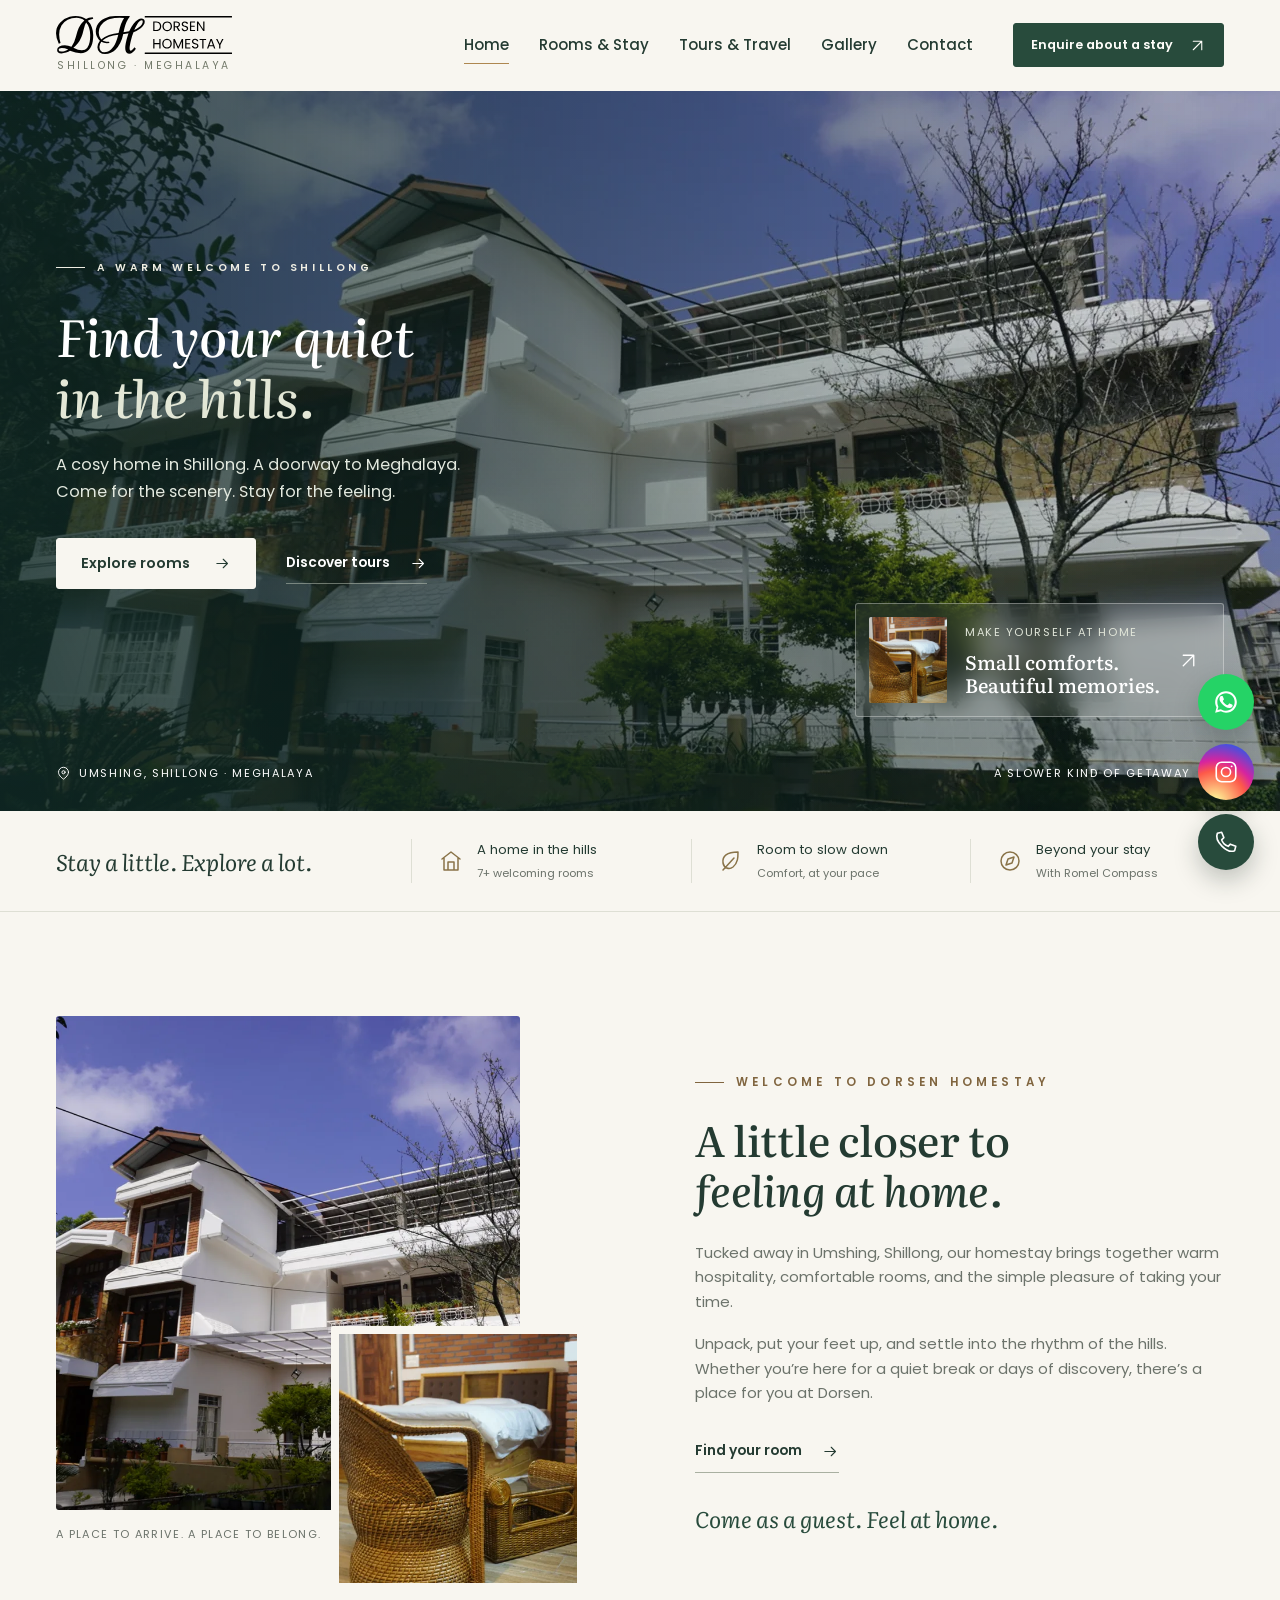
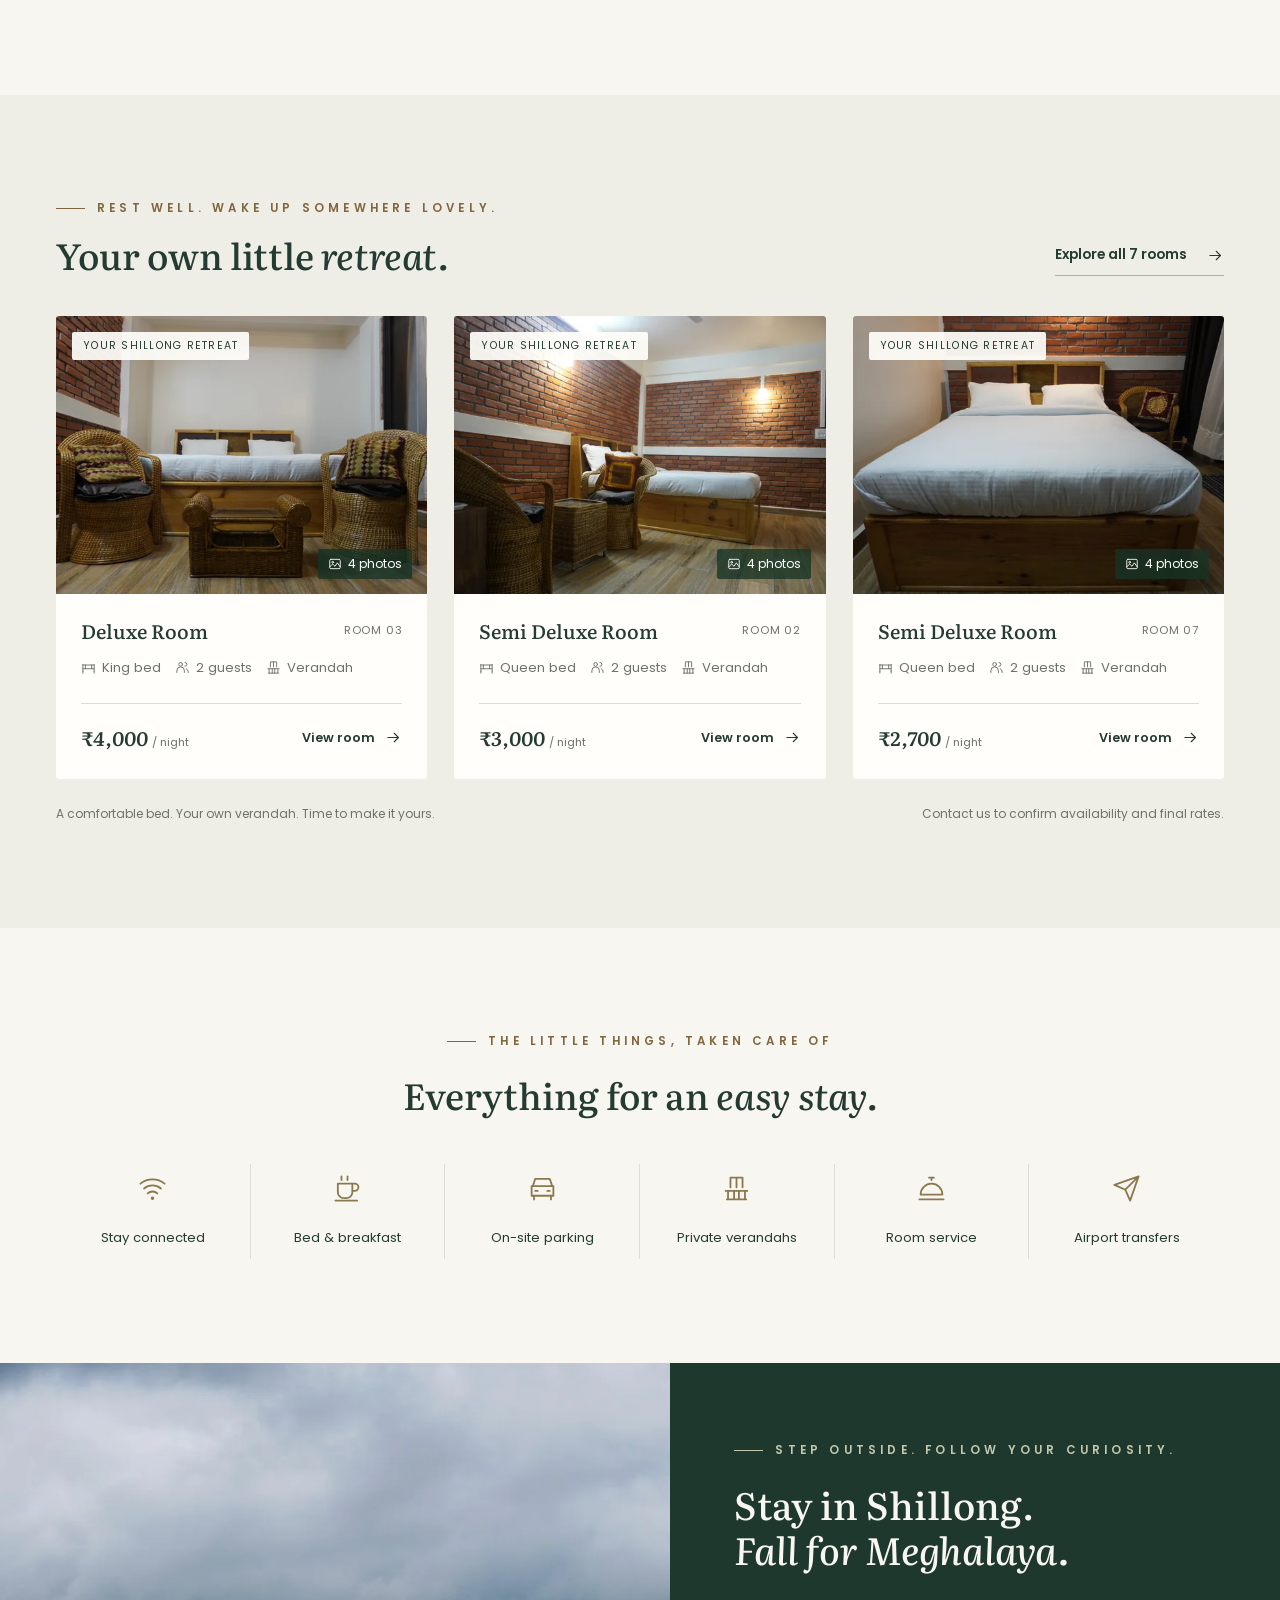
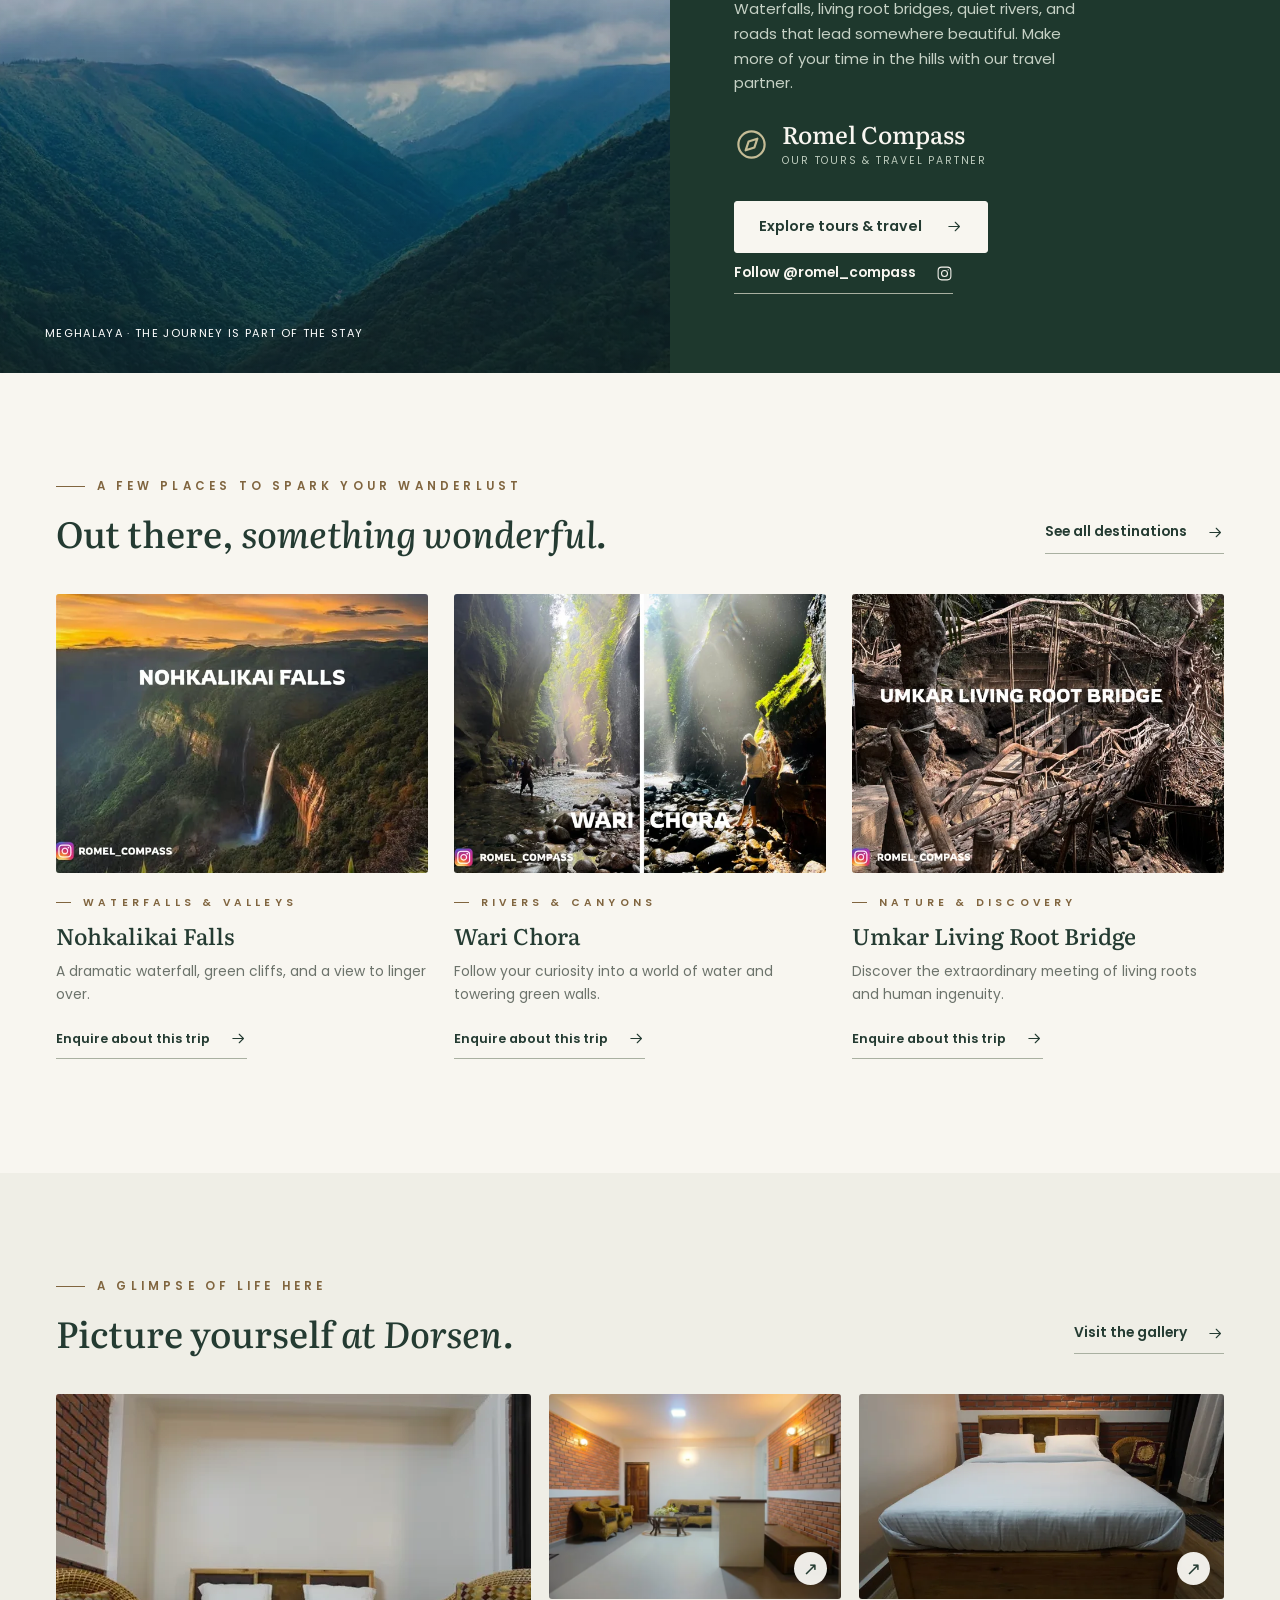
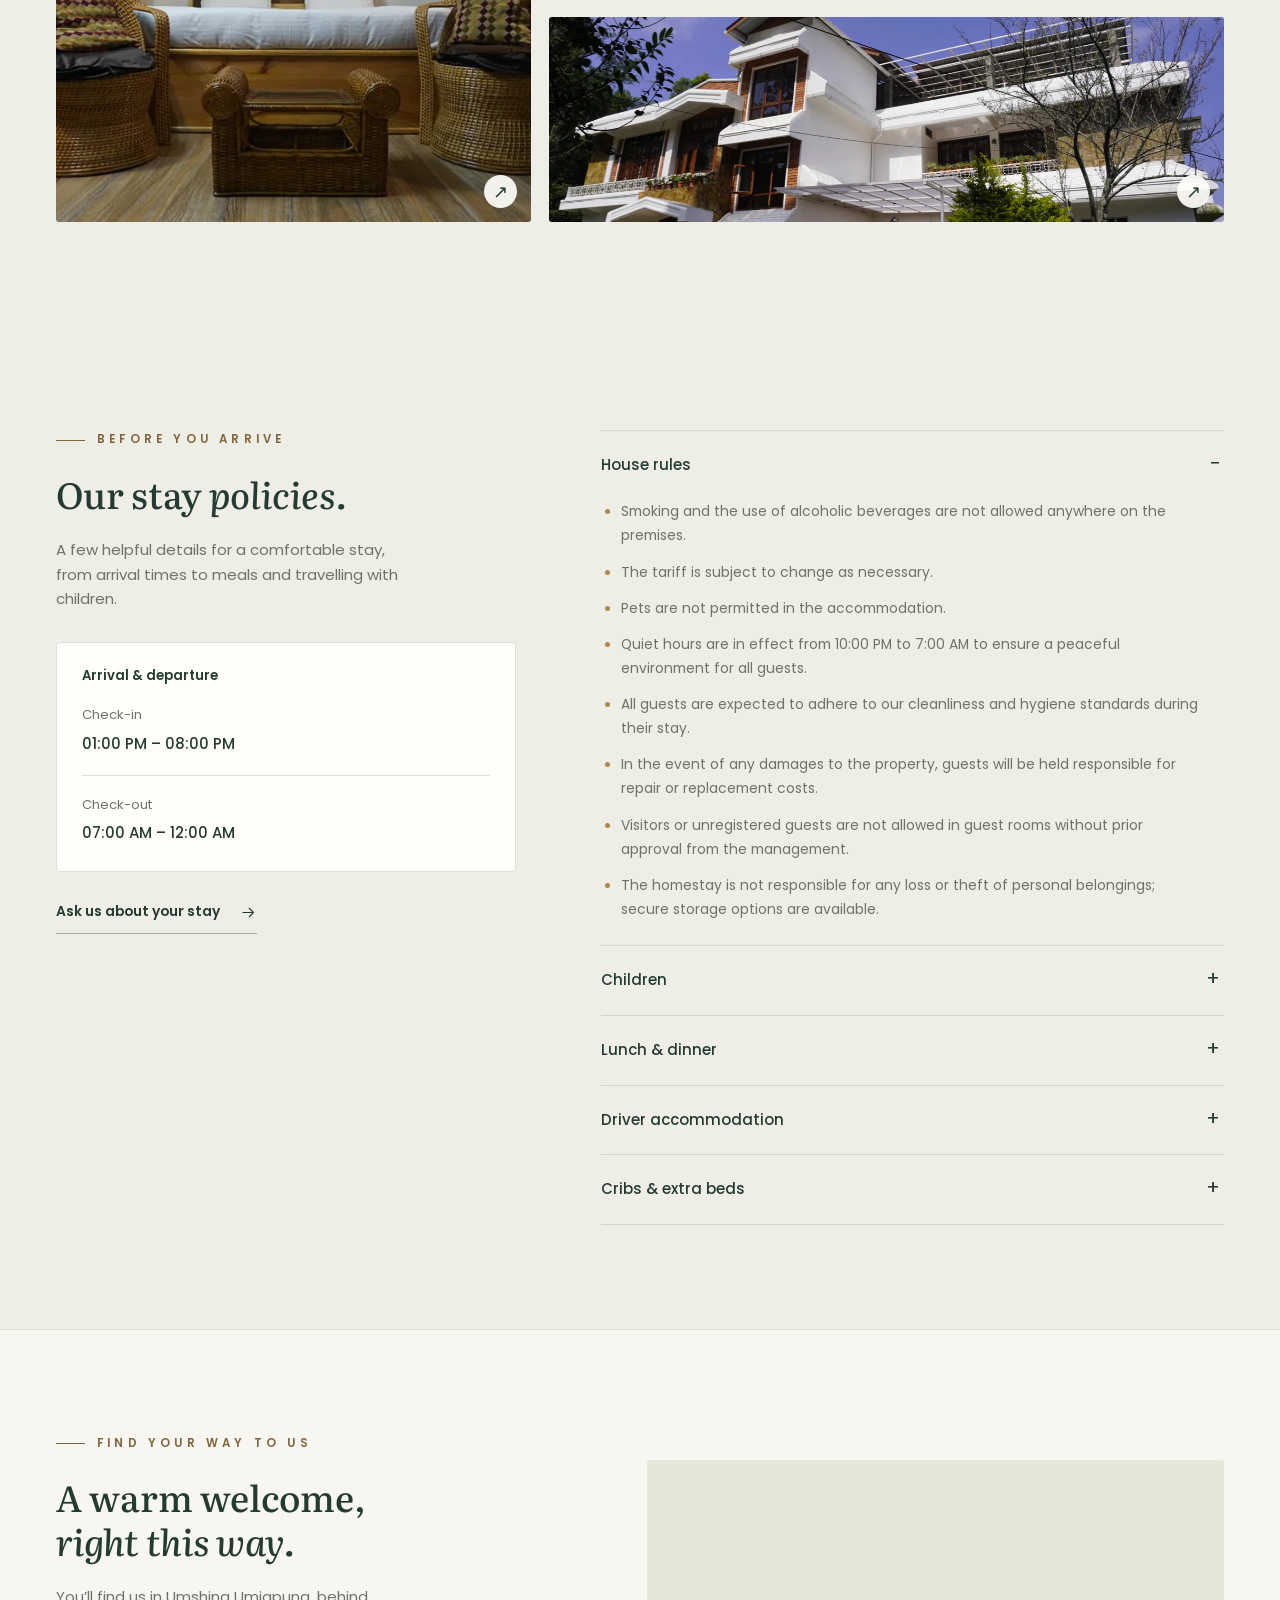
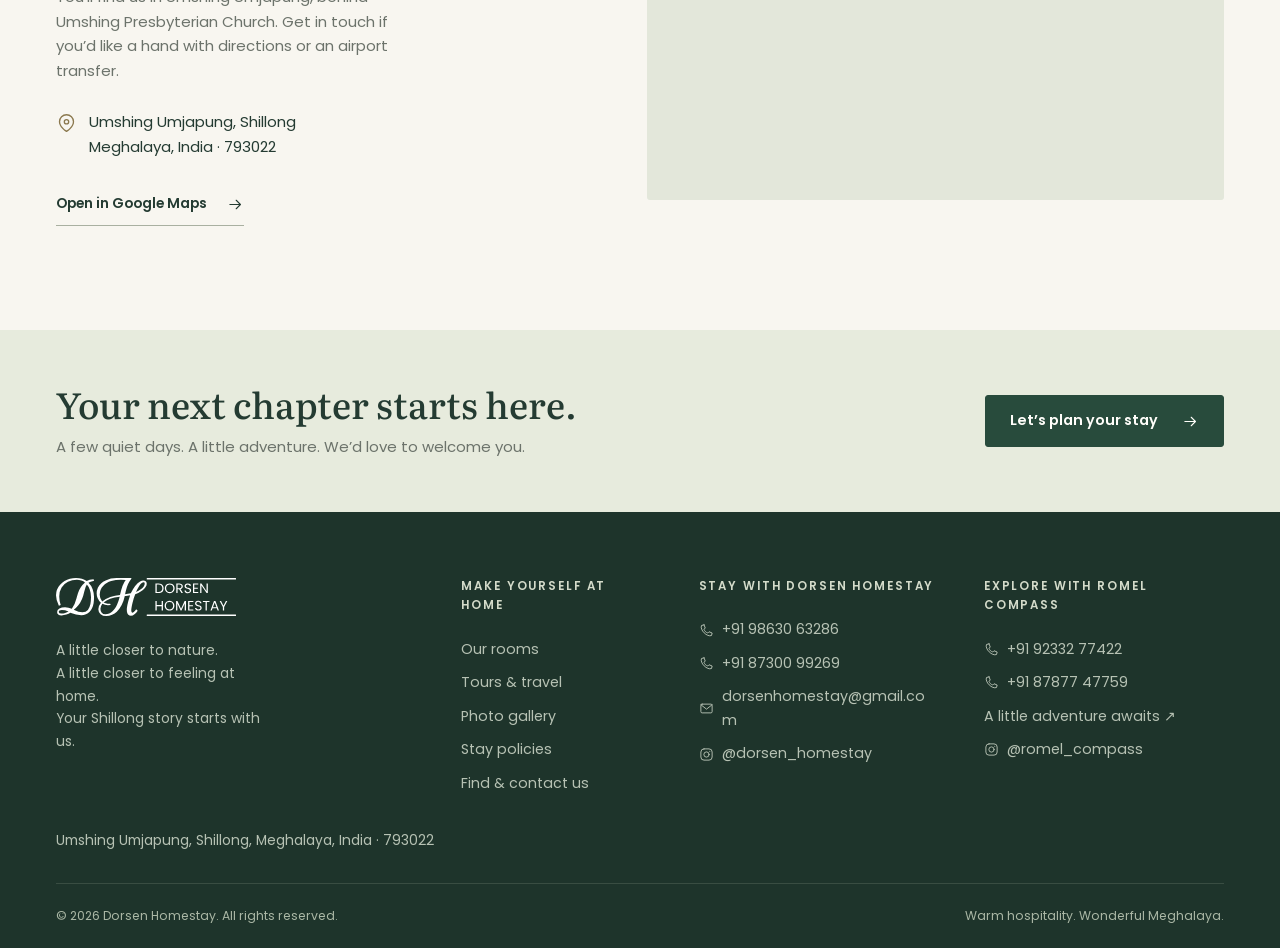
==== commit e660c4f7: "chore: updated v3" ====
--- a/index.html
+++ b/index.html
@@ -2,445 +2,1342 @@
 <html lang="en">
   <head>
     <meta charset="UTF-8" />
-    <meta name="viewport" content="width=device-width, initial-scale=1.0" />
+    <meta name="viewport" content="width=device-width, initial-scale=1" />
+    <meta name="theme-color" content="#284b3c" />
+    <title>Dorsen Homestay | A warm welcome to Shillong</title>
     <meta
       name="description"
-      content="Discover the essence of comfort and culture at Dorsen Homestay. Your home away from home in Shillong, offering warm hospitality, scenic surroundings, and guided tours across Meghalaya. Book your stay today."
+      content="Find your quiet in the hills at Dorsen Homestay, Shillong. Explore our seven welcoming rooms and discover Meghalaya with Romel Compass Tours & Travels."
     />
-    <title>Dorsen Homestay</title>
-    <link rel="icon" sizes="1931x1931" href="res/media/logo/dorsen-homestay-favicon.png" type="image/png" />
-    <link rel="icon" sizes="48x48" href="res/media/logo/dorsen-homestay-favicon-48x48.png" type="image/png" />
-    <link rel="apple-touch-icon" sizes="1931x1931" href="res/media/logo/dorsen-homestay-favicon.png" type="image/png" />
-    <link rel="apple-touch-icon" sizes="48x48" href="res/media/logo/dorsen-homestay-favicon-48x48.png" type="image/png" />
-    <link rel="stylesheet" href="res/css/main.css?v=9.0" />
-    <link rel="stylesheet" href="https://fonts.googleapis.com/css2?family=Material+Symbols+Outlined:opsz,wght,FILL,GRAD@20..48,100..700,0..1,-50..200" />
+    <link rel="canonical" href="https://dorsenhomestay.com/" />
+    <meta
+      property="og:title"
+      content="Dorsen Homestay | A warm welcome to Shillong"
+    />
+    <meta
+      property="og:description"
+      content="Find your quiet in the hills at Dorsen Homestay, Shillong. Explore our seven welcoming rooms and discover Meghalaya with Romel Compass Tours & Travels."
+    />
+    <meta property="og:type" content="website" />
+    <meta property="og:url" content="https://dorsenhomestay.com/" />
+    <meta
+      property="og:image"
+      content="https://dorsenhomestay.com/res/media/optimized/front-entrance-1-1-1280.webp"
+    />
+    <link
+      rel="icon"
+      href="res/media/logo/dorsen-homestay-favicon.svg"
+      type="image/svg+xml"
+    />
+    <link
+      rel="apple-touch-icon"
+      href="res/media/logo/dorsen-homestay-favicon.png"
+    />
+    <link rel="preconnect" href="https://fonts.googleapis.com" />
+    <link rel="preconnect" href="https://fonts.gstatic.com" crossorigin />
+    <link
+      href="https://fonts.googleapis.com/css2?family=Literata:ital,opsz,wght@0,7..72,400;0,7..72,500;0,7..72,600;1,7..72,400;1,7..72,500;1,7..72,600&family=Poppins:ital,wght@0,400;0,500;0,600;0,700;1,400&display=swap"
+      rel="stylesheet"
+    />
+    <link
+      rel="preload"
+      as="image"
+      href="res/media/optimized/shillong-1280.webp"
+      imagesrcset="res/media/optimized/shillong-640.webp 640w, res/media/optimized/shillong-1280.webp 1280w"
+      imagesizes="100vw"
+    />
+    <link rel="stylesheet" href="res/css/site.css?v=3" />
+    <script>
+      document.documentElement.classList.add("js");
+    </script>
+    <script src="res/js/site.js?v=2" defer></script>
+    <noscript
+      ><style>
+        .contact-tabs,
+        .filter-bar {
+          display: none;
+        }
+        .tour-enquiry[hidden] {
+          display: block !important;
+          margin-top: 30px;
+        }
+      </style></noscript
+    >
   </head>
   <body>
-    <header class="" id="my-header">
-      <div class="header-container">
-        <div class="brand">
-          <a href="./">
-            <img class="brand-crest" src="res/media/logo/dorsen-homestay-favicon.svg" alt="" />
-            <span class="brand-word">
-              <span class="brand-word-top">Dorsen</span>
-              <span class="brand-word-bottom">Homestay</span>
-            </span>
-          </a>
-        </div>
-        <div class="navigation">
-          <nav>
-            <a href="./" class="active-nav-item">Home</a>
-            <a href="rooms/">Rooms</a>
-            <a href="tours/">Tours</a>
-            <a href="contact/">Contact</a>
-          </nav>
-        </div>
-        <div class="click-to-action">
-          <a href="tel:+919863063286" class="btn desktop-only">
-            <span class="material-symbols-outlined">call</span> Book Now
-          </a>
-          <div class="hamburger-menu">
-            <label for="menu-check">
-              <input type="checkbox" id="menu-check" />
-              <span></span>
-              <span></span>
-              <span></span>
-            </label>
-          </div>
-        </div>
-      </div>
-      <div class="hide-menu" id="slide-menu">
-        <div class="menu-container">
-          <hr />
-          <nav class="navigation">
-            <a href="./" class="active-nav-item">Home</a>
-            <a href="rooms/">Rooms</a>
-            <a href="tours/">Tours</a>
-            <a href="contact/">Contact</a>
-            <a href="tel:+919863063286" class="light-button">
-              Book Your Stay
-              <span class="material-symbols-outlined"> chevron_right </span>
-            </a>
-          </nav>
-          <div>
-            <h1>Dorsen Homestay</h1>
-            <p>
-              Experience comfort and local hospitality with our curated homestay
-              accommodations, and let our travel partner take you further into Meghalaya.
-            </p>
-          </div>
-          <div>
-            <h1>Reach Us At</h1>
-            <nav class="contact">
-              <a href="mailto:dorsenhomestay@gmail.com"
-                ><span class="material-symbols-outlined">mail</span> dorsenhomestay@gmail.com</a
-              >
-              <a href="tel:+919863063286"
-                ><span class="material-symbols-outlined">call</span> +91 9863063286</a
-              >
-              <a href="tel:+918730099269"
-                ><span class="material-symbols-outlined">call</span> +91 8730099269</a
-              >
-              <a href="https://maps.app.goo.gl/6ywpPAWsqRFxk5k4A"
-                ><span class="material-symbols-outlined">location_on</span> Open in Google Maps</a
-              >
-              (4.4 km from Center)
-            </nav>
-            <p>
-              Umshing Umjapung, behind Umshing Presbyterian Church, Meghalaya, India - 793022
-            </p>
-          </div>
-          <hr />
-        </div>
+    <svg
+      aria-hidden="true"
+      xmlns="http://www.w3.org/2000/svg"
+      style="position: absolute; width: 0; height: 0; overflow: hidden"
+    >
+      <symbol id="icon-arrow" viewBox="0 0 24 24">
+        <path d="M4 12h15m-6-6 6 6-6 6" />
+      </symbol>
+      <symbol id="icon-up-right" viewBox="0 0 24 24">
+        <path d="M6 18 18 6M6 6h12v12" />
+      </symbol>
+      <symbol id="icon-down" viewBox="0 0 24 24">
+        <path d="M12 4v15m-6-6 6 6 6-6" />
+      </symbol>
+      <symbol id="icon-pin" viewBox="0 0 24 24">
+        <path d="M20 10c0 6-8 11-8 11S4 16 4 10a8 8 0 1 1 16 0Z" />
+        <circle cx="12" cy="10" r="2.5" />
+      </symbol>
+      <symbol id="icon-bed" viewBox="0 0 24 24">
+        <path d="M3 18V7m18 11V7M3 14h18M3 18v3m18-3v3M3 8h18M7 8v6m10-6v6" />
+      </symbol>
+      <symbol id="icon-people" viewBox="0 0 24 24">
+        <circle cx="9" cy="7" r="3" />
+        <path
+          d="M3 20v-3a6 6 0 0 1 12 0v3M16 4a3 3 0 0 1 0 6m2 4a5 5 0 0 1 3 5v1"
+        />
+      </symbol>
+      <symbol id="icon-leaf" viewBox="0 0 24 24">
+        <path d="M19 3C8 3 3 7 4 14c1 5 6 7 10 4 5-4 5-10 5-15ZM4 21 15 9" />
+      </symbol>
+      <symbol id="icon-coffee" viewBox="0 0 24 24">
+        <path
+          d="M4 8h12v7a5 5 0 0 1-5 5H9a5 5 0 0 1-5-5V8Zm12 0h2a3 3 0 0 1 0 6h-2M2 22h18M7 2v3m5-3v3"
+        />
+      </symbol>
+      <symbol id="icon-wifi" viewBox="0 0 24 24">
+        <path
+          d="M2 8a16 16 0 0 1 20 0M5 12a11 11 0 0 1 14 0m-11 4a6 6 0 0 1 8 0"
+        />
+        <circle cx="12" cy="20" r=".7" />
+      </symbol>
+      <symbol id="icon-car" viewBox="0 0 24 24">
+        <path d="m4 10 2-6h12l2 6M3 10h18v8H3v-8Zm2 8v3m14-3v3M6 14h2m8 0h2" />
+      </symbol>
+      <symbol id="icon-balcony" viewBox="0 0 24 24">
+        <path
+          d="M3 14h18M4 21h16M5 14v7m5-7v7m4-7v7m5-7v7M7 11V3h10v8M12 3v8"
+        />
+      </symbol>
+      <symbol id="icon-service" viewBox="0 0 24 24">
+        <path d="M3 17a9 9 0 0 1 18 0H3Zm-1 4h20M12 5V3m-2 0h4" />
+      </symbol>
+      <symbol id="icon-compass" viewBox="0 0 24 24">
+        <circle cx="12" cy="12" r="9" />
+        <path d="m16 8-2 6-6 2 2-6 6-2Z" />
+      </symbol>
+      <symbol id="icon-phone" viewBox="0 0 24 24">
+        <path d="m8 3-4 1c-3 7 9 19 16 16l1-4-5-2-2 2c-3-1-5-3-6-6l2-2-2-5Z" />
+      </symbol>
+      <symbol id="icon-mail" viewBox="0 0 24 24">
+        <rect x="3" y="5" width="18" height="14" rx="2" />
+        <path d="m3 6 9 7 9-7" />
+      </symbol>
+      <symbol id="icon-photo" viewBox="0 0 24 24">
+        <rect x="3" y="4" width="18" height="16" rx="2" />
+        <circle cx="8" cy="9" r="1.5" />
+        <path d="m3 17 5-5 4 4 4-6 5 7" />
+      </symbol>
+      <symbol id="icon-close" viewBox="0 0 24 24">
+        <path d="m6 6 12 12M6 18 18 6" />
+      </symbol>
+      <symbol id="icon-left" viewBox="0 0 24 24">
+        <path d="m14 5-7 7 7 7" />
+      </symbol>
+      <symbol id="icon-right" viewBox="0 0 24 24">
+        <path d="m10 5 7 7-7 7" />
+      </symbol>
+      <symbol id="icon-plane" viewBox="0 0 24 24">
+        <path d="m22 2-7 20-4-9-9-4L22 2ZM11 13 22 2" />
+      </symbol>
+      <symbol id="icon-home" viewBox="0 0 24 24">
+        <path d="m3 10 9-7 9 7M5 9v12h14V9M9 21v-8h6v8" />
+      </symbol>
+      <symbol id="icon-whatsapp" viewBox="0 0 24 24">
+        <path
+          fill="currentColor"
+          stroke="none"
+          d="M17.47 14.38c-.3-.15-1.76-.87-2.03-.97-.27-.1-.47-.15-.67.15-.2.3-.77.97-.94 1.16-.17.2-.35.22-.64.08-.3-.15-1.26-.47-2.39-1.48-.88-.79-1.48-1.76-1.65-2.06-.17-.3-.02-.46.13-.6.13-.14.3-.35.45-.52.15-.17.2-.3.3-.5.1-.2.05-.37-.02-.52-.08-.15-.67-1.61-.92-2.21-.24-.58-.49-.5-.67-.51-.17-.01-.37-.01-.57-.01-.2 0-.52.07-.79.37-.27.3-1.04 1.02-1.04 2.48s1.07 2.87 1.21 3.07c.15.2 2.1 3.2 5.08 4.49.71.31 1.26.49 1.69.62.71.23 1.36.2 1.87.12.57-.08 1.76-.72 2.01-1.41.25-.7.25-1.29.17-1.42-.07-.12-.27-.2-.57-.35Z"
+        /><path
+          fill="currentColor"
+          stroke="none"
+          d="M12 2C6.48 2 2 6.48 2 12c0 1.76.46 3.42 1.28 4.85L2 22l5.31-1.36A9.95 9.95 0 0 0 12 22c5.52 0 10-4.48 10-10S17.52 2 12 2Zm0 18.02c-1.6 0-3.09-.44-4.36-1.2l-.31-.19-3.15.83.84-3.08-.2-.32A7.94 7.94 0 0 1 4.01 12c0-4.42 3.58-8 8-8s8 3.58 8 8-3.6 8.02-8.01 8.02Z"
+        />
+      </symbol>
+      <symbol id="icon-instagram" viewBox="0 0 24 24">
+        <rect x="3" y="3" width="18" height="18" rx="5" />
+        <circle cx="12" cy="12" r="4.2" />
+        <circle cx="17.2" cy="6.8" r=".9" fill="currentColor" stroke="none" />
+      </symbol>
+    </svg>
+    <a class="skip-link" href="#main">Skip to content</a>
+    <header class="site-header">
+      <div class="container header-inner">
+        <a class="brand" href="./" aria-label="Dorsen Homestay home"
+          ><img
+            src="res/media/logo/dorsen-homestay-dark.svg"
+            alt="Dorsen Homestay"
+            width="176"
+            height="38"
+          /><span class="brand-caption">Shillong · Meghalaya</span></a
+        >
+        <nav class="site-nav" id="site-navigation" aria-label="Main navigation">
+          <a href="./" aria-current="page">Home</a
+          ><a href="rooms/">Rooms & Stay</a><a href="tours/">Tours & Travel</a
+          ><a href="gallery/">Gallery</a><a href="contact/">Contact</a>
+          <div class="nav-mobile-contact">
+            <a class="button" href="contact/?interest=stay#enquiry"
+              >Enquire about a stay<svg
+                class="icon"
+                aria-hidden="true"
+                focusable="false"
+              >
+                <use href="#icon-arrow" /></svg
+            ></a>
+            <p>Your home in the hills.<br />Umshing, Shillong, Meghalaya</p>
+          </div>
+        </nav>
+        <a class="button header-cta" href="contact/?interest=stay#enquiry"
+          >Enquire about a stay<svg
+            class="icon"
+            aria-hidden="true"
+            focusable="false"
+          >
+            <use href="#icon-up-right" /></svg
+        ></a>
+        <button
+          class="menu-toggle"
+          type="button"
+          aria-label="Open navigation"
+          aria-expanded="false"
+          aria-controls="site-navigation"
+        >
+          <span></span><span></span>
+        </button>
       </div>
     </header>
-
-    <section class="hero-editorial">
-      <div class="hero-text">
-        <span class="hero-eyebrow"><span class="rule"></span>Shillong, Meghalaya</span>
-        <h1 class="font-accent">Dorsen Homestay</h1>
-        <p>Your home away from home — and basecamp for exploring Meghalaya's waterfalls, root bridges, and hills.</p>
-        <div class="hero-actions">
-          <a href="rooms/" class="btn">Explore Rooms</a>
-          <a href="tours/" class="hero-link">Discover Tours <span class="material-symbols-outlined">arrow_forward</span></a>
+    <main id="main" tabindex="-1">
+      <section class="hero" aria-labelledby="hero-title">
+        <img
+          class="hero-image"
+          src="res/media/optimized/front-entrance-1-1-1280.webp"
+          srcset="
+            res/media/optimized/front-entrance-1-1-640.webp   640w,
+            res/media/optimized/front-entrance-1-1-1280.webp 1280w
+          "
+          sizes="100vw"
+          width="1280"
+          height="855"
+          alt="The front entrance of Dorsen Homestay in Shillong"
+          fetchpriority="high"
+          decoding="async"
+        />
+        <div class="container hero-content">
+          <div class="eyebrow">A warm welcome to Shillong</div>
+          <h1 id="hero-title">Find your quiet<br /><em>in the hills.</em></h1>
+          <p class="hero-copy">
+            A cosy home in Shillong. A doorway to Meghalaya.<br />Come for the
+            scenery. Stay for the feeling.
+          </p>
+          <div class="hero-actions">
+            <a class="button button-light" href="rooms/"
+              >Explore rooms<svg
+                class="icon"
+                aria-hidden="true"
+                focusable="false"
+              >
+                <use href="#icon-arrow" /></svg></a
+            ><a class="text-link" href="tours/"
+              >Discover tours<svg
+                class="icon"
+                aria-hidden="true"
+                focusable="false"
+              >
+                <use href="#icon-arrow" /></svg
+            ></a>
+          </div>
+        </div>
+        <a class="hero-note" href="rooms/"
+          ><img
+            class=""
+            src="res/media/optimized/hero-image-1280.webp"
+            srcset="
+              res/media/optimized/hero-image-640.webp   640w,
+              res/media/optimized/hero-image-1280.webp 1280w
+            "
+            sizes="80px"
+            width="1280"
+            height="855"
+            alt="A warm, welcoming room at Dorsen Homestay"
+            loading="lazy"
+            decoding="async" />
+          <div>
+            <span>Make yourself at home</span
+            ><strong
+              >Small comforts.<br />
+              Beautiful memories.</strong
+            >
+          </div>
+          <svg class="icon" aria-hidden="true" focusable="false">
+            <use href="#icon-up-right" /></svg
+        ></a>
+        <div class="container hero-bottom">
+          <span class="hero-location"
+            ><svg class="icon" aria-hidden="true" focusable="false">
+              <use href="#icon-pin" /></svg
+            >Umshing, Shillong · Meghalaya</span
+          ><a class="hero-scroll" href="#welcome"
+            >A slower kind of getaway<svg
+              class="icon"
+              aria-hidden="true"
+              focusable="false"
+            >
+              <use href="#icon-down" /></svg
+          ></a>
+        </div>
+      </section>
+      <div class="welcome-strip">
+        <div class="container strip-inner">
+          <div class="strip-title">Stay a little. Explore a lot.</div>
+          <div class="strip-item">
+            <svg class="icon" aria-hidden="true" focusable="false">
+              <use href="#icon-home" />
+            </svg>
+            <div>
+              <strong>A home in the hills</strong
+              ><small>7+ welcoming rooms</small>
+            </div>
+          </div>
+          <div class="strip-item">
+            <svg class="icon" aria-hidden="true" focusable="false">
+              <use href="#icon-leaf" />
+            </svg>
+            <div>
+              <strong>Room to slow down</strong
+              ><small>Comfort, at your pace</small>
+            </div>
+          </div>
+          <div class="strip-item">
+            <svg class="icon" aria-hidden="true" focusable="false">
+              <use href="#icon-compass" />
+            </svg>
+            <div>
+              <strong>Beyond your stay</strong><small>With Romel Compass</small>
+            </div>
+          </div>
         </div>
       </div>
-      <div class="hero-media reveal">
-        <img src="res/media/uploads/dorsen_homestay_101.jpg" alt="Dorsen Homestay, Shillong" />
-        <span class="hero-media-caption"><span class="material-symbols-outlined">photo_camera</span> Our homestay, Umshing</span>
+      <section class="section" id="welcome">
+        <div class="container intro-grid">
+          <div class="intro-photos reveal">
+            <img
+              class="property-image"
+              src="res/media/optimized/front-entrance-1-1-1280.webp"
+              srcset="
+                res/media/optimized/front-entrance-1-1-640.webp   640w,
+                res/media/optimized/front-entrance-1-1-1280.webp 1280w
+              "
+              sizes="(max-width: 640px) 100vw, 50vw"
+              width="1280"
+              height="855"
+              alt="The welcoming exterior of Dorsen Homestay in Shillong"
+              loading="lazy"
+              decoding="async"
+            /><img
+              class="detail-image"
+              src="res/media/optimized/hero-image-1280.webp"
+              srcset="
+                res/media/optimized/hero-image-640.webp   640w,
+                res/media/optimized/hero-image-1280.webp 1280w
+              "
+              sizes="25vw"
+              width="1280"
+              height="855"
+              alt="Wicker chairs and a comfortable bed inside Dorsen Homestay"
+              loading="lazy"
+              decoding="async"
+            />
+            <div class="photo-caption">
+              A place to arrive. A place to belong.
+            </div>
+          </div>
+          <div class="intro-copy reveal">
+            <div class="eyebrow">Welcome to Dorsen Homestay</div>
+            <h2>A little closer to<br /><em>feeling at home.</em></h2>
+            <p>
+              Tucked away in Umshing, Shillong, our homestay brings together
+              warm hospitality, comfortable rooms, and the simple pleasure of
+              taking your time.
+            </p>
+            <p>
+              Unpack, put your feet up, and settle into the rhythm of the hills.
+              Whether you’re here for a quiet break or days of discovery,
+              there’s a place for you at Dorsen.
+            </p>
+            <a class="text-link" href="rooms/"
+              >Find your room<svg
+                class="icon"
+                aria-hidden="true"
+                focusable="false"
+              >
+                <use href="#icon-arrow" /></svg
+            ></a>
+            <div class="signature">Come as a guest. Feel at home.</div>
+          </div>
+        </div>
+      </section>
+      <section class="section rooms-section">
+        <div class="container">
+          <div class="section-head reveal">
+            <div>
+              <div class="eyebrow">Rest well. Wake up somewhere lovely.</div>
+              <h2>Your own little <em>retreat.</em></h2>
+            </div>
+            <a class="text-link" href="rooms/"
+              >Explore all 7 rooms<svg
+                class="icon"
+                aria-hidden="true"
+                focusable="false"
+              >
+                <use href="#icon-arrow" /></svg
+            ></a>
+          </div>
+          <div class="room-grid">
+            <article
+              class="room-card reveal"
+              id="room-3"
+              data-collection="rooms"
+              data-category="deluxe"
+            >
+              <a
+                class="room-photo"
+                href="res/media/optimized/room-3-1-1280.webp"
+                data-gallery='[{"src": "res/media/optimized/room-3-1-1280.webp", "alt": "Deluxe Room, room 3 \u2014 view 1"}, {"src": "res/media/optimized/room-3-2-1280.webp", "alt": "Deluxe Room, room 3 \u2014 view 2"}, {"src": "res/media/optimized/room-3-3-1280.webp", "alt": "Deluxe Room, room 3 \u2014 view 3"}, {"src": "res/media/optimized/room-3-4-1280.webp", "alt": "Deluxe Room, room 3 \u2014 bathroom"}]'
+                data-gallery-title="Deluxe Room · Room 03"
+                aria-label="View four photos of Deluxe Room, room 3"
+                ><img
+                  class=""
+                  src="res/media/optimized/room-3-1-1280.webp"
+                  srcset="
+                    res/media/optimized/room-3-1-640.webp   640w,
+                    res/media/optimized/room-3-1-1280.webp 1280w
+                  "
+                  sizes="(max-width: 640px) 100vw, (max-width: 900px) 50vw, 33vw"
+                  width="1280"
+                  height="855"
+                  alt="Deluxe Room at Dorsen Homestay, room 3"
+                  loading="lazy"
+                  decoding="async"
+                /><span class="room-tag">Your Shillong retreat</span
+                ><span class="photo-count"
+                  ><svg class="icon" aria-hidden="true" focusable="false">
+                    <use href="#icon-photo" /></svg
+                  >4 photos</span
+                ></a
+              >
+              <div class="room-body">
+                <div class="room-title-row">
+                  <h3>Deluxe Room</h3>
+                  <span class="room-number">ROOM 03</span>
+                </div>
+                <div class="room-features">
+                  <span
+                    ><svg class="icon" aria-hidden="true" focusable="false">
+                      <use href="#icon-bed" /></svg
+                    >King bed</span
+                  ><span
+                    ><svg class="icon" aria-hidden="true" focusable="false">
+                      <use href="#icon-people" /></svg
+                    >2 guests</span
+                  ><span
+                    ><svg class="icon" aria-hidden="true" focusable="false">
+                      <use href="#icon-balcony" /></svg
+                    >Verandah</span
+                  >
+                </div>
+                <div class="room-bottom">
+                  <span class="room-price">₹4,000 <small>/ night</small></span
+                  ><a class="text-link" href="rooms/#room-3"
+                    >View room<svg
+                      class="icon"
+                      aria-hidden="true"
+                      focusable="false"
+                    >
+                      <use href="#icon-arrow" /></svg
+                  ></a>
+                </div>
+              </div>
+            </article>
+            <article
+              class="room-card reveal"
+              id="room-2"
+              data-collection="rooms"
+              data-category="semi-deluxe"
+            >
+              <a
+                class="room-photo"
+                href="res/media/optimized/room-2-1-1280.webp"
+                data-gallery='[{"src": "res/media/optimized/room-2-1-1280.webp", "alt": "Semi Deluxe Room, room 2 \u2014 view 1"}, {"src": "res/media/optimized/room-2-2-1280.webp", "alt": "Semi Deluxe Room, room 2 \u2014 view 2"}, {"src": "res/media/optimized/room-2-3-1280.webp", "alt": "Semi Deluxe Room, room 2 \u2014 view 3"}, {"src": "res/media/optimized/room-2-4-1280.webp", "alt": "Semi Deluxe Room, room 2 \u2014 bathroom"}]'
+                data-gallery-title="Semi Deluxe Room · Room 02"
+                aria-label="View four photos of Semi Deluxe Room, room 2"
+                ><img
+                  class=""
+                  src="res/media/optimized/room-2-1-1280.webp"
+                  srcset="
+                    res/media/optimized/room-2-1-640.webp   640w,
+                    res/media/optimized/room-2-1-1280.webp 1280w
+                  "
+                  sizes="(max-width: 640px) 100vw, (max-width: 900px) 50vw, 33vw"
+                  width="1280"
+                  height="855"
+                  alt="Semi Deluxe Room at Dorsen Homestay, room 2"
+                  loading="lazy"
+                  decoding="async"
+                /><span class="room-tag">Your Shillong retreat</span
+                ><span class="photo-count"
+                  ><svg class="icon" aria-hidden="true" focusable="false">
+                    <use href="#icon-photo" /></svg
+                  >4 photos</span
+                ></a
+              >
+              <div class="room-body">
+                <div class="room-title-row">
+                  <h3>Semi Deluxe Room</h3>
+                  <span class="room-number">ROOM 02</span>
+                </div>
+                <div class="room-features">
+                  <span
+                    ><svg class="icon" aria-hidden="true" focusable="false">
+                      <use href="#icon-bed" /></svg
+                    >Queen bed</span
+                  ><span
+                    ><svg class="icon" aria-hidden="true" focusable="false">
+                      <use href="#icon-people" /></svg
+                    >2 guests</span
+                  ><span
+                    ><svg class="icon" aria-hidden="true" focusable="false">
+                      <use href="#icon-balcony" /></svg
+                    >Verandah</span
+                  >
+                </div>
+                <div class="room-bottom">
+                  <span class="room-price">₹3,000 <small>/ night</small></span
+                  ><a class="text-link" href="rooms/#room-2"
+                    >View room<svg
+                      class="icon"
+                      aria-hidden="true"
+                      focusable="false"
+                    >
+                      <use href="#icon-arrow" /></svg
+                  ></a>
+                </div>
+              </div>
+            </article>
+            <article
+              class="room-card reveal"
+              id="room-7"
+              data-collection="rooms"
+              data-category="semi-deluxe"
+            >
+              <a
+                class="room-photo"
+                href="res/media/optimized/room-7-1-1280.webp"
+                data-gallery='[{"src": "res/media/optimized/room-7-1-1280.webp", "alt": "Semi Deluxe Room, room 7 \u2014 view 1"}, {"src": "res/media/optimized/room-7-2-1280.webp", "alt": "Semi Deluxe Room, room 7 \u2014 view 2"}, {"src": "res/media/optimized/room-7-3-1280.webp", "alt": "Semi Deluxe Room, room 7 \u2014 view 3"}, {"src": "res/media/optimized/room-7-4-1280.webp", "alt": "Semi Deluxe Room, room 7 \u2014 bathroom"}]'
+                data-gallery-title="Semi Deluxe Room · Room 07"
+                aria-label="View four photos of Semi Deluxe Room, room 7"
+                ><img
+                  class=""
+                  src="res/media/optimized/room-7-1-1280.webp"
+                  srcset="
+                    res/media/optimized/room-7-1-640.webp   640w,
+                    res/media/optimized/room-7-1-1280.webp 1280w
+                  "
+                  sizes="(max-width: 640px) 100vw, (max-width: 900px) 50vw, 33vw"
+                  width="1280"
+                  height="855"
+                  alt="Semi Deluxe Room at Dorsen Homestay, room 7"
+                  loading="lazy"
+                  decoding="async"
+                /><span class="room-tag">Your Shillong retreat</span
+                ><span class="photo-count"
+                  ><svg class="icon" aria-hidden="true" focusable="false">
+                    <use href="#icon-photo" /></svg
+                  >4 photos</span
+                ></a
+              >
+              <div class="room-body">
+                <div class="room-title-row">
+                  <h3>Semi Deluxe Room</h3>
+                  <span class="room-number">ROOM 07</span>
+                </div>
+                <div class="room-features">
+                  <span
+                    ><svg class="icon" aria-hidden="true" focusable="false">
+                      <use href="#icon-bed" /></svg
+                    >Queen bed</span
+                  ><span
+                    ><svg class="icon" aria-hidden="true" focusable="false">
+                      <use href="#icon-people" /></svg
+                    >2 guests</span
+                  ><span
+                    ><svg class="icon" aria-hidden="true" focusable="false">
+                      <use href="#icon-balcony" /></svg
+                    >Verandah</span
+                  >
+                </div>
+                <div class="room-bottom">
+                  <span class="room-price">₹2,700 <small>/ night</small></span
+                  ><a class="text-link" href="rooms/#room-7"
+                    >View room<svg
+                      class="icon"
+                      aria-hidden="true"
+                      focusable="false"
+                    >
+                      <use href="#icon-arrow" /></svg
+                  ></a>
+                </div>
+              </div>
+            </article>
+          </div>
+          <div class="section-footnote">
+            <span
+              >A comfortable bed. Your own verandah. Time to make it
+              yours.</span
+            ><span>Contact us to confirm availability and final rates.</span>
+          </div>
+        </div>
+      </section>
+      <section class="section">
+        <div class="container">
+          <div class="amenity-heading reveal">
+            <div class="eyebrow">The little things, taken care of</div>
+            <h2>Everything for an <em>easy stay.</em></h2>
+          </div>
+          <div class="amenity-grid reveal">
+            <div class="amenity">
+              <svg class="icon" aria-hidden="true" focusable="false">
+                <use href="#icon-wifi" /></svg
+              ><span>Stay connected</span>
+            </div>
+            <div class="amenity">
+              <svg class="icon" aria-hidden="true" focusable="false">
+                <use href="#icon-coffee" /></svg
+              ><span>Bed & breakfast</span>
+            </div>
+            <div class="amenity">
+              <svg class="icon" aria-hidden="true" focusable="false">
+                <use href="#icon-car" /></svg
+              ><span>On-site parking</span>
+            </div>
+            <div class="amenity">
+              <svg class="icon" aria-hidden="true" focusable="false">
+                <use href="#icon-balcony" /></svg
+              ><span>Private verandahs</span>
+            </div>
+            <div class="amenity">
+              <svg class="icon" aria-hidden="true" focusable="false">
+                <use href="#icon-service" /></svg
+              ><span>Room service</span>
+            </div>
+            <div class="amenity">
+              <svg class="icon" aria-hidden="true" focusable="false">
+                <use href="#icon-plane" /></svg
+              ><span>Airport transfers</span>
+            </div>
+          </div>
+        </div>
+      </section>
+      <section class="explore-section">
+        <div class="explore-visual">
+          <img
+            class="explore-image"
+            src="res/media/optimized/shillong-1280.webp"
+            srcset="
+              res/media/optimized/shillong-640.webp   640w,
+              res/media/optimized/shillong-1280.webp 1280w
+            "
+            sizes="(max-width: 640px) 100vw, 50vw"
+            width="1280"
+            height="853"
+            alt="Misty valleys and forested hills in Meghalaya"
+            loading="lazy"
+            decoding="async"
+          /><span class="photo-caption"
+            >Meghalaya · The journey is part of the stay</span
+          >
+        </div>
+        <div class="explore-content reveal">
+          <div class="eyebrow">Step outside. Follow your curiosity.</div>
+          <h2>Stay in Shillong.<br /><em>Fall for Meghalaya.</em></h2>
+          <p>
+            Waterfalls, living root bridges, quiet rivers, and roads that lead
+            somewhere beautiful. Make more of your time in the hills with our
+            travel partner.
+          </p>
+          <div class="partner-mark">
+            <svg class="icon" aria-hidden="true" focusable="false">
+              <use href="#icon-compass" />
+            </svg>
+            <div>
+              <strong>Romel Compass</strong
+              ><small>Our tours & travel partner</small>
+            </div>
+          </div>
+          <a class="button button-light" href="tours/"
+            >Explore tours & travel<svg
+              class="icon"
+              aria-hidden="true"
+              focusable="false"
+            >
+              <use href="#icon-arrow" /></svg></a
+          ><a
+            class="text-link"
+            href="https://www.instagram.com/romel_compass"
+            target="_blank"
+            rel="noopener"
+            >Follow @romel_compass<svg
+              class="icon"
+              aria-hidden="true"
+              focusable="false"
+            >
+              <use href="#icon-instagram" /></svg
+          ></a>
+        </div>
+      </section>
+      <section class="section">
+        <div class="container">
+          <div class="section-head reveal">
+            <div>
+              <div class="eyebrow">A few places to spark your wanderlust</div>
+              <h2>Out there, <em>something wonderful.</em></h2>
+            </div>
+            <a class="text-link" href="tours/#destinations"
+              >See all destinations<svg
+                class="icon"
+                aria-hidden="true"
+                focusable="false"
+              >
+                <use href="#icon-arrow" /></svg
+            ></a>
+          </div>
+          <div class="destination-grid">
+            <article class="destination-card reveal">
+              <a
+                class="destination-photo"
+                href="res/media/optimized/romel-compass-11-1280.webp"
+                data-gallery='[{"src": "res/media/optimized/romel-compass-11-1280.webp", "alt": "Nohkalikai Falls \u2014 photograph from Romel Compass"}]'
+                data-gallery-title="Nohkalikai Falls"
+                aria-label="View photograph of Nohkalikai Falls"
+                ><img
+                  class=""
+                  src="res/media/optimized/romel-compass-11-1280.webp"
+                  srcset="
+                    res/media/optimized/romel-compass-11-640.webp   640w,
+                    res/media/optimized/romel-compass-11-1280.webp 1280w
+                  "
+                  sizes="(max-width: 640px) 100vw, 33vw"
+                  width="1280"
+                  height="960"
+                  alt="Nohkalikai Falls — Romel Compass Tours &amp; Travels"
+                  loading="lazy"
+                  decoding="async"
+              /></a>
+              <div class="destination-info">
+                <div class="eyebrow">Waterfalls & valleys</div>
+                <h3>Nohkalikai Falls</h3>
+                <p>
+                  A dramatic waterfall, green cliffs, and a view to linger over.
+                </p>
+                <a
+                  class="text-link"
+                  href="contact/?interest=tours&amp;destination=Nohkalikai%20Falls#enquiry"
+                  >Enquire about this trip<svg
+                    class="icon"
+                    aria-hidden="true"
+                    focusable="false"
+                  >
+                    <use href="#icon-arrow" /></svg
+                ></a>
+              </div>
+            </article>
+            <article class="destination-card reveal">
+              <a
+                class="destination-photo"
+                href="res/media/optimized/romel-compass-9-1280.webp"
+                data-gallery='[{"src": "res/media/optimized/romel-compass-9-1280.webp", "alt": "Wari Chora \u2014 photograph from Romel Compass"}]'
+                data-gallery-title="Wari Chora"
+                aria-label="View photograph of Wari Chora"
+                ><img
+                  class=""
+                  src="res/media/optimized/romel-compass-9-1280.webp"
+                  srcset="
+                    res/media/optimized/romel-compass-9-640.webp   640w,
+                    res/media/optimized/romel-compass-9-1280.webp 1280w
+                  "
+                  sizes="(max-width: 640px) 100vw, 33vw"
+                  width="1280"
+                  height="960"
+                  alt="Wari Chora — Romel Compass Tours &amp; Travels"
+                  loading="lazy"
+                  decoding="async"
+              /></a>
+              <div class="destination-info">
+                <div class="eyebrow">Rivers & canyons</div>
+                <h3>Wari Chora</h3>
+                <p>
+                  Follow your curiosity into a world of water and towering green
+                  walls.
+                </p>
+                <a
+                  class="text-link"
+                  href="contact/?interest=tours&amp;destination=Wari%20Chora#enquiry"
+                  >Enquire about this trip<svg
+                    class="icon"
+                    aria-hidden="true"
+                    focusable="false"
+                  >
+                    <use href="#icon-arrow" /></svg
+                ></a>
+              </div>
+            </article>
+            <article class="destination-card reveal">
+              <a
+                class="destination-photo"
+                href="res/media/optimized/romel-compass-6-1280.webp"
+                data-gallery='[{"src": "res/media/optimized/romel-compass-6-1280.webp", "alt": "Umkar Living Root Bridge \u2014 photograph from Romel Compass"}]'
+                data-gallery-title="Umkar Living Root Bridge"
+                aria-label="View photograph of Umkar Living Root Bridge"
+                ><img
+                  class=""
+                  src="res/media/optimized/romel-compass-6-1280.webp"
+                  srcset="
+                    res/media/optimized/romel-compass-6-640.webp   640w,
+                    res/media/optimized/romel-compass-6-1280.webp 1280w
+                  "
+                  sizes="(max-width: 640px) 100vw, 33vw"
+                  width="1280"
+                  height="960"
+                  alt="Umkar Living Root Bridge — Romel Compass Tours &amp; Travels"
+                  loading="lazy"
+                  decoding="async"
+              /></a>
+              <div class="destination-info">
+                <div class="eyebrow">Nature & discovery</div>
+                <h3>Umkar Living Root Bridge</h3>
+                <p>
+                  Discover the extraordinary meeting of living roots and human
+                  ingenuity.
+                </p>
+                <a
+                  class="text-link"
+                  href="contact/?interest=tours&amp;destination=Umkar%20Living%20Root%20Bridge#enquiry"
+                  >Enquire about this trip<svg
+                    class="icon"
+                    aria-hidden="true"
+                    focusable="false"
+                  >
+                    <use href="#icon-arrow" /></svg
+                ></a>
+              </div>
+            </article>
+          </div>
+        </div>
+      </section>
+      <section class="section gallery-section">
+        <div class="container">
+          <div class="section-head reveal">
+            <div>
+              <div class="eyebrow">A glimpse of life here</div>
+              <h2>Picture yourself <em>at Dorsen.</em></h2>
+            </div>
+            <a class="text-link" href="gallery/"
+              >Visit the gallery<svg
+                class="icon"
+                aria-hidden="true"
+                focusable="false"
+              >
+                <use href="#icon-arrow" /></svg
+            ></a>
+          </div>
+          <div class="gallery-preview reveal">
+            <a
+              class="gallery-tile"
+              href="res/media/optimized/room-3-1-1280.webp"
+              data-gallery='[{"src": "res/media/optimized/room-3-1-1280.webp", "alt": "A king bed and wicker seating in Deluxe Room 03"}]'
+              data-gallery-title="A king bed and wicker seating in Deluxe Room 03"
+              aria-label="View photo: A king bed and wicker seating in Deluxe Room 03"
+              ><img
+                class=""
+                src="res/media/optimized/room-3-1-1280.webp"
+                srcset="
+                  res/media/optimized/room-3-1-640.webp   640w,
+                  res/media/optimized/room-3-1-1280.webp 1280w
+                "
+                sizes="(max-width: 640px) 50vw, 33vw"
+                width="1280"
+                height="855"
+                alt="A king bed and wicker seating in Deluxe Room 03"
+                loading="lazy"
+                decoding="async" /></a
+            ><a
+              class="gallery-tile"
+              href="res/media/optimized/common-area-1-1280.webp"
+              data-gallery='[{"src": "res/media/optimized/common-area-1-1280.webp", "alt": "The warm brick-lined common area"}]'
+              data-gallery-title="The warm brick-lined common area"
+              aria-label="View photo: The warm brick-lined common area"
+              ><img
+                class=""
+                src="res/media/optimized/common-area-1-1280.webp"
+                srcset="
+                  res/media/optimized/common-area-1-640.webp   640w,
+                  res/media/optimized/common-area-1-1280.webp 1280w
+                "
+                sizes="(max-width: 640px) 50vw, 33vw"
+                width="1280"
+                height="855"
+                alt="The warm brick-lined common area"
+                loading="lazy"
+                decoding="async" /></a
+            ><a
+              class="gallery-tile"
+              href="res/media/optimized/room-7-1-1280.webp"
+              data-gallery='[{"src": "res/media/optimized/room-7-1-1280.webp", "alt": "A cosy queen bedroom at Dorsen"}]'
+              data-gallery-title="A cosy queen bedroom at Dorsen"
+              aria-label="View photo: A cosy queen bedroom at Dorsen"
+              ><img
+                class=""
+                src="res/media/optimized/room-7-1-1280.webp"
+                srcset="
+                  res/media/optimized/room-7-1-640.webp   640w,
+                  res/media/optimized/room-7-1-1280.webp 1280w
+                "
+                sizes="(max-width: 640px) 50vw, 33vw"
+                width="1280"
+                height="855"
+                alt="A cosy queen bedroom at Dorsen"
+                loading="lazy"
+                decoding="async" /></a
+            ><a
+              class="gallery-tile"
+              href="res/media/optimized/front-entrance-1-1-1280.webp"
+              data-gallery='[{"src": "res/media/optimized/front-entrance-1-1-1280.webp", "alt": "The exterior of Dorsen Homestay"}]'
+              data-gallery-title="The exterior of Dorsen Homestay"
+              aria-label="View photo: The exterior of Dorsen Homestay"
+              ><img
+                class=""
+                src="res/media/optimized/front-entrance-1-1-1280.webp"
+                srcset="
+                  res/media/optimized/front-entrance-1-1-640.webp   640w,
+                  res/media/optimized/front-entrance-1-1-1280.webp 1280w
+                "
+                sizes="(max-width: 640px) 50vw, 33vw"
+                width="1280"
+                height="855"
+                alt="The exterior of Dorsen Homestay"
+                loading="lazy"
+                decoding="async"
+            /></a>
+          </div>
+        </div>
+      </section>
+      <section
+        class="section policy-section"
+        id="policy"
+        aria-labelledby="policy-title"
+      >
+        <div class="container policy-grid">
+          <div class="policy-intro">
+            <div class="eyebrow">Before you arrive</div>
+            <h2 id="policy-title">Our stay <em>policies.</em></h2>
+            <p>
+              A few helpful details for a comfortable stay, from arrival times
+              to meals and travelling with children.
+            </p>
+            <div class="policy-times" aria-labelledby="policy-times-title">
+              <h3 id="policy-times-title">Arrival &amp; departure</h3>
+              <dl>
+                <div class="policy-time">
+                  <dt>Check-in</dt>
+                  <dd>
+                    <time datetime="13:00">01:00 PM</time> –
+                    <time datetime="20:00">08:00 PM</time>
+                  </dd>
+                </div>
+                <div class="policy-time">
+                  <dt>Check-out</dt>
+                  <dd>
+                    <time datetime="07:00">07:00 AM</time> –
+                    <time datetime="00:00">12:00 AM</time>
+                  </dd>
+                </div>
+              </dl>
+            </div>
+            <a class="text-link" href="contact/"
+              >Ask us about your stay<svg
+                class="icon"
+                aria-hidden="true"
+                focusable="false"
+              >
+                <use href="#icon-arrow" /></svg
+            ></a>
+          </div>
+          <div class="faq-list policy-list">
+            <details open>
+              <summary>House rules</summary>
+              <ul class="policy-items">
+                <li>
+                  Smoking and the use of alcoholic beverages are not allowed
+                  anywhere on the premises.
+                </li>
+                <li>The tariff is subject to change as necessary.</li>
+                <li>Pets are not permitted in the accommodation.</li>
+                <li>
+                  Quiet hours are in effect from 10:00 PM to 7:00 AM to ensure a
+                  peaceful environment for all guests.
+                </li>
+                <li>
+                  All guests are expected to adhere to our cleanliness and
+                  hygiene standards during their stay.
+                </li>
+                <li>
+                  In the event of any damages to the property, guests will be
+                  held responsible for repair or replacement costs.
+                </li>
+                <li>
+                  Visitors or unregistered guests are not allowed in guest rooms
+                  without prior approval from the management.
+                </li>
+                <li>
+                  The homestay is not responsible for any loss or theft of
+                  personal belongings; secure storage options are available.
+                </li>
+              </ul>
+            </details>
+            <details>
+              <summary>Children</summary>
+              <ul class="policy-items">
+                <li>Children of all ages are welcome.</li>
+                <li>
+                  Children aged 6 and above are considered adults at our
+                  property.
+                </li>
+              </ul>
+            </details>
+            <details>
+              <summary>Lunch &amp; dinner</summary>
+              <ul class="policy-items">
+                <li>
+                  Lunch and dinner are available to order, with local and
+                  Chinese cuisine.
+                </li>
+                <li>Please order lunch before 9:00 AM.</li>
+                <li>Please order dinner before 6:00 PM.</li>
+              </ul>
+            </details>
+            <details>
+              <summary>Driver accommodation</summary>
+              <ul class="policy-items">
+                <li>
+                  A driver’s room is available for an additional ₹600 per night,
+                  including bed and breakfast.
+                </li>
+              </ul>
+            </details>
+            <details>
+              <summary>Cribs &amp; extra beds</summary>
+              <ul class="policy-items">
+                <li>There is no capacity for extra beds or cribs.</li>
+              </ul>
+            </details>
+          </div>
+        </div>
+      </section>
+      <section class="section">
+        <div class="container visit-grid">
+          <div class="visit-copy reveal">
+            <div class="eyebrow">Find your way to us</div>
+            <h2>A warm welcome,<br /><em>right this way.</em></h2>
+            <p>
+              You’ll find us in Umshing Umjapung, behind Umshing Presbyterian
+              Church. Get in touch if you’d like a hand with directions or an
+              airport transfer.
+            </p>
+            <div class="address-line">
+              <svg class="icon" aria-hidden="true" focusable="false">
+                <use href="#icon-pin" /></svg
+              ><span
+                >Umshing Umjapung, Shillong<br />Meghalaya, India · 793022</span
+              >
+            </div>
+            <a
+              class="text-link"
+              href="https://maps.app.goo.gl/6ywpPAWsqRFxk5k4A"
+              >Open in Google Maps<svg
+                class="icon"
+                aria-hidden="true"
+                focusable="false"
+              >
+                <use href="#icon-arrow" /></svg
+            ></a>
+          </div>
+          <div class="reveal">
+            <iframe
+              class="map-frame"
+              title="Location of Dorsen Homestay in Umshing, Shillong"
+              src="https://www.google.com/maps/embed?pb=!1m17!1m12!1m3!1d4474.041214086668!2d91.902428!3d25.605833!2m3!1f0!2f0!3f0!3m2!1i1024!2i768!4f13.1!3m2!1m1!2zMjXCsDM2JzIxLjAiTiA5McKwNTQnMDguNyJF!5e1!3m2!1sen!2sin!4v1697467953213!5m2!1sen!2sin"
+              loading="lazy"
+              referrerpolicy="no-referrer-when-downgrade"
+              allowfullscreen
+            ></iframe>
+          </div>
+        </div>
+      </section>
+      <section class="contact-banner">
+        <div class="container">
+          <div>
+            <h2>Your next chapter starts here.</h2>
+            <p>
+              A few quiet days. A little adventure. We’d love to welcome you.
+            </p>
+          </div>
+          <a class="button" href="contact/?interest=stay#enquiry"
+            >Let’s plan your stay<svg
+              class="icon"
+              aria-hidden="true"
+              focusable="false"
+            >
+              <use href="#icon-arrow" /></svg
+          ></a>
+        </div>
+      </section>
+    </main>
+    <footer class="site-footer">
+      <div class="container">
+        <div class="footer-grid">
+          <div class="footer-brand">
+            <a href="./" aria-label="Dorsen Homestay home"
+              ><img
+                src="res/media/logo/dorsen-homestay-light.svg"
+                alt="Dorsen Homestay"
+                width="180"
+                height="40"
+            /></a>
+            <p>
+              A little closer to nature.<br />A little closer to feeling at
+              home.<br />Your Shillong story starts with us.
+            </p>
+          </div>
+          <div>
+            <h2 class="footer-heading">Make yourself at home</h2>
+            <nav class="footer-links" aria-label="Footer navigation">
+              <a href="rooms/">Our rooms</a><a href="tours/">Tours & travel</a
+              ><a href="gallery/">Photo gallery</a
+              ><a href="#policy">Stay policies</a
+              ><a href="contact/">Find & contact us</a>
+            </nav>
+          </div>
+          <div>
+            <h2 class="footer-heading">Stay with Dorsen Homestay</h2>
+            <div class="footer-links">
+              <a href="tel:+919863063286"
+                ><svg class="icon" aria-hidden="true" focusable="false">
+                  <use href="#icon-phone" /></svg
+                >+91 98630 63286</a
+              ><a href="tel:+918730099269"
+                ><svg class="icon" aria-hidden="true" focusable="false">
+                  <use href="#icon-phone" /></svg
+                >+91 87300 99269</a
+              ><a href="mailto:dorsenhomestay@gmail.com"
+                ><svg class="icon" aria-hidden="true" focusable="false">
+                  <use href="#icon-mail" /></svg
+                >dorsenhomestay@gmail.com</a
+              ><a
+                href="https://www.instagram.com/dorsen_homestay"
+                target="_blank"
+                rel="noopener"
+                ><svg class="icon" aria-hidden="true" focusable="false">
+                  <use href="#icon-instagram" /></svg
+                >@dorsen_homestay</a
+              >
+            </div>
+          </div>
+          <div>
+            <h2 class="footer-heading">Explore with Romel Compass</h2>
+            <div class="footer-links">
+              <a href="tel:+919233277422"
+                ><svg class="icon" aria-hidden="true" focusable="false">
+                  <use href="#icon-phone" /></svg
+                >+91 92332 77422</a
+              ><a href="tel:+918787747759"
+                ><svg class="icon" aria-hidden="true" focusable="false">
+                  <use href="#icon-phone" /></svg
+                >+91 87877 47759</a
+              ><a href="tours/">A little adventure awaits ↗</a
+              ><a
+                href="https://www.instagram.com/romel_compass"
+                target="_blank"
+                rel="noopener"
+                ><svg class="icon" aria-hidden="true" focusable="false">
+                  <use href="#icon-instagram" /></svg
+                >@romel_compass</a
+              >
+            </div>
+          </div>
+        </div>
+        <div class="footer-address">
+          <address>
+            Umshing Umjapung, Shillong, Meghalaya, India · 793022
+          </address>
+        </div>
+        <div class="footer-bottom">
+          <span>© 2026 Dorsen Homestay. All rights reserved.</span
+          ><span>Warm hospitality. Wonderful Meghalaya.</span>
+        </div>
       </div>
-    </section>
-
-    <section class="choice-showcase container">
-      <div class="section-head">
-        <div class="section-title"><span class="leading-line"></span>Where to begin</div>
-        <h2 class="font-secondary">Two ways to experience Meghalaya</h2>
+    </footer>
+    <div class="mobile-bar" aria-label="Quick contact"><a class="button" href="contact/?interest=stay#enquiry"
+        >Enquire about a stay<svg
+          class="icon"
+          aria-hidden="true"
+          focusable="false"
+        >
+          <use href="#icon-arrow" /></svg
+      ></a>
+    </div>
+    <dialog class="lightbox" aria-labelledby="lightbox-title">
+      <div class="lightbox-header">
+        <h2 class="lightbox-title" id="lightbox-title">Photo gallery</h2>
+        <button
+          class="icon-button"
+          type="button"
+          data-gallery-close
+          aria-label="Close photo gallery"
+        >
+          <svg class="icon" aria-hidden="true" focusable="false">
+            <use href="#icon-close" />
+          </svg>
+        </button>
       </div>
-      <div class="choice-grid">
-        <a class="choice-panel reveal" href="rooms/" aria-label="Explore rooms at Dorsen Homestay">
-          <div class="choice-panel-bg" style="background-image: url(&quot;res/media/uploads/common_area_1.jpg&quot;);"></div>
-          <div class="choice-panel-overlay"></div>
-          <div class="choice-panel-content">
-            <span class="choice-panel-tag"><span class="material-symbols-outlined" style="font-size: .9rem">hotel</span> Homestay</span>
-            <h3 class="font-secondary">Stay With Us</h3>
-            <p>7 comfortable rooms in the heart of Shillong, from cozy to spacious.</p>
-            <span class="choice-cta">Explore Rooms <span class="material-symbols-outlined">arrow_forward</span></span>
-          </div>
+      <img class="lightbox-image" alt="" />
+      <div class="lightbox-footer">
+        <span class="lightbox-counter" aria-live="polite"></span>
+        <div class="lightbox-controls">
+          <button
+            class="icon-button"
+            type="button"
+            data-gallery-prev
+            aria-label="Previous photo"
+          >
+            <svg class="icon" aria-hidden="true" focusable="false">
+              <use href="#icon-left" />
+            </svg></button
+          ><button
+            class="icon-button"
+            type="button"
+            data-gallery-next
+            aria-label="Next photo"
+          >
+            <svg class="icon" aria-hidden="true" focusable="false">
+              <use href="#icon-right" />
+            </svg>
+          </button>
+        </div>
+      </div>
+    </dialog>
+    <div class="floating-actions">
+      <div class="floating-popover" id="whatsapp-popover">
+        <a
+          class="floating-popover-link"
+          href="https://wa.me/919863063286?text=Hi%20Dorsen%20Homestay%2C%20I%27d%20like%20to%20know%20more%20about%20staying%20with%20you."
+          target="_blank"
+          rel="noopener"
+        >
+          <svg class="icon" aria-hidden="true" focusable="false">
+            <use href="#icon-whatsapp" />
+          </svg>
+          <span>Dorsen Homestay<small>+91 98630 63286</small></span>
         </a>
-        <a class="choice-panel tours reveal" href="tours/" style="transition-delay: 100ms" aria-label="Explore tours and travel with Romel Compass">
-          <div class="choice-panel-bg" style="background-image: url(&quot;res/media/tours/Romel%20compass%20-%201.png&quot;);"></div>
-          <div class="choice-panel-overlay"></div>
-          <div class="choice-panel-content">
-            <span class="choice-panel-tag"><span class="material-symbols-outlined" style="font-size: .9rem">map</span> Tours & Travel</span>
-            <h3 class="font-secondary">Explore With Us</h3>
-            <p>Guided sightseeing across Meghalaya with our partner, Romel Compass.</p>
-            <span class="choice-cta">Discover Tours <span class="material-symbols-outlined">arrow_forward</span></span>
-          </div>
+        <a
+          class="floating-popover-link"
+          href="https://wa.me/918787747759?text=Hi%20Romel%20Compass%2C%20I%27d%20like%20to%20know%20more%20about%20tours%20%26%20travel."
+          target="_blank"
+          rel="noopener"
+        >
+          <svg class="icon" aria-hidden="true" focusable="false">
+            <use href="#icon-whatsapp" />
+          </svg>
+          <span>Romel Compass<small>+91 87877 47759</small></span>
         </a>
       </div>
-    </section>
-
-    <section>
-      <div class="container welcome-section">
-        <div class="message reveal">
-          <div class="section-title"><span class="leading-line"></span>Welcome to</div>
-          <h1 class="font-accent">Dorsen Homestay</h1>
-          <p>
-            Nestled in the picturesque Shillong, Dorsen Homestay offers a tranquil escape from
-            the hustle and bustle of everyday life.
-            <br /><br />
-            Our homestay boasts a selection of beautifully appointed rooms designed to provide
-            the utmost comfort and relaxation.
-            <br /><br />
-            With a dedicated team committed to ensuring your every need is met, Dorsen Homestay
-            promises a memorable and rejuvenating experience for all our guests.
-          </p>
-        </div>
-        <div class="display-image reveal" style="transition-delay: 120ms"></div>
-      </div>
-    </section>
-
-    <section class="bg-white">
-      <div class="container explore-rooms">
-        <div class="section-head">
-          <div>
-            <div class="section-title"><span class="leading-line"></span>Explore</div>
-            <h2 class="font-secondary">Our Rooms</h2>
-          </div>
-          <a href="rooms/" class="light-button btn">
-            All Rooms <span class="material-symbols-outlined">chevron_right</span>
-          </a>
-        </div>
-        <div class="room-container">
-          <div class="room reveal">
-            <a href="rooms/#room-1">
-              <div class="room-image" style="background: url(&quot;res/media/uploads/room_1_1.jpg&quot;) no-repeat center center / cover;"></div>
-              <h3 class="room-title">1. Deluxe Room</h3>
-              <ul class="amenities">
-                <li class="item"><span class="material-symbols-outlined">currency_rupee</span><span class="price">4000</span>/ NIGHT</li>
-                <li class="item"><span class="material-symbols-outlined">bed</span>1 King Size Bed</li>
-                <li class="item"><span class="material-symbols-outlined">group</span>2 Person</li>
-              </ul>
-            </a>
-          </div>
-          <div class="room reveal" style="transition-delay: 80ms">
-            <a href="rooms/#room-2">
-              <div class="room-image" style="background: url(&quot;res/media/uploads/room_2_1.jpg&quot;) no-repeat center center / cover;"></div>
-              <h3 class="room-title">2. Semi Deluxe Room</h3>
-              <ul class="amenities">
-                <li class="item"><span class="material-symbols-outlined">currency_rupee</span><span class="price">3000</span>/ NIGHT</li>
-                <li class="item"><span class="material-symbols-outlined">bed</span>1 Queen Size Bed</li>
-                <li class="item"><span class="material-symbols-outlined">group</span>2 Person</li>
-              </ul>
-            </a>
-          </div>
-          <div class="room reveal" style="transition-delay: 160ms">
-            <a href="rooms/#room-3">
-              <div class="room-image" style="background: url(&quot;res/media/uploads/room_3_1.jpg&quot;) no-repeat center center / cover;"></div>
-              <h3 class="room-title">3. Deluxe Room</h3>
-              <ul class="amenities">
-                <li class="item"><span class="material-symbols-outlined">currency_rupee</span><span class="price">4000</span>/ NIGHT</li>
-                <li class="item"><span class="material-symbols-outlined">bed</span>1 King Size Bed</li>
-                <li class="item"><span class="material-symbols-outlined">group</span>2 Person</li>
-              </ul>
-            </a>
-          </div>
-          <div class="room reveal" style="transition-delay: 240ms">
-            <a href="rooms/#room-4">
-              <div class="room-image" style="background: url(&quot;res/media/uploads/room_4_1.jpg&quot;) no-repeat center center / cover;"></div>
-              <h3 class="room-title">4. Deluxe Room</h3>
-              <ul class="amenities">
-                <li class="item"><span class="material-symbols-outlined">currency_rupee</span><span class="price">4000</span>/ NIGHT</li>
-                <li class="item"><span class="material-symbols-outlined">bed</span>1 King Size Bed</li>
-                <li class="item"><span class="material-symbols-outlined">group</span>2 Person</li>
-              </ul>
-            </a>
-          </div>
-        </div>
-      </div>
-    </section>
-
-    <section class="tours-teaser">
-      <div class="container">
-        <div class="teaser-card reveal">
-          <div class="teaser-bg" style="background-image: url(&quot;res/media/tours/Romel%20compass%20-%201.png&quot;);"></div>
-          <div class="teaser-overlay"></div>
-          <div class="teaser-content">
-            <div class="section-title tours-eyebrow"><span class="leading-line"></span>Tours & Travel</div>
-            <h2 class="font-secondary">Explore Meghalaya with Romel Compass</h2>
-            <p>
-              Our trusted travel partner runs guided sightseeing, airport transfers, and full-day
-              trips to Nohkalikai Falls, living root bridges, and more — bookable straight from your stay.
-            </p>
-            <a href="tours/" class="btn">
-              View Destinations <span class="material-symbols-outlined">arrow_outward</span>
-            </a>
-          </div>
-        </div>
-
-        <div class="tour-grid tour-grid-preview">
-          <a class="tour-card reveal" href="tours/">
-            <div class="tour-image" style="background-image: url(&quot;res/media/tours/Romel%20compass%20-%2011.png&quot;);"></div>
-            <div class="tour-card-overlay"><h3 class="tour-title">Nohkalikai Falls</h3></div>
-          </a>
-          <a class="tour-card reveal" href="tours/" style="transition-delay: 60ms">
-            <div class="tour-image" style="background-image: url(&quot;res/media/tours/Romel%20compass%20-%206.png&quot;);"></div>
-            <div class="tour-card-overlay"><h3 class="tour-title">Umkar Living Root Bridge</h3></div>
-          </a>
-          <a class="tour-card reveal" href="tours/" style="transition-delay: 120ms">
-            <div class="tour-image" style="background-image: url(&quot;res/media/tours/Romel%20compass%20-%205.png&quot;);"></div>
-            <div class="tour-card-overlay"><h3 class="tour-title">Mawphlang Sacred Grove</h3></div>
-          </a>
-          <a class="tour-card reveal" href="tours/" style="transition-delay: 180ms">
-            <div class="tour-image" style="background-image: url(&quot;res/media/tours/Romel%20compass%20-%204.png&quot;);"></div>
-            <div class="tour-card-overlay"><h3 class="tour-title">Shella</h3></div>
-          </a>
-        </div>
-      </div>
-    </section>
-
-    <section class="services-container container" id="facilities">
-      <div class="services-section reveal">
-        <div>
-          <div class="service-image" style="background: url(&quot;res/media/uploads/bed-coffee.jpg&quot;) no-repeat center center / cover;"></div>
-        </div>
-        <div class="service-content">
-          <h2 class="font-secondary">Facilities & Services</h2>
-          <ul class="services-and-facilities">
-            <li class="item"><span class="material-symbols-outlined color-accent">airport_shuttle</span>Airport Shuttle</li>
-            <li class="item"><span class="material-symbols-outlined color-accent">room_service</span>Room Service</li>
-            <li class="item"><span class="material-symbols-outlined color-accent">local_cafe</span>Bed & Breakfast</li>
-            <li class="item"><span class="material-symbols-outlined color-accent">wifi</span>wifi</li>
-            <li class="item"><span class="material-symbols-outlined color-accent">tv</span>Room TV</li>
-            <li class="item"><span class="material-symbols-outlined color-accent">balcony</span>Balcony</li>
-            <li class="item"><span class="material-symbols-outlined color-accent">local_taxi</span>Driver's Room</li>
-            <li class="item"><span class="material-symbols-outlined color-accent">local_parking</span>Parking Space</li>
-          </ul>
-        </div>
-      </div>
-      <div class="services-section pt-lg-3 reveal">
-        <div class="facility-details">
-          <h3 class="topic"><span class="material-symbols-outlined color-accent">concierge</span> Front Desk Service</h3>
-          <ul>
-            <li>Check-in/Check-out efficiency with swift, hassle-free procedures.</li>
-            <li>24/7 availability to address guest needs at any time.</li>
-            <li>Local information on attractions, dining, and activities.</li>
-          </ul>
-        </div>
-        <div class="facility-details">
-          <h3 class="topic"><span class="material-symbols-outlined color-accent">clean_hands</span> Cleanliness</h3>
-          <ul>
-            <li>Rigorous cleaning protocols with enhanced disinfection.</li>
-            <li>Freshly laundered linens and towels for every guest.</li>
-            <li>Housekeeping trained to strict hygiene guidelines.</li>
-            <li>Regular sanitation of common, high-touch areas.</li>
-          </ul>
-        </div>
-      </div>
-      <div class="services-section pt-lg-3 reveal">
-        <div class="facility-details">
-          <h3 class="topic"><span class="material-symbols-outlined color-accent">health_and_safety</span> Food and Drink Safety</h3>
-          <ul>
-            <li>Safe food handling practices in the kitchen.</li>
-            <li>Contactless dining, including room service.</li>
-            <li>Special dietary accommodations on request.</li>
-            <li>Regular inspections and food-safety compliance.</li>
-          </ul>
-        </div>
-        <div class="facility-details">
-          <h3 class="topic"><span class="material-symbols-outlined color-accent">security</span> Security</h3>
-          <ul>
-            <li>Secure parking facilities for guests' vehicles.</li>
-            <li>Lockable rooms and safes for valuables.</li>
-            <li>Well-lit pathways and entrances.</li>
-            <li>Emergency procedures always on hand.</li>
-          </ul>
-        </div>
-      </div>
-    </section>
-
-    <section class="bg-white" id="policy">
-      <div class="policy-section container">
-        <div class="policies reveal">
-          <h2 class="font-secondary">Our Policies</h2>
-          <div class="accordion">
-            <details class="accordion-item" open>
-              <summary>Timing Schedule <span class="material-symbols-outlined chevron">expand_more</span></summary>
-              <div class="accordion-body">
-                <div class="content"><span>Check-In</span><b class="color-accent">01:00 PM - 08:00 PM</b></div>
-                <div class="content"><span>Check-Out</span><b class="color-accent">07:00 AM - 12:00 AM</b></div>
-              </div>
-            </details>
-            <details class="accordion-item">
-              <summary>Amendment <span class="material-symbols-outlined chevron">expand_more</span></summary>
-              <div class="accordion-body">
-                <p>Smoking and alcoholic beverages are not allowed anywhere on the premises.</p>
-                <p>The tariff is subject to change as necessary.</p>
-                <p>Pets are not permitted in the accommodation.</p>
-                <p>Quiet hours are in effect from 10:00 PM to 7:00 AM.</p>
-                <p>Guests are expected to follow our cleanliness and hygiene standards.</p>
-                <p>Guests are responsible for repair or replacement costs for any damages.</p>
-                <p>Unregistered visitors are not allowed in guest rooms without approval.</p>
-                <p>The homestay is not responsible for loss or theft of personal belongings.</p>
-              </div>
-            </details>
-            <details class="accordion-item">
-              <summary>Child Policy <span class="material-symbols-outlined chevron">expand_more</span></summary>
-              <div class="accordion-body">
-                <p>Children of all ages are welcome.</p>
-                <p>Children 6 and above are considered adults at our property.</p>
-              </div>
-            </details>
-            <details class="accordion-item">
-              <summary>Lunch & Dinner <span class="material-symbols-outlined chevron">expand_more</span></summary>
-              <div class="accordion-body">
-                <p>Lunch and dinner available on order — Local & Chinese cuisine.</p>
-                <p>Lunch order before 9 am. Dinner order before 6 pm.</p>
-              </div>
-            </details>
-            <details class="accordion-item">
-              <summary>Driver's Room <span class="material-symbols-outlined chevron">expand_more</span></summary>
-              <div class="accordion-body">
-                <p>Available with extra charges of 600 / night, bed & breakfast included.</p>
-              </div>
-            </details>
-            <details class="accordion-item">
-              <summary>Crib & Extra Bed Policy <span class="material-symbols-outlined chevron">expand_more</span></summary>
-              <div class="accordion-body">
-                <p>No capacity for extra beds or crib.</p>
-              </div>
-            </details>
-          </div>
-        </div>
-        <div class="locate-me reveal" style="transition-delay: 100ms">
-          <h2 class="font-secondary">Locate Us</h2>
-          <p>Find Us on the Map</p>
-          <div class="google-map-sm">
-            <iframe
-              src="https://www.google.com/maps/embed?pb=!1m17!1m12!1m3!1d4474.041214086668!2d91.902428!3d25.605833!2m3!1f0!2f0!3f0!3m2!1i1024!2i768!4f13.1!3m2!1m1!2zMjXCsDM2JzIxLjAiTiA5McKwNTQnMDguNyJF!5e1!3m2!1sen!2sin!4v1697467953213!5m2!1sen!2sin"
-              width="350" height="300" style="border: 0" allowfullscreen="" loading="lazy"
-              referrerpolicy="no-referrer-when-downgrade"
-            ></iframe>
-          </div>
-          <div class="google-map-lg">
-            <iframe
-              src="https://www.google.com/maps/embed?pb=!1m17!1m12!1m3!1d4474.041214086668!2d91.902428!3d25.605833!2m3!1f0!2f0!3f0!3m2!1i1024!2i768!4f13.1!3m2!1m1!2zMjXCsDM2JzIxLjAiTiA5McKwNTQnMDguNyJF!5e1!3m2!1sen!2sin!4v1697467953213!5m2!1sen!2sin"
-              width="600" height="450" style="border: 0" allowfullscreen="" loading="lazy"
-              referrerpolicy="no-referrer-when-downgrade"
-            ></iframe>
-          </div>
-        </div>
-      </div>
-    </section>
-
-    <footer>
-      <div class="footer-section container">
-        <div class="brand">
-          <span class="brand-mark">
-            <img class="brand-crest" src="res/media/logo/dorsen-homestay-favicon.svg" alt="" />
-            <span class="brand-word">
-              <span class="brand-word-top">Dorsen</span>
-              <span class="brand-word-bottom">Homestay</span>
-            </span>
-          </span>
-        </div>
-        <div class="contact">
-          <h3 class="font-secondary">Address</h3>
-          <nav>
-            <p>Umshing Umjapung, behind Umshing Presbyterian Church, Meghalaya, India - 793022</p>
-          </nav>
-        </div>
-        <div class="contact">
-          <h3 class="font-secondary">Contact</h3>
-          <nav>
-            <a href="mailto:dorsenhomestay@gmail.com"><span class="material-symbols-outlined">mail</span> dorsenhomestay@gmail.com</a>
-            <a href="tel:+919863063286"><span class="material-symbols-outlined">call</span> +91 9863063286</a>
-            <a href="tel:+918730099269"><span class="material-symbols-outlined">call</span> +91 8730099269</a>
-          </nav>
-        </div>
-      </div>
-      <hr />
-      <p class="copyright">Copyright © 2023 - Dorsen Homestay</p>
-    </footer>
-
-    <div class="quick-contact-fab">
-      <div class="fab-actions" id="fab-actions">
-        <a class="fab-action" href="tel:+919863063286" tabindex="-1">
-          <span class="material-symbols-outlined">call</span> Call Us
+      <button
+        class="floating-button floating-whatsapp"
+        type="button"
+        aria-haspopup="true"
+        aria-expanded="false"
+        aria-controls="whatsapp-popover"
+        aria-label="Chat on WhatsApp"
+      >
+        <svg class="icon" aria-hidden="true" focusable="false">
+          <use href="#icon-whatsapp" />
+        </svg>
+      </button>
+      <div class="floating-popover" id="instagram-popover">
+        <a
+          class="floating-popover-link"
+          href="https://www.instagram.com/dorsen_homestay"
+          target="_blank"
+          rel="noopener"
+        >
+          <svg class="icon" aria-hidden="true" focusable="false">
+            <use href="#icon-instagram" />
+          </svg>
+          <span>Dorsen Homestay<small>@dorsen_homestay</small></span>
         </a>
-        <a class="fab-action" href="mailto:dorsenhomestay@gmail.com" tabindex="-1">
-          <span class="material-symbols-outlined">mail</span> Email Us
-        </a>
-        <a class="fab-action" href="tours/" tabindex="-1">
-          <span class="material-symbols-outlined">map</span> Explore Tours
+        <a
+          class="floating-popover-link"
+          href="https://www.instagram.com/romel_compass"
+          target="_blank"
+          rel="noopener"
+        >
+          <svg class="icon" aria-hidden="true" focusable="false">
+            <use href="#icon-instagram" />
+          </svg>
+          <span>Romel Compass<small>@romel_compass</small></span>
         </a>
       </div>
-      <button class="fab-toggle" aria-expanded="false" aria-controls="fab-actions" aria-label="Quick contact options">
-        <span class="material-symbols-outlined fab-icon-open">support_agent</span>
-        <span class="material-symbols-outlined fab-icon-close">close</span>
+      <button
+        class="floating-button floating-instagram"
+        type="button"
+        aria-haspopup="true"
+        aria-expanded="false"
+        aria-controls="instagram-popover"
+        aria-label="Follow us on Instagram"
+      >
+        <svg class="icon" aria-hidden="true" focusable="false">
+          <use href="#icon-instagram" />
+        </svg>
+      </button>
+      <div class="floating-popover" id="call-popover">
+        <a class="floating-popover-link" href="tel:+919863063286">
+          <svg class="icon" aria-hidden="true" focusable="false">
+            <use href="#icon-phone" />
+          </svg>
+          <span>Dorsen Homestay<small>+91 98630 63286</small></span>
+        </a>
+        <a class="floating-popover-link" href="tel:+918787747759">
+          <svg class="icon" aria-hidden="true" focusable="false">
+            <use href="#icon-phone" />
+          </svg>
+          <span>Romel Compass<small>+91 87877 47759</small></span>
+        </a>
+      </div>
+      <button
+        class="floating-button floating-call"
+        type="button"
+        aria-haspopup="true"
+        aria-expanded="false"
+        aria-controls="call-popover"
+        aria-label="Call us"
+      >
+        <svg class="icon" aria-hidden="true" focusable="false">
+          <use href="#icon-phone" />
+        </svg>
       </button>
     </div>
-
-    <script src="res/js/index.js?v=9.0"></script>
   </body>
 </html>
--- a/res/css/site.css
+++ b/res/css/site.css
@@ -0,0 +1,551 @@
+@charset "UTF-8";
+
+:root {
+  --paper: #f8f6f0;
+  --white: #fffefa;
+  --ink: #243b32;
+  --muted: #6c736b;
+  --green: #284b3c;
+  --green-dark: #1e382d;
+  --gold: #ae8750;
+  --line: #dedfd4;
+  --serif: "Literata", Georgia, serif;
+  --sans: "Poppins", Arial, sans-serif;
+  /* Shared desktop type scale; compact sizes are set below 1000px. */
+  --type-hero: 51px;
+  --type-title: 42px;
+  --type-section: 36px;
+  --type-feature: 37.5px;
+  --type-subheading: 27px;
+  --type-card: 19.5px;
+  --type-lead: 16.2px;
+  --type-body: 15px;
+  --type-small: 13.2px;
+  --type-label: 11.7px;
+  --type-caption: 11.1px;
+  --type-button: 14.25px;
+  --ease: cubic-bezier(.22, 1, .36, 1);
+}
+* { box-sizing: border-box; }
+html { scroll-behavior: smooth; scroll-padding-top: 110px; }
+body { margin: 0; background: var(--paper); color: var(--ink); -webkit-font-smoothing: antialiased; font: 400 var(--type-body)/1.65 var(--sans); }
+body.menu-open, body.dialog-open { overflow: hidden; }
+img { display: block; max-width: 100%; height: auto; }
+a { color: inherit; text-decoration: none; }
+button, input, select, textarea { font: inherit; }
+button, select { cursor: pointer; }
+button { color: inherit; }
+button, a, input, select, textarea, summary { -webkit-tap-highlight-color: transparent; }
+:focus-visible { outline: 3px solid var(--gold); outline-offset: 5px; }
+::selection { background: #d8dfcd; color: var(--ink); }
+[hidden] { display: none !important; }
+h1, h2, h3, h4, p { margin: 0; }
+h1, h2, h3, h4 { font-family: var(--serif); font-weight: 500; line-height: 1.2; }
+h1 { font-size: var(--type-hero); letter-spacing: normal; }
+h2 { font-size: var(--type-section); letter-spacing: normal; }
+h3 { font-size: var(--type-subheading); letter-spacing: normal; }
+p { color: var(--muted); }
+em { font-weight: inherit; }
+svg.icon { width: 21px; height: 21px; fill: none; stroke: currentColor; stroke-width: 1.5; stroke-linecap: round; stroke-linejoin: round; flex: 0 0 auto; }
+.container { width: min(1200px, calc(100% - 112px)); margin-inline: auto; }
+.section { padding-block: 104px; }
+.eyebrow { display: flex; align-items: center; gap: 12px; margin-bottom: 22px; color: #80653f; text-transform: uppercase; font: 600 var(--type-label)/1.65 var(--sans); letter-spacing: 4.2px; }
+.eyebrow::before { content: ""; width: 29px; height: 1px; background: currentColor; }
+.button { display: inline-flex; align-items: center; justify-content: center; gap: 24px; min-height: 51px; padding: 13px 24px; border: 1px solid var(--green); border-radius: 3px; background: var(--green); color: var(--white); font-weight: 600; transition: background .25s, transform .25s var(--ease), border-color .25s; font-size: var(--type-button); line-height: 1.65; }
+.button:hover { background: var(--green-dark); border-color: var(--green-dark); transform: translateY(-2px); }
+.button .icon { width: 17px; height: 17px; }
+.button-light { background: var(--paper); border-color: var(--paper); color: var(--ink); }
+.button-light:hover { background: #e8ebde; border-color: #e8ebde; }
+.button-outline { background: transparent; color: var(--ink); border-color: #aab3a5; }
+.button-outline:hover { background: #e8ebde; border-color: var(--ink); }
+.text-link { display: inline-flex; align-items: center; gap: 20px; padding-block: 9px; border-bottom: 1px solid #a9b0a1; font-weight: 600; transition: gap .25s; font-size: 13.8px; }
+.text-link:hover { gap: 27px; }
+.text-link .icon { width: 17px; height: 17px; }
+.skip-link { position: fixed; top: -100px; left: 20px; z-index: 200; padding: 12px 20px; background: var(--white); }
+.skip-link:focus { top: 12px; }
+.site-header { position: sticky; top: 0; z-index: 40; height: 91px; background: rgba(248, 246, 240, .97); border-bottom: 1px solid transparent; transition: box-shadow .3s, border-color .3s; }
+.site-header.is-scrolled { border-bottom-color: var(--line); box-shadow: 0 4px 25px #20382d08; }
+.header-inner { height: 100%; display: flex; align-items: center; gap: 40px; }
+.brand { display: flex; flex-direction: column; align-items: center; flex-shrink: 0; }
+.brand img { width: 176px; height: 38px; object-fit: contain; }
+.brand-caption { font-size: 10.5px; letter-spacing: .24em; text-transform: uppercase; color: #727969; margin-top: 3px; }
+.site-nav { display: flex; align-items: center; gap: 30px; margin-left: auto; }
+.site-nav a { font-weight: 500; position: relative; padding-block: 12px; white-space: nowrap; font-size: var(--type-body); }
+.site-nav a::after { content: ""; position: absolute; bottom: 5px; left: 0; right: 100%; height: 1px; background: var(--gold); transition: right .3s; }
+.site-nav a:hover::after, .site-nav a[aria-current="page"]::after { right: 0; }
+.header-cta { min-height: 43px; padding: 10px 17px; gap: 16px; font-size: 12.75px; }
+.menu-toggle { display: none; width: 44px; height: 44px; border: 1px solid var(--line); background: transparent; border-radius: 3px; padding: 11px; }
+.menu-toggle span { display: block; width: 20px; height: 1px; background: var(--ink); margin-block: 5px; transition: transform .25s; }
+.menu-toggle[aria-expanded="true"] span:first-child { transform: translateY(3px) rotate(45deg); }
+.menu-toggle[aria-expanded="true"] span:last-child { transform: translateY(-3px) rotate(-45deg); }
+.nav-mobile-contact { display: none; }
+.hero { position: relative; color: white; min-height: min(720px, 80svh); display: flex; align-items: center; overflow: hidden; background: #334c3e; }
+.hero-image, .explore-image, .page-banner-image { position: absolute; inset: 0; width: 100%; height: 100%; object-fit: cover; }
+.hero-image { object-position: center 80%; animation: hero-settle 1.5s var(--ease) both; }
+.hero::after { content: ""; position: absolute; inset: 0; background: linear-gradient(90deg, #102a26c9 0%, #102a2670 48%, #102a2618 100%), linear-gradient(0deg, #102a2655, transparent 60%); }
+.hero-content { z-index: 1; position: relative; padding-top: 38px; padding-bottom: 92px; }
+.hero .eyebrow { color: #efeee3; margin-bottom: 29px; font-size: 10.5px; letter-spacing: 3.6px; }
+.hero h1 { max-width: 740px; font-size: var(--type-hero); font-style: italic; }
+.hero h1 em { color: #e3e7d6; }
+.hero-copy { color: #e3e9df; margin-top: 25px; font-size: var(--type-lead); line-height: 1.65; max-width: 460px; }
+.hero-actions { display: flex; align-items: center; gap: 30px; margin-top: 32px; flex-wrap: wrap; }
+.hero-actions .text-link { color: white; border-color: #cbd2c478; font-size: 13.8px; }
+.hero-bottom { position: absolute; bottom: 27px; z-index: 2; left: 0; right: 0; display: flex; align-items: center; justify-content: space-between; font-size: var(--type-caption); text-transform: uppercase; letter-spacing: .15em; }
+.hero-location { display: flex; align-items: center; gap: 8px; }
+.hero-location .icon { width: 15px; }
+.hero-scroll { display: flex; gap: 12px; align-items: center; }
+.hero-note { position: absolute; z-index: 2; bottom: 94px; right: max(56px, calc((100% - 1200px)/2)); display: flex; align-items: center; gap: 18px; padding: 13px; padding-right: 24px; border: 1px solid #ffffff55; background: #f8f6f013; backdrop-filter: blur(12px); border-radius: 3px; transition: background .3s; }
+.hero-note:hover { background: #f8f6f02a; }
+.hero-note img { width: 78px; height: 86px; object-fit: cover; border-radius: 2px; }
+.hero-note span { display: block; font-size: var(--type-caption); letter-spacing: .14em; text-transform: uppercase; color: #e1e6d9; }
+.hero-note strong { display: block; font-family: var(--serif); font-weight: 500; line-height: 1.2; margin-top: 8px; font-size: 19.5px; }
+.welcome-strip { border-bottom: 1px solid var(--line); }
+.strip-inner { display: grid; grid-template-columns: 1.3fr 1fr 1fr 1fr; align-items: center; min-height: 100px; gap: 25px; }
+.strip-title { font: italic 22.5px/1.2 var(--serif); }
+.strip-item { display: flex; align-items: center; gap: 14px; padding-left: 27px; border-left: 1px solid var(--line); font-size: var(--type-small); }
+.strip-item .icon { color: #897348; width: 24px; height: 24px; }
+.strip-item strong { font-weight: inherit; }
+.strip-item small { display: block; color: var(--muted); margin-top: 3px; font-size: var(--type-caption); }
+.intro-grid { display: grid; grid-template-columns: 1fr 1fr; gap: 110px; align-items: center; }
+.intro-photos { position: relative; padding-right: 65px; padding-bottom: 48px; }
+.intro-photos .property-image { width: 100%; aspect-ratio: .94; object-fit: cover; border-radius: 3px; }
+.intro-photos .detail-image { position: absolute; right: 0; bottom: 0; width: 48%; aspect-ratio: .96; object-fit: cover; border: 8px solid var(--paper); border-radius: 2px; }
+.photo-caption { margin-top: 15px; font-size: var(--type-caption); letter-spacing: .12em; text-transform: uppercase; color: var(--muted); }
+.intro-copy h2 { margin-bottom: 26px; font-size: var(--type-title); }
+.intro-copy p + p { margin-top: 17px; }
+.intro-copy .text-link { margin-top: 25px; }
+.signature { color: var(--green); margin-top: 30px; font: italic 22.5px/1.4 var(--serif); }
+.section-head { display: flex; align-items: flex-end; justify-content: space-between; gap: 36px; margin-bottom: 40px; }
+.section-head .eyebrow { margin-bottom: 15px; }
+.section-head > p { max-width: 335px; font-size: var(--type-body); }
+.rooms-section { background: #efeee6; }
+.room-grid { display: grid; grid-template-columns: repeat(3, minmax(0, 1fr)); gap: 27px; }
+.room-card { min-width: 0; scroll-margin-top: 120px; background: var(--white); border-radius: 3px; overflow: hidden; }
+.room-photo { display: block; position: relative; width: 100%; border: 0; padding: 0; background: #dbdacf; text-align: left; overflow: hidden; }
+.room-photo img { width: 100%; aspect-ratio: 1.34; object-fit: cover; transition: transform .7s var(--ease); }
+.room-photo:hover img { transform: scale(1.045); }
+.room-tag { position: absolute; top: 16px; left: 16px; padding: 5px 11px; font-size: 10.5px; letter-spacing: .12em; text-transform: uppercase; background: #fffefaed; border-radius: 2px; }
+.photo-count { position: absolute; bottom: 15px; right: 15px; background: #173426c2; color: white; display: flex; gap: 6px; align-items: center; padding: 5px 10px; font-size: 12px; border-radius: 2px; }
+.photo-count .icon { width: 14px; height: 14px; }
+.room-body { padding: 25px; }
+.room-title-row { display: flex; align-items: center; justify-content: space-between; gap: 12px; }
+.room-number { font-size: var(--type-caption); letter-spacing: .07em; color: var(--muted); white-space: nowrap; }
+.room-card h3 { font-size: var(--type-card); }
+.room-features { display: flex; flex-wrap: wrap; gap: 14px; color: var(--muted); margin-top: 15px; font-size: var(--type-small); }
+.room-features span { display: inline-flex; gap: 6px; align-items: center; }
+.room-features .icon { width: 15px; height: 15px; }
+.room-body > p { margin-top: 17px; font-size: 13.8px; }
+.room-bottom { display: flex; align-items: center; justify-content: space-between; margin-top: 24px; padding-top: 18px; border-top: 1px solid var(--line); gap: 10px; }
+.room-price { font-weight: 600; font-size: 19.5px; font-family: var(--serif); font-style: italic; }
+.room-price small { color: var(--muted); font-weight: 400; font-family: var(--sans); font-style: normal; font-size: var(--type-caption); }
+.room-bottom .text-link { border-bottom: none; padding: 0; gap: 10px; font-size: 12.75px; }
+.section-footnote { display: flex; justify-content: space-between; gap: 24px; margin-top: 25px; font-size: 12px; color: var(--muted); }
+.amenity-heading { text-align: center; }
+.amenity-heading .eyebrow { justify-content: center; }
+.amenity-grid { display: grid; grid-template-columns: repeat(6, 1fr); margin-top: 48px; }
+.amenity { text-align: center; padding: 10px 20px; border-right: 1px solid var(--line); }
+.amenity:last-child { border: 0; }
+.amenity .icon { width: 29px; height: 29px; margin: 0 auto 16px; color: #8b784e; }
+.amenity span { display: block; font-size: var(--type-small); }
+.explore-section { display: grid; grid-template-columns: 1.1fr 1fr; background: var(--green-dark); color: var(--paper); }
+.explore-visual { min-height: 610px; position: relative; overflow: hidden; }
+.explore-visual::after { content: ""; position: absolute; inset: 0; background: linear-gradient(0deg, #152d2c80, transparent 70%); }
+.explore-visual .photo-caption { position: absolute; bottom: 30px; left: 45px; color: white; z-index: 1; }
+.explore-content { display: flex; flex-direction: column; justify-content: center; align-items: flex-start; padding: 65px clamp(40px, 5vw, 85px); }
+.explore-content .eyebrow { color: #c4c9ae; }
+.explore-content h2 { font-size: var(--type-feature); }
+.explore-content > p { color: #c6d1c5; margin-top: 25px; max-width: 360px; font-size: var(--type-body); }
+.partner-mark { margin-top: 24px; display: flex; align-items: center; gap: 13px; }
+.partner-mark > .icon { width: 35px; height: 35px; color: #c5bc96; }
+.partner-mark strong { font: 500 24px/1.2 var(--serif); }
+.partner-mark small { display: block; font-size: 10.5px; text-transform: uppercase; letter-spacing: .17em; color: #bdcbbd; }
+.explore-content .button { margin-top: 32px; }
+.destination-grid { display: grid; grid-template-columns: repeat(3, minmax(0, 1fr)); gap: 26px; }
+.destination-card { min-width: 0; }
+.destination-photo { position: relative; overflow: hidden; display: block; padding: 0; border: none; width: 100%; background: #e0e5d8; border-radius: 3px; }
+.destination-photo img { width: 100%; aspect-ratio: 4 / 3; object-fit: contain; transition: transform .8s var(--ease); }
+.destination-photo:hover img { transform: scale(1.025); }
+.destination-info { padding: 21px 0 10px; }
+.destination-info .eyebrow { font-size: 10.5px; margin-bottom: 11px; }
+.destination-info .eyebrow::before { width: 15px; }
+.destination-info h3 { font-size: 22.5px; }
+.destination-info p { margin-top: 12px; font-size: 13.8px; }
+.destination-info .text-link { margin-top: 12px; font-size: 12.75px; }
+.gallery-section { background: #efeee6; }
+.gallery-preview { display: grid; grid-template-columns: 1.3fr .8fr 1fr; gap: 18px; }
+.gallery-preview .gallery-tile:first-child { grid-row: span 2; }
+.gallery-preview .gallery-tile:nth-child(4) { grid-column: span 2; }
+.gallery-tile { display: block; position: relative; overflow: hidden; min-width: 0; padding: 0; border: 0; background: #d5d8ca; border-radius: 3px; }
+.gallery-tile img { width: 100%; height: 100%; min-height: 180px; object-fit: cover; transition: transform .8s var(--ease); }
+.gallery-tile:hover img { transform: scale(1.035); }
+.gallery-tile::after { content: "↗"; position: absolute; right: 14px; bottom: 14px; display: grid; place-items: center; width: 33px; height: 33px; border-radius: 50%; background: #fffefaeb; font-size: 18px; }
+.gallery-preview { grid-template-rows: 205px 205px; }
+.visit-grid { display: grid; grid-template-columns: .85fr 1fr; gap: 100px; align-items: center; }
+.visit-copy p { margin-top: 23px; max-width: 355px; }
+.visit-copy .text-link { margin-top: 25px; }
+.address-line { display: flex; align-items: flex-start; gap: 12px; margin-top: 26px; font-size: var(--type-body); }
+.address-line .icon { color: #8b784e; margin-top: 3px; }
+.map-frame { width: 100%; height: 340px; border: 0; display: block; border-radius: 3px; background: #e3e7da; }
+.contact-banner { background: #e7ebdd; padding-block: 52px; }
+.contact-banner .container { display: flex; align-items: center; justify-content: space-between; gap: 30px; }
+.contact-banner h2 { font-size: var(--type-section); }
+.contact-banner p { margin-top: 10px; font-size: var(--type-body); }
+.site-footer { background: #1e342b; color: #ebeee3; padding-top: 65px; }
+.footer-grid { display: grid; grid-template-columns: 1.5fr .8fr 1fr 1fr; gap: 45px; padding-bottom: 35px; }
+.footer-brand img { width: 180px; height: 40px; object-fit: contain; object-position: left; }
+.footer-brand p { max-width: 220px; margin-top: 23px; color: #b7c2b4; font-size: 13.8px; }
+.footer-heading { text-transform: uppercase; letter-spacing: .16em; margin-bottom: 22px; color: #d4dbca; font: 600 var(--type-label)/1.65 var(--sans); }
+.footer-links { display: flex; flex-direction: column; gap: 10px; color: #b7c2b4; font-size: 14.25px; }
+.footer-grid > div { min-width: 0; }
+.footer-links a { overflow-wrap: anywhere; }
+.footer-links a:has(.icon) { display: inline-flex; align-items: center; gap: 8px; }
+.footer-links a .icon { width: 15px; height: 15px; flex: 0 0 auto; }
+.footer-links a:hover { color: white; text-decoration: underline; text-underline-offset: 5px; }
+.footer-links p { color: inherit; }
+.footer-address { padding-bottom: 30px; color: #b7c2b4; font-size: 13.8px; }
+.footer-address address { font-style: normal; }
+.footer-bottom { display: flex; justify-content: space-between; gap: 25px; padding-block: 22px; border-top: 1px solid #dbe0cb24; color: #aab7a5; font-size: 12.3px; }
+.mobile-bar { display: none; }
+.floating-actions { position: fixed; right: 26px; bottom: 30px; z-index: 38; display: flex; flex-direction: column; align-items: flex-end; gap: 14px; }
+.floating-button { position: relative; display: flex; align-items: center; justify-content: center; width: 56px; height: 56px; border: 0; border-radius: 50%; color: white; box-shadow: 0 10px 25px #17281f40; transition: transform .2s, box-shadow .2s; }
+.floating-button:hover { transform: translateY(-2px); box-shadow: 0 14px 30px #17281f4d; }
+.floating-button .icon { width: 26px; height: 26px; }
+.floating-whatsapp { background: #25d366; }
+.floating-whatsapp .icon { fill: currentColor; stroke: none; }
+.floating-instagram { background: radial-gradient(circle at 30% 105%, #fdf497 0%, #fdf497 5%, #fd5949 45%, #d6249f 60%, #285aeb 90%); }
+.floating-call { background: var(--green); }
+.floating-popover { position: absolute; right: 0; bottom: calc(100% + 14px); width: 250px; background: var(--white); border: 1px solid var(--line); border-radius: 8px; box-shadow: 0 16px 40px #17281f33; padding: 8px; display: flex; flex-direction: column; gap: 4px; transform-origin: bottom right; opacity: 0; transform: translateY(10px) scale(.94); pointer-events: none; transition: opacity .18s var(--ease), transform .18s var(--ease); }
+.floating-popover.is-open { opacity: 1; transform: none; pointer-events: auto; }
+.floating-popover-link { display: flex; align-items: center; gap: 12px; padding: 10px; border-radius: 5px; font-size: 13.8px; font-weight: 600; }
+.floating-popover-link:hover { background: #efeee6; }
+.floating-popover-link .icon { width: 22px; height: 22px; flex-shrink: 0; color: var(--green); }
+.floating-popover-link span { display: flex; flex-direction: column; gap: 2px; }
+.floating-popover-link small { color: var(--muted); font-weight: 400; font-size: var(--type-caption); }
+.page-intro { padding: 75px 0 55px; }
+.breadcrumb { display: flex; gap: 10px; color: var(--muted); font-size: 12px; margin-bottom: 35px; }
+.breadcrumb a { text-decoration: underline; text-underline-offset: 3px; }
+.page-intro .eyebrow { margin-bottom: 17px; }
+.page-intro h1 { font-size: var(--type-title); }
+.page-intro p { max-width: 490px; margin-top: 22px; font-size: var(--type-body); }
+.page-intro-row { display: flex; align-items: flex-end; justify-content: space-between; gap: 30px; }
+.page-intro-note { max-width: 180px; text-align: right; font-size: var(--type-small); color: var(--muted); padding-bottom: 5px; }
+.page-intro-note strong { display: block; color: var(--ink); font: 500 33px/1.2 var(--serif); }
+.filter-bar { display: flex; align-items: center; justify-content: space-between; gap: 20px; padding-bottom: 25px; margin-bottom: 32px; border-bottom: 1px solid var(--line); }
+.filter-buttons { display: flex; gap: 9px; flex-wrap: wrap; }
+.filter-button, .contact-tab { border: 1px solid var(--line); border-radius: 3px; background: transparent; padding: 10px 20px; min-height: 42px; transition: background .2s, color .2s; font-size: var(--type-small); }
+.filter-button:hover { background: #e8ebde; }
+.filter-button[aria-pressed="true"], .contact-tab[aria-selected="true"] { background: var(--green); border-color: var(--green); color: white; }
+.result-count { color: var(--muted); font-size: 12px; white-space: nowrap; }
+.room-list { padding-bottom: 90px; }
+.room-list .room-grid { row-gap: 35px; }
+.room-list .room-card { border: 1px solid var(--line); }
+.room-list .room-photo img { aspect-ratio: 1.3; }
+.room-list .room-bottom { flex-wrap: wrap; }
+.room-list .room-bottom .button { padding: 10px 13px; min-height: 40px; gap: 10px; font-size: 12.75px; }
+.faq-section { background: #efeee6; }
+.faq-grid { display: grid; grid-template-columns: .8fr 1.2fr; gap: 85px; }
+.faq-grid > div > p { margin-top: 22px; font-size: var(--type-body); }
+.faq-list details { border-bottom: 1px solid #d3d7c9; }
+.faq-list summary { cursor: pointer; list-style: none; padding: 22px 34px 22px 0; position: relative; font-weight: 500; font-size: var(--type-body); }
+.faq-list summary::-webkit-details-marker { display: none; }
+.faq-list summary::after { content: "+"; position: absolute; right: 4px; font-size: 20px; font-weight: 400; top: 16px; }
+.faq-list details[open] summary::after { content: "−"; }
+.faq-list details p { padding: 0 30px 23px 0; font-size: 13.8px; }
+.policy-section { background: #efeee6; border-bottom: 1px solid var(--line); }
+.policy-grid { display: grid; grid-template-columns: .85fr 1.15fr; gap: 85px; align-items: start; }
+.policy-intro > p { max-width: 360px; margin-top: 23px; }
+.policy-intro .text-link { margin-top: 20px; }
+.policy-times { margin: 30px 0 0; padding: 25px; background: var(--white); border: 1px solid var(--line); border-radius: 3px; }
+.policy-times h3 { font-family: var(--sans); font-size: var(--type-small); font-weight: 600; margin-bottom: 20px; }
+.policy-times dl { margin: 0; }
+.policy-time + .policy-time { margin-top: 18px; padding-top: 18px; border-top: 1px solid var(--line); }
+.policy-time dt { color: var(--muted); font-size: var(--type-small); margin-bottom: 6px; }
+.policy-time dd { margin: 0; font-size: var(--type-body); font-weight: 500; }
+.policy-list { border-top: 1px solid #d3d7c9; }
+.policy-items { margin: 0; padding: 0 25px 23px 20px; color: var(--muted); font-size: 13.8px; line-height: 1.75; }
+.policy-items li + li { margin-top: 12px; }
+.policy-items li::marker { color: var(--gold); }
+.policy-link { text-decoration: underline; text-underline-offset: 3px; color: var(--ink); }
+.policy-link:hover { text-decoration-thickness: 2px; }
+@media (max-width: 999px) {
+  .policy-grid { gap: 40px; }
+}
+@media (max-width: 640px) {
+  .policy-grid { grid-template-columns: 1fr; gap: 30px; }
+  .policy-times { padding: 22px; }
+}
+.page-banner { min-height: 515px; position: relative; color: white; display: flex; align-items: center; overflow: hidden; background: var(--green-dark); }
+.page-banner::after { content: ""; position: absolute; inset: 0; background: linear-gradient(90deg, #19362bea, #19362b35); }
+.page-banner-content { position: relative; z-index: 1; padding-block: 65px; }
+.page-banner .breadcrumb, .page-banner .eyebrow { color: #d6ddcd; }
+.page-banner h1 { max-width: 800px; font-size: var(--type-hero); }
+.page-banner p { color: #d1dacd; max-width: 430px; margin-top: 23px; font-size: var(--type-lead); }
+.page-banner .button { margin-top: 27px; }
+.tour-service-grid { display: grid; grid-template-columns: repeat(3, 1fr); border-bottom: 1px solid var(--line); padding-block: 35px; gap: 35px; }
+.tour-service { display: flex; gap: 17px; align-items: flex-start; }
+.tour-service > .icon { color: var(--gold); width: 27px; height: 27px; margin-top: 6px; }
+.tour-service h3 { font-size: 22.5px; }
+.tour-service p { margin-top: 7px; font-size: var(--type-small); }
+.tour-destinations .destination-grid { row-gap: 38px; }
+.partner-panel { display: grid; grid-template-columns: 1fr 1fr; gap: 80px; padding: 50px; background: #e6eadc; border-radius: 3px; align-items: center; }
+.partner-panel h2 { font-size: var(--type-section); }
+.partner-panel p { margin-top: 20px; font-size: var(--type-body); }
+.partner-actions { display: flex; flex-direction: column; align-items: flex-start; gap: 12px; }
+.partner-actions .button { width: 100%; }
+.gallery-grid { display: grid; grid-template-columns: repeat(3, minmax(0, 1fr)); gap: 20px; padding-bottom: 90px; }
+.gallery-grid .gallery-tile { aspect-ratio: 1.1; }
+.gallery-grid .gallery-tile:nth-child(5n+1) { aspect-ratio: 1.1; }
+.gallery-grid .gallery-tile img { min-height: 0; }
+.contact-layout { display: grid; grid-template-columns: 1fr 1.05fr; gap: 90px; padding-bottom: 90px; align-items: start; }
+.contact-detail { padding-block: 23px; border-bottom: 1px solid var(--line); }
+.contact-detail:first-child { padding-top: 0; }
+.contact-detail h2 { margin-bottom: 16px; font-size: var(--type-subheading); }
+.contact-detail p { font-size: var(--type-body); }
+.contact-detail .contact-link { display: flex; align-items: center; gap: 12px; width: fit-content; padding-block: 7px; overflow-wrap: anywhere; font-size: 14.25px; }
+.contact-link:hover { text-decoration: underline; text-underline-offset: 4px; }
+.contact-detail .contact-link .icon { width: 17px; height: 17px; color: #92744b; }
+.enquiry-card { padding: 35px; background: var(--white); border: 1px solid var(--line); border-radius: 4px; scroll-margin-top: 110px; }
+.enquiry-card h2 { font-size: var(--type-subheading); }
+.enquiry-card > p { margin-top: 13px; font-size: var(--type-small); }
+.contact-tabs { display: flex; gap: 8px; margin-block: 25px; padding-bottom: 23px; border-bottom: 1px solid var(--line); }
+.contact-tab { flex: 1; }
+.form-grid { display: grid; grid-template-columns: 1fr 1fr; gap: 19px 16px; }
+.form-field { display: flex; flex-direction: column; gap: 6px; min-width: 0; }
+.form-field.full { grid-column: 1 / -1; }
+.form-field label { font-weight: 600; font-size: var(--type-small); }
+.form-field label span { font-weight: 400; color: var(--muted); }
+.form-field input, .form-field select, .form-field textarea { width: 100%; min-width: 0; border: 1px solid #d6dacf; background: #fbfbf6; border-radius: 2px; padding: 11px 12px; color: var(--ink); min-height: 44px; font-size: var(--type-body); }
+.form-field textarea { resize: vertical; min-height: 100px; }
+.form-field input:focus, .form-field select:focus, .form-field textarea:focus { border-color: var(--green); }
+.form-submit { width: 100%; margin-top: 22px; }
+.form-note { font-size: 12px; color: var(--muted); margin-top: 12px; }
+.form-status { padding: 14px; background: #edf0e4; margin-top: 14px; font-size: var(--type-small); }
+.tour-enquiry h3 { font-size: 24px; }
+.tour-enquiry p { margin-block: 17px; font-size: var(--type-body); }
+.tour-enquiry .button { width: 100%; margin-top: 10px; }
+.tour-links { display: flex; flex-direction: column; align-items: flex-start; gap: 10px; }
+.tour-interest { background: #edf0e4; padding: 12px 16px; margin-bottom: 22px; font-size: 13.8px; }
+.contact-map { padding-bottom: 85px; }
+.contact-map .map-frame { height: 400px; }
+.lightbox { padding: 0; border: 0; width: min(1000px, calc(100% - 48px)); max-height: calc(100svh - 48px); border-radius: 5px; background: #172920; color: white; overflow: auto; }
+.lightbox::backdrop { background: #0e1c16ed; backdrop-filter: blur(6px); }
+.lightbox-header { display: flex; justify-content: space-between; align-items: center; gap: 20px; padding: 14px 22px; }
+.lightbox-title { font: 500 22.5px/1.2 var(--serif); }
+.icon-button { display: inline-flex; align-items: center; justify-content: center; width: 44px; height: 44px; border: 1px solid #ffffff40; border-radius: 50%; background: transparent; color: white; flex-shrink: 0; }
+.icon-button:hover { background: #ffffff20; }
+.lightbox-image { width: 100%; height: min(66svh, 620px); object-fit: contain; background: #101e17; }
+.lightbox-footer { display: flex; justify-content: space-between; align-items: center; padding: 15px 22px; gap: 20px; }
+.lightbox-counter { font-size: var(--type-small); color: #d3decd; }
+.lightbox-controls { display: flex; gap: 10px; }
+.reveal { opacity: 1; transform: none; }
+.motion-ready .reveal { opacity: 0; transform: translateY(22px); transition: opacity .8s var(--ease), transform .8s var(--ease); }
+.motion-ready .reveal.is-visible { opacity: 1; transform: none; }
+@keyframes hero-settle { from { transform: scale(1.04); } to { transform: scale(1); } }
+@media (min-width: 1600px) { .hero { min-height: 760px; } }
+@media (max-width: 1150px) {
+  .container { width: calc(100% - 72px); }
+  .header-inner { gap: 25px; }
+  .site-nav { gap: 22px; }
+  .brand img { width: 155px; }
+  .header-cta { padding-inline: 13px; gap: 10px; font-size: 12.75px; }
+  .intro-grid { gap: 65px; }
+  .hero-note { right: 36px; }
+  .room-body { padding: 20px; }
+  .room-title-row { display: block; }
+  .room-number { display: block; margin-top: 5px; }
+  .room-features { gap: 10px; font-size: var(--type-small); }
+  .visit-grid { gap: 60px; }
+  .footer-grid { gap: 30px; }
+  .contact-layout { gap: 50px; }
+}
+@media (max-width: 999px) {
+  :root {
+    --type-hero: 32.25px;
+    --type-title: 33px;
+    --type-section: 28.5px;
+    --type-feature: 30px;
+    --type-subheading: 25.5px;
+    --type-lead: 14.4px;
+  }
+  .site-header { height: 79px; }
+  .header-inner { gap: 18px; }
+  .header-cta { margin-left: auto; font-size: 12.75px; }
+  .menu-toggle { display: block; }
+  .js .site-nav { display: none; position: fixed; top: 79px; left: 0; right: 0; bottom: 0; flex-direction: column; align-items: stretch; gap: 0; margin: 0; padding: 28px 36px; background: var(--paper); overflow-y: auto; }
+  .js .site-nav.is-open { display: flex; }
+  .js .site-nav > a { padding: 12px 0; border-bottom: 1px solid var(--line); font: 500 22.5px/1.65 var(--sans); }
+  .site-nav a::after { display: none; }
+  .js .site-nav a[aria-current="page"] { color: #94713e; }
+  .nav-mobile-contact { display: block; margin-top: 32px; }
+  .nav-mobile-contact p { font-size: 13.8px; margin-top: 20px; }
+  html:not(.js) .site-header { height: auto; position: relative; }
+  html:not(.js) .header-inner { flex-wrap: wrap; padding-block: 15px; }
+  html:not(.js) .site-nav { order: 3; width: 100%; flex-wrap: wrap; gap: 20px; }
+  html:not(.js) .menu-toggle { display: none; }
+  .hero { min-height: 650px; }
+  .hero h1 { font-size: var(--type-hero); font-style: italic; }
+  .hero-note { bottom: 85px; padding: 9px 15px 9px 9px; gap: 10px; }
+  .hero-note img { width: 60px; height: 72px; }
+  .hero-note strong { font-size: 19.5px; }
+  .strip-inner { grid-template-columns: repeat(3, 1fr); gap: 15px; }
+  .strip-title { display: none; font: italic 22.5px/1.2 var(--serif); }
+  .strip-item { padding-left: 18px; font-size: var(--type-small); }
+  .strip-item:nth-child(2) { padding-left: 0; border: 0; }
+  .section { padding-block: 75px; }
+  .intro-grid { gap: 45px; }
+  .intro-photos { padding-right: 35px; padding-bottom: 35px; }
+  .intro-photos .property-image { aspect-ratio: .74; }
+  .intro-photos .detail-image { width: 55%; }
+  .intro-copy p { font-size: var(--type-body); }
+  .room-grid { grid-template-columns: repeat(2, minmax(0, 1fr)); gap: 22px; }
+  .rooms-section .room-card:last-child { display: none; }
+  .room-title-row { display: flex; }
+  .amenity-grid { grid-template-columns: repeat(3, 1fr); row-gap: 35px; }
+  .amenity:nth-child(3) { border: 0; }
+  .explore-visual { min-height: 570px; }
+  .explore-content { padding: 45px 35px; }
+  .destination-grid { gap: 20px; }
+  .destination-info h3 { font-size: 22.5px; }
+  .gallery-preview { grid-template-rows: 165px 165px; }
+  .gallery-tile img { min-height: 0; }
+  .visit-grid { gap: 40px; }
+  .footer-grid { grid-template-columns: 1.3fr 1fr; gap: 40px 55px; }
+  .contact-banner h2 { font-size: var(--type-section); }
+  .faq-grid { gap: 45px; }
+  .partner-panel { gap: 40px; padding: 35px; }
+  .contact-layout { gap: 35px; grid-template-columns: .8fr 1fr; }
+  .enquiry-card { padding: 24px; }
+}
+@media (max-width: 640px) {
+  html { scroll-padding-top: 88px; }
+  body { padding-bottom: 65px; font: 400 var(--type-body)/1.65 var(--sans); }
+  .container { width: calc(100% - 40px); }
+  .section { padding-block: 60px; }
+  .site-header { height: 73px; }
+  .brand img { width: 141px; height: 32px; }
+  .brand-caption { font-size: 10.5px; }
+  .header-cta { display: none; font-size: 12.75px; }
+  .menu-toggle { margin-left: auto; }
+  .js .site-nav { top: 73px; padding: 20px; }
+  .hero { min-height: 655px; min-height: max(600px, min(760px, calc(100svh - 138px))); }
+  .hero::after { background: linear-gradient(90deg, #102a26bc, #102a2655), linear-gradient(0deg, #102a2680, transparent 60%); }
+  .hero-image { object-position: 46% 78%; }
+  .hero-content { padding-top: 45px; padding-bottom: 160px; }
+  .hero .eyebrow { margin-bottom: 25px; font-size: 10.5px; letter-spacing: 3.6px; }
+  .hero h1 { font-size: var(--type-hero); font-style: italic; }
+  .hero-copy { margin-top: 20px; font-size: var(--type-lead); line-height: 1.65; max-width: 460px; }
+  .hero-actions { gap: 23px; margin-top: 26px; flex-wrap: wrap; }
+  .hero-actions .button { padding-inline: 18px; gap: 15px; font-size: var(--type-button); }
+  .hero-actions .text-link { gap: 12px; font-size: 13.8px; }
+  .hero-note { bottom: 60px; right: 20px; left: 20px; padding: 9px; padding-right: 18px; gap: 14px; }
+  .hero-note img { width: 52px; height: 50px; }
+  .hero-note strong { margin-top: 3px; font-size: 19.5px; }
+  .hero-note strong br { display: none; }
+  .hero-note span { font-size: 10.5px; }
+  .hero-note > .icon { margin-left: auto; }
+  .hero-bottom { bottom: 20px; font-size: 10.5px; letter-spacing: .07em; }
+  .hero-scroll { gap: 6px; }
+  .hero-scroll .icon { width: 14px; }
+  .strip-inner { grid-template-rows: auto auto auto; row-gap: 6px; column-gap: 8px; min-height: auto; padding-block: 28px 24px; text-align: center; }
+  .strip-item { display: contents; font-size: var(--type-small); }
+  .strip-item > div { display: contents; }
+  .strip-item .icon { grid-row: 1; width: 19px; height: 19px; margin-inline: auto; }
+  .strip-item strong { grid-row: 2; display: block; }
+  .strip-item small { grid-row: 3; font-size: var(--type-caption); margin-top: 0; }
+  .intro-grid { grid-template-columns: 1fr; gap: 37px; }
+  .intro-photos { padding-right: 55px; padding-bottom: 35px; }
+  .intro-photos .property-image { aspect-ratio: 1.02; }
+  .intro-photos .detail-image { width: 45%; aspect-ratio: .94; border-width: 6px; }
+  .intro-copy p { font-size: var(--type-body); }
+  h2 { font-size: var(--type-section); letter-spacing: normal; }
+  .eyebrow { margin-bottom: 17px; font: 600 var(--type-label)/1.65 var(--sans); letter-spacing: 4.2px; }
+  .section-head { display: block; margin-bottom: 30px; }
+  .section-head > .text-link { margin-top: 20px; }
+  .section-head > p { margin-top: 18px; font-size: var(--type-body); }
+  .room-grid { grid-template-columns: 1fr; gap: 24px; }
+  .rooms-section .room-card:last-child { display: block; }
+  .room-photo img { aspect-ratio: 1.44; }
+  .room-body { padding: 23px; }
+  .room-title-row { display: flex; }
+  .room-features { gap: 17px; font-size: var(--type-small); }
+  .section-footnote { flex-direction: column; gap: 8px; }
+  .amenity-grid { margin-top: 30px; row-gap: 25px; }
+  .amenity { padding-inline: 8px; }
+  .amenity span { font-size: var(--type-small); }
+  .amenity .icon { width: 25px; height: 25px; margin-bottom: 10px; }
+  .amenity-heading h2 { font-size: var(--type-section); }
+  .explore-section { grid-template-columns: 1fr; }
+  .explore-visual { min-height: 320px; }
+  .explore-visual .photo-caption { left: 23px; bottom: 22px; }
+  .explore-content { padding: 45px 25px 50px; }
+  .explore-content h2 { font-size: var(--type-feature); }
+  .explore-content > p { max-width: 100%; font-size: var(--type-body); }
+  .destination-grid { grid-template-columns: 1fr; gap: 30px; }
+  .destination-info h3 { font-size: 22.5px; }
+  .gallery-preview { grid-template-columns: 1fr 1fr; grid-template-rows: 195px 155px; gap: 11px; }
+  .gallery-preview .gallery-tile:first-child { grid-row: auto; }
+  .gallery-preview .gallery-tile:nth-child(4) { grid-column: auto; }
+  .visit-grid { grid-template-columns: 1fr; gap: 35px; }
+  .map-frame { height: 300px; }
+  .contact-banner { padding-block: 40px; }
+  .contact-banner .container { align-items: flex-start; flex-direction: column; gap: 25px; }
+  .contact-banner h2 { font-size: var(--type-section); }
+  .site-footer { padding-top: 48px; }
+  .footer-grid { gap: 30px; padding-bottom: 35px; grid-template-columns: 1fr; }
+  .footer-brand p { max-width: 285px; margin-top: 17px; font-size: 13.8px; }
+  .footer-heading { margin-bottom: 15px; font: 600 var(--type-label)/1.65 var(--sans); }
+  .footer-links { gap: 9px; font-size: 14.25px; }
+  .footer-bottom { flex-direction: column; gap: 8px; padding-block: 20px; font-size: 12.3px; }
+  .mobile-bar { position: fixed; display: flex; align-items: center; bottom: 0; left: 0; right: 0; z-index: 35; min-height: 65px; padding: 9px 20px calc(9px + env(safe-area-inset-bottom)); background: var(--paper); border-top: 1px solid var(--line); gap: 15px; }
+  .mobile-bar .button { flex: 1; min-height: 43px; font-size: 12.75px; gap: 12px; padding: 10px 14px; }
+  body.menu-open .mobile-bar { display: none; }
+  .floating-actions { right: 16px; bottom: calc(65px + env(safe-area-inset-bottom) + 16px); gap: 12px; }
+  .floating-button { width: 50px; height: 50px; }
+  .floating-button .icon { width: 23px; height: 23px; }
+  .floating-popover { width: 225px; }
+  body.menu-open .floating-actions { display: none; }
+  .page-intro { padding: 40px 0 35px; }
+  .breadcrumb { margin-bottom: 28px; font-size: var(--type-caption); }
+  .page-intro h1 { font-size: var(--type-title); }
+  .page-intro-row { align-items: flex-start; }
+  .page-intro-note { display: none; }
+  .filter-bar { align-items: flex-start; flex-direction: column; gap: 14px; margin-bottom: 25px; padding-bottom: 20px; }
+  .filter-button { padding: 9px 15px; font-size: var(--type-small); }
+  .room-list { padding-bottom: 60px; }
+  .room-list .room-photo img { aspect-ratio: 1.4; }
+  .faq-grid { grid-template-columns: 1fr; gap: 25px; }
+  .faq-list summary { font-size: var(--type-body); }
+  .page-banner { min-height: 530px; }
+  .page-banner-content { padding-block: 38px; }
+  .page-banner h1 { font-size: var(--type-hero); }
+  .page-banner .eyebrow { font-size: 10.5px; }
+  .tour-service-grid { grid-template-columns: 1fr; gap: 25px; }
+  .tour-service p { max-width: 270px; font-size: var(--type-small); }
+  .partner-panel { grid-template-columns: 1fr; gap: 25px; padding: 30px 23px; }
+  .partner-panel h2 { font-size: var(--type-section); }
+  .gallery-grid { grid-template-columns: 1fr 1fr; gap: 12px; padding-bottom: 55px; }
+  .gallery-tile::after { width: 26px; height: 26px; font-size: 16px; bottom: 8px; right: 8px; }
+  .form-field input, .form-field select, .form-field textarea { font-size: 16px; }
+  .contact-layout { grid-template-columns: 1fr; gap: 38px; padding-bottom: 50px; }
+  .enquiry-card { padding: 25px 20px; }
+  .contact-map { padding-bottom: 55px; }
+  .contact-map .map-frame { height: 310px; }
+  .lightbox { width: calc(100% - 20px); max-height: calc(100svh - 30px); }
+  .lightbox-header, .lightbox-footer { padding: 12px 15px; }
+  .lightbox-title { font: 500 22.5px/1.2 var(--serif); }
+  .lightbox-image { height: 54svh; }
+}
+@media (max-width: 370px) {
+  .container { width: calc(100% - 32px); }
+  .hero h1 { font-size: var(--type-hero); font-style: italic; }
+  .hero { min-height: 700px; }
+  .hero-actions { gap: 16px; row-gap: 22px; flex-wrap: wrap; margin-bottom: 10px; }
+  .hero-note { right: 16px; left: 16px; }
+  .hero-scroll { display: none; }
+  .room-features { gap: 12px; font-size: var(--type-small); }
+  .form-grid { grid-template-columns: 1fr; }
+}
+@media (prefers-reduced-motion: reduce) {
+  *, *::before, *::after { animation: none !important; transition: none !important; scroll-behavior: auto !important; }
+  .motion-ready .reveal { opacity: 1; transform: none; }
+}
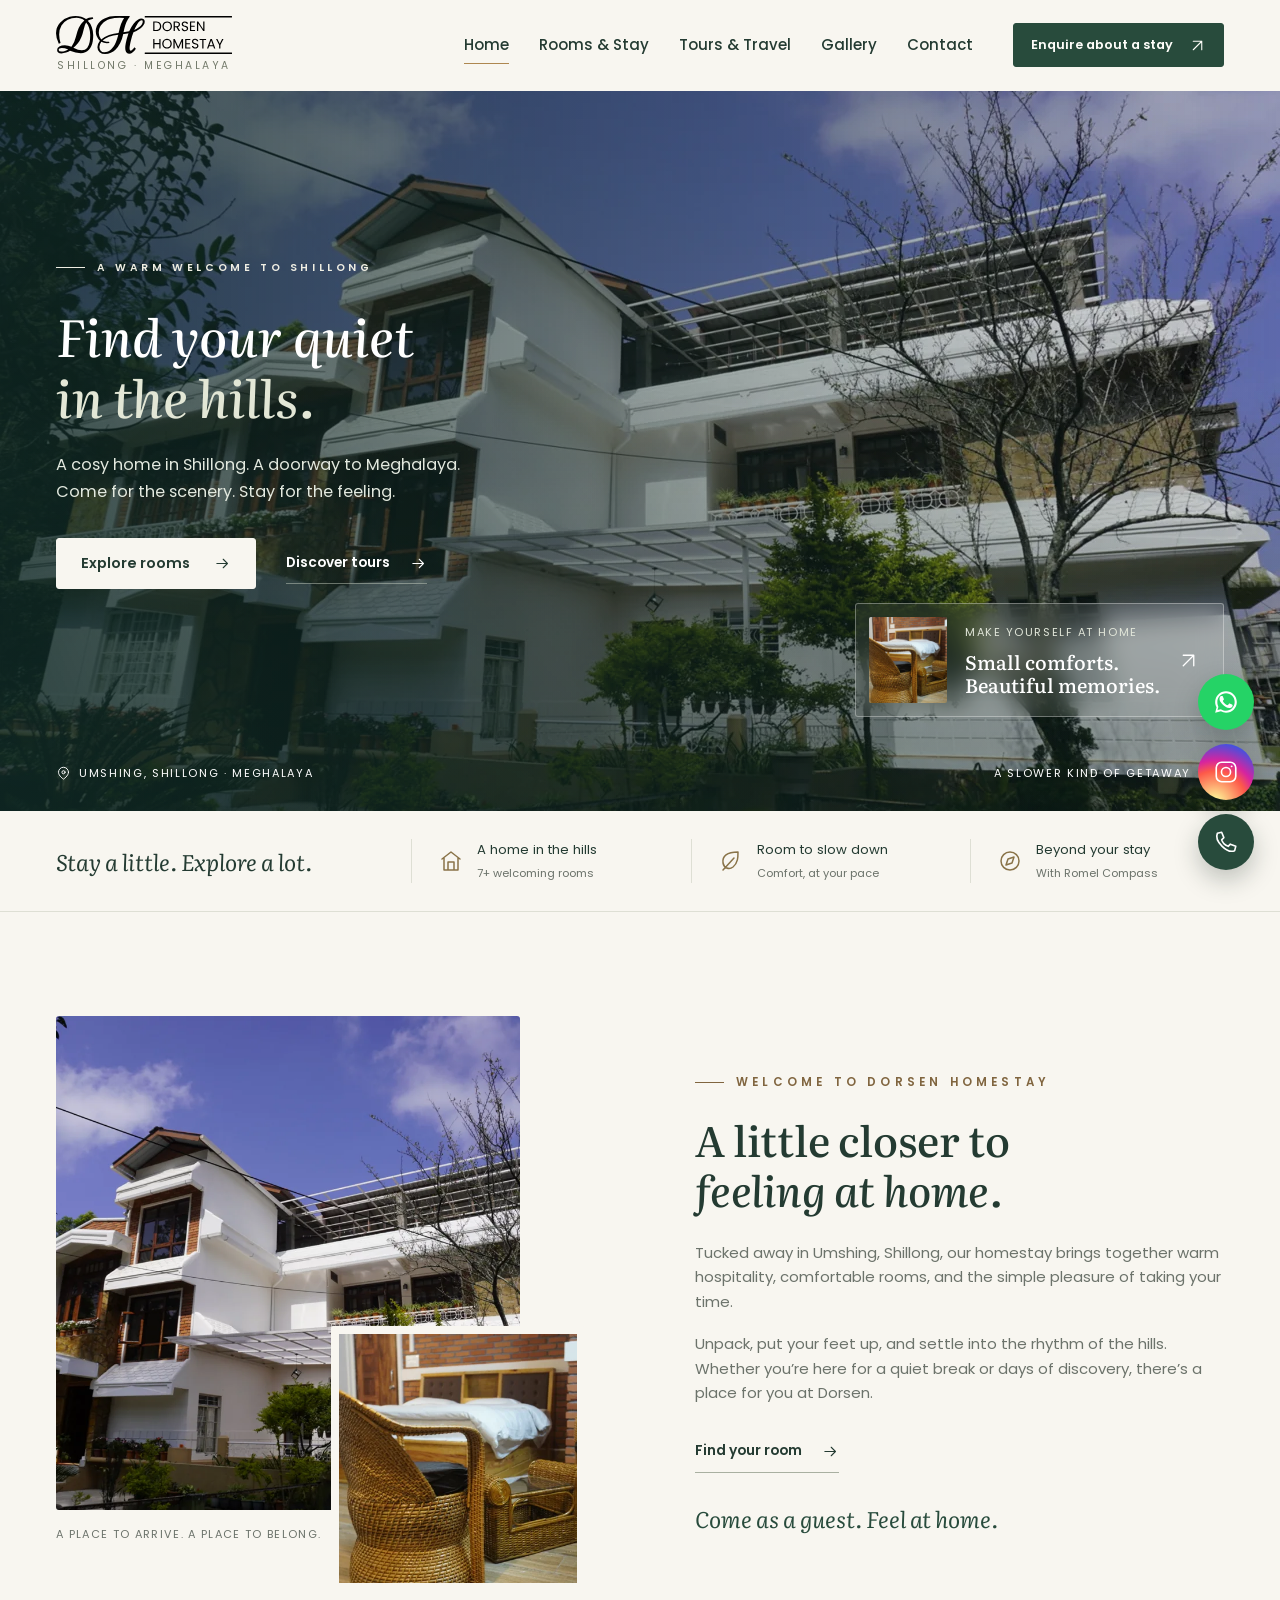
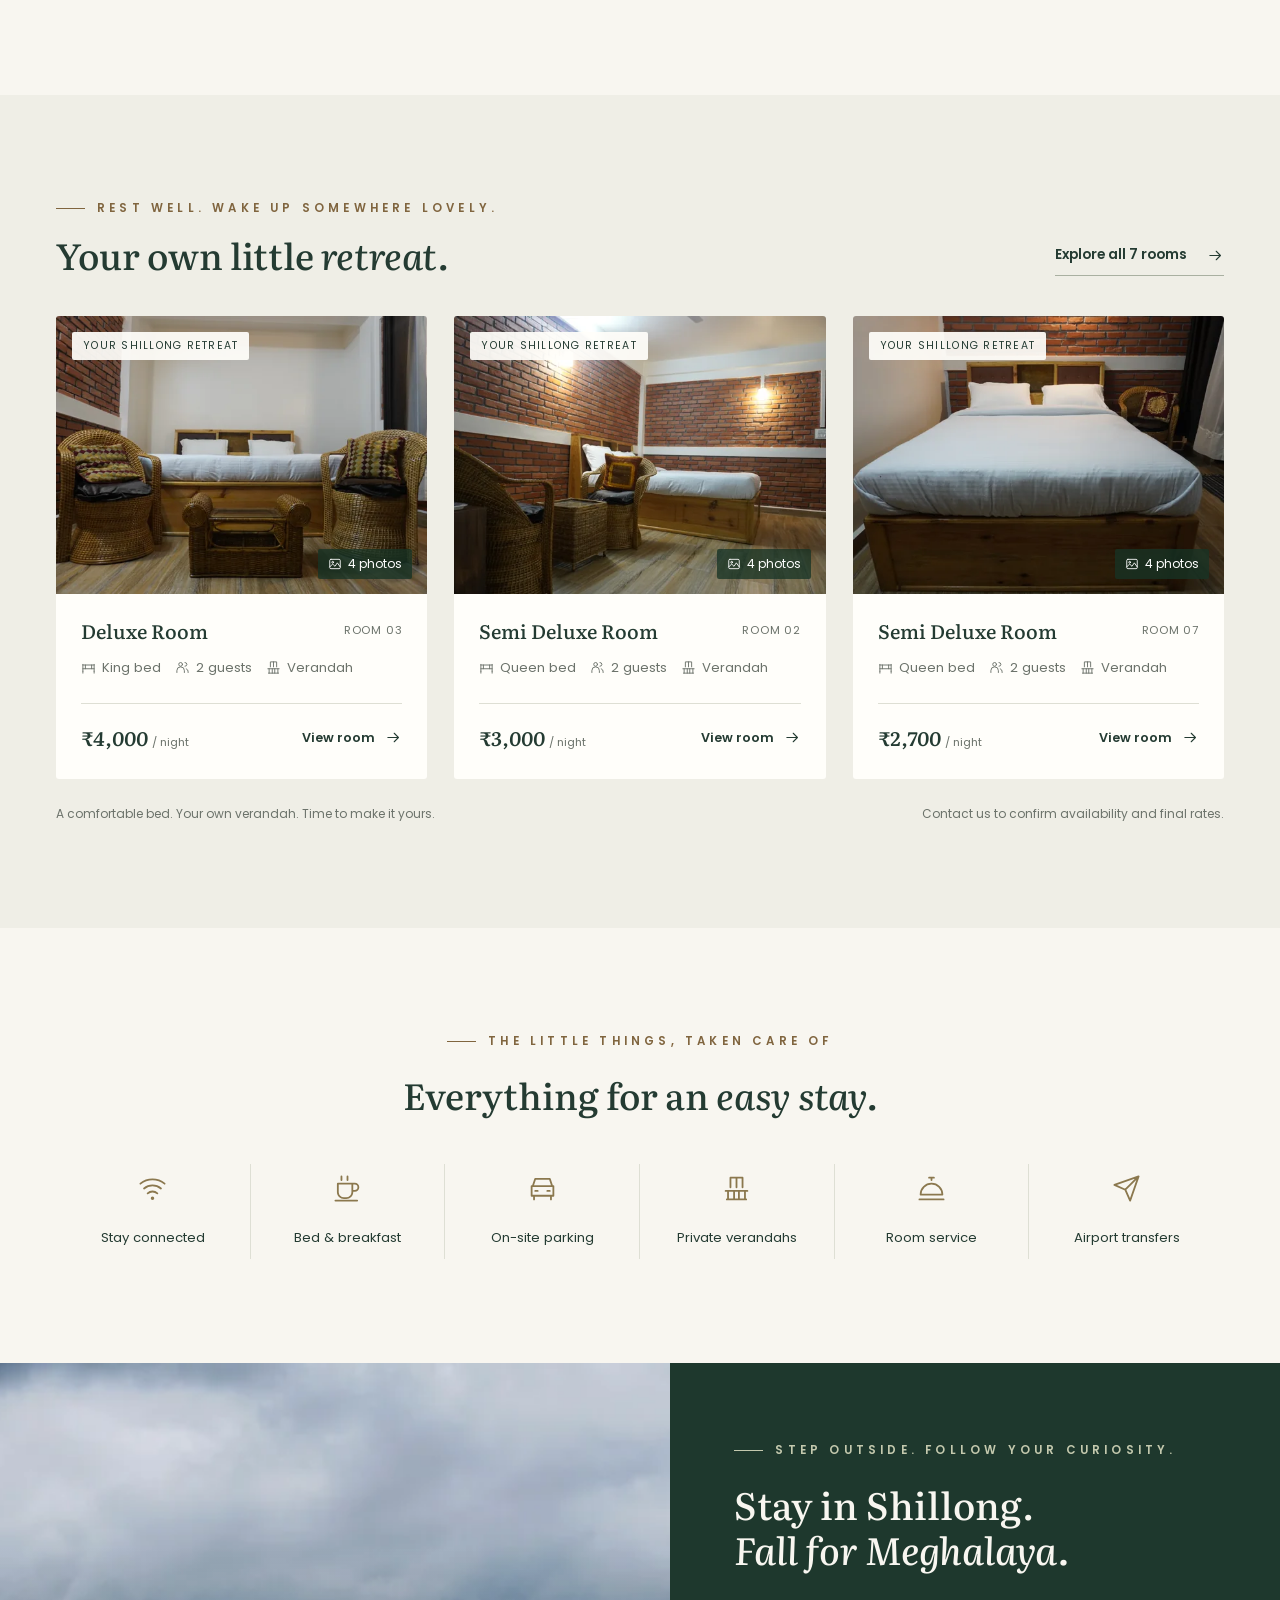
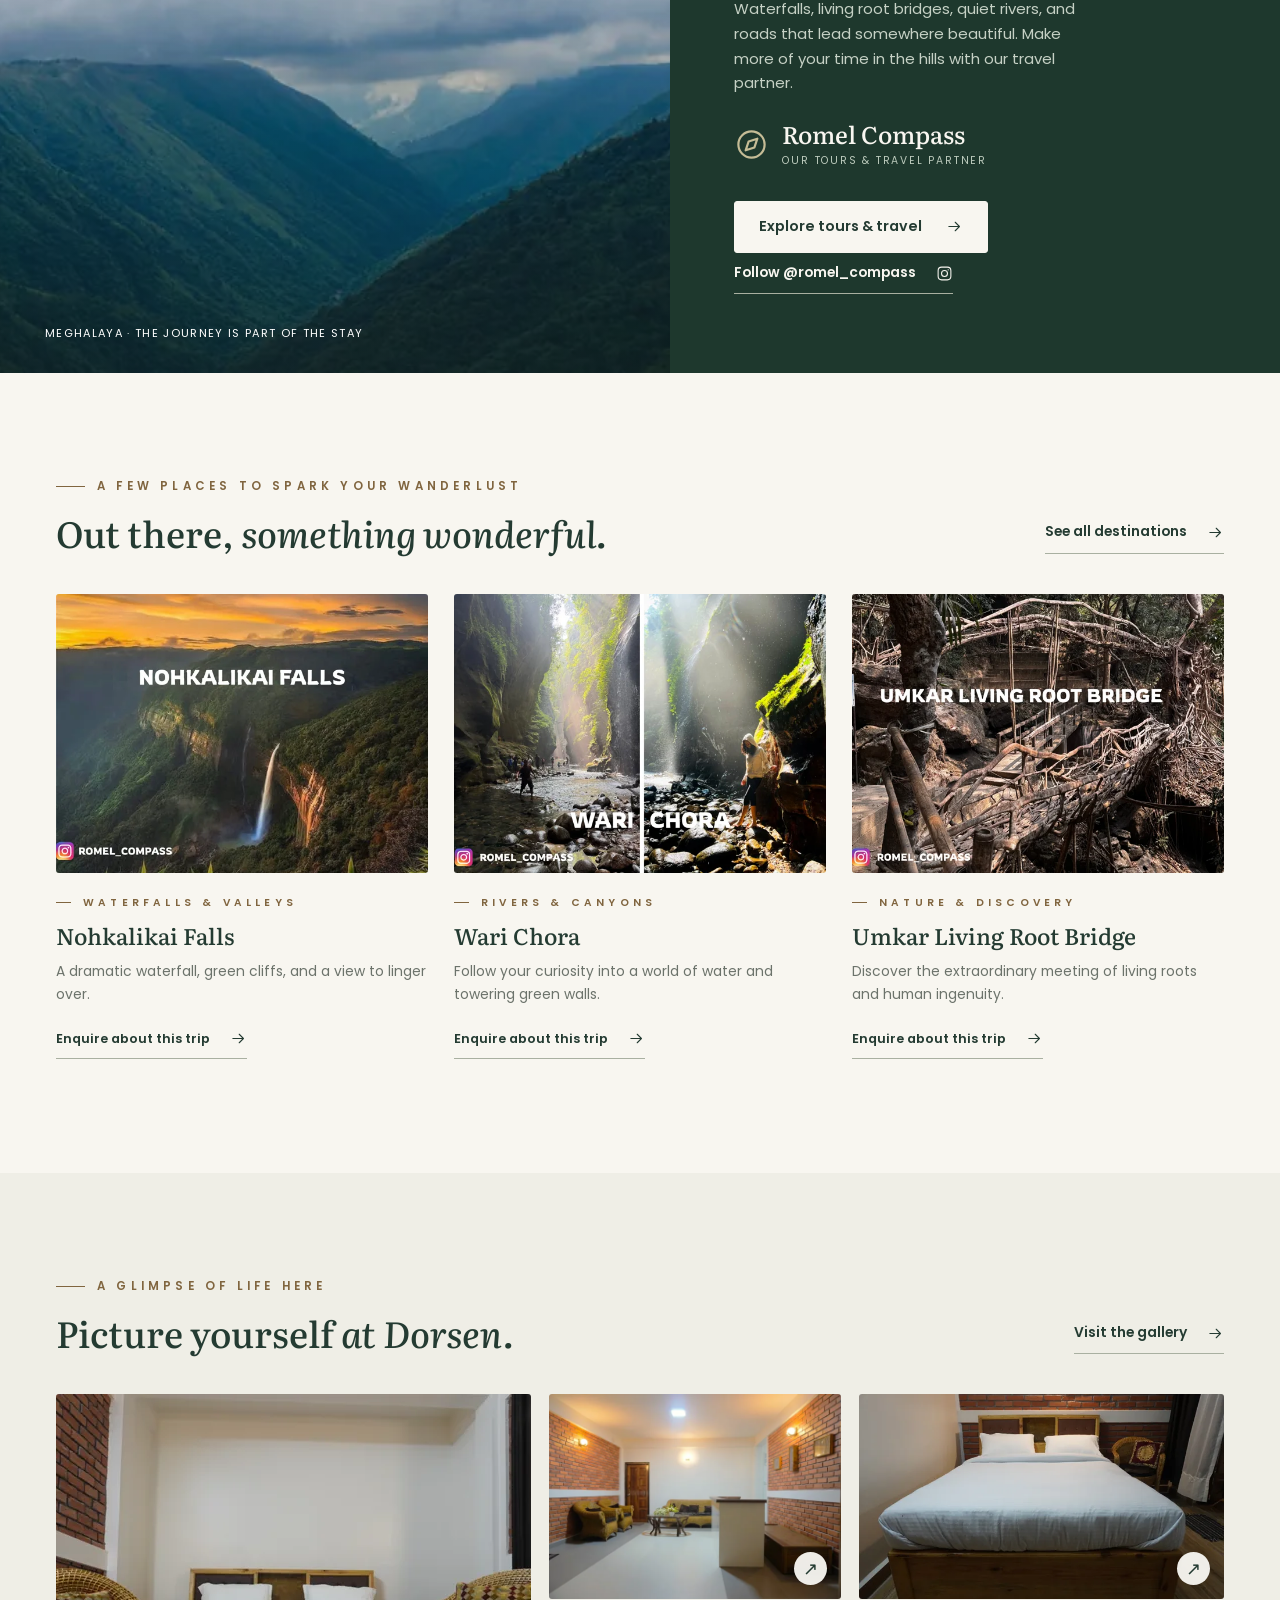
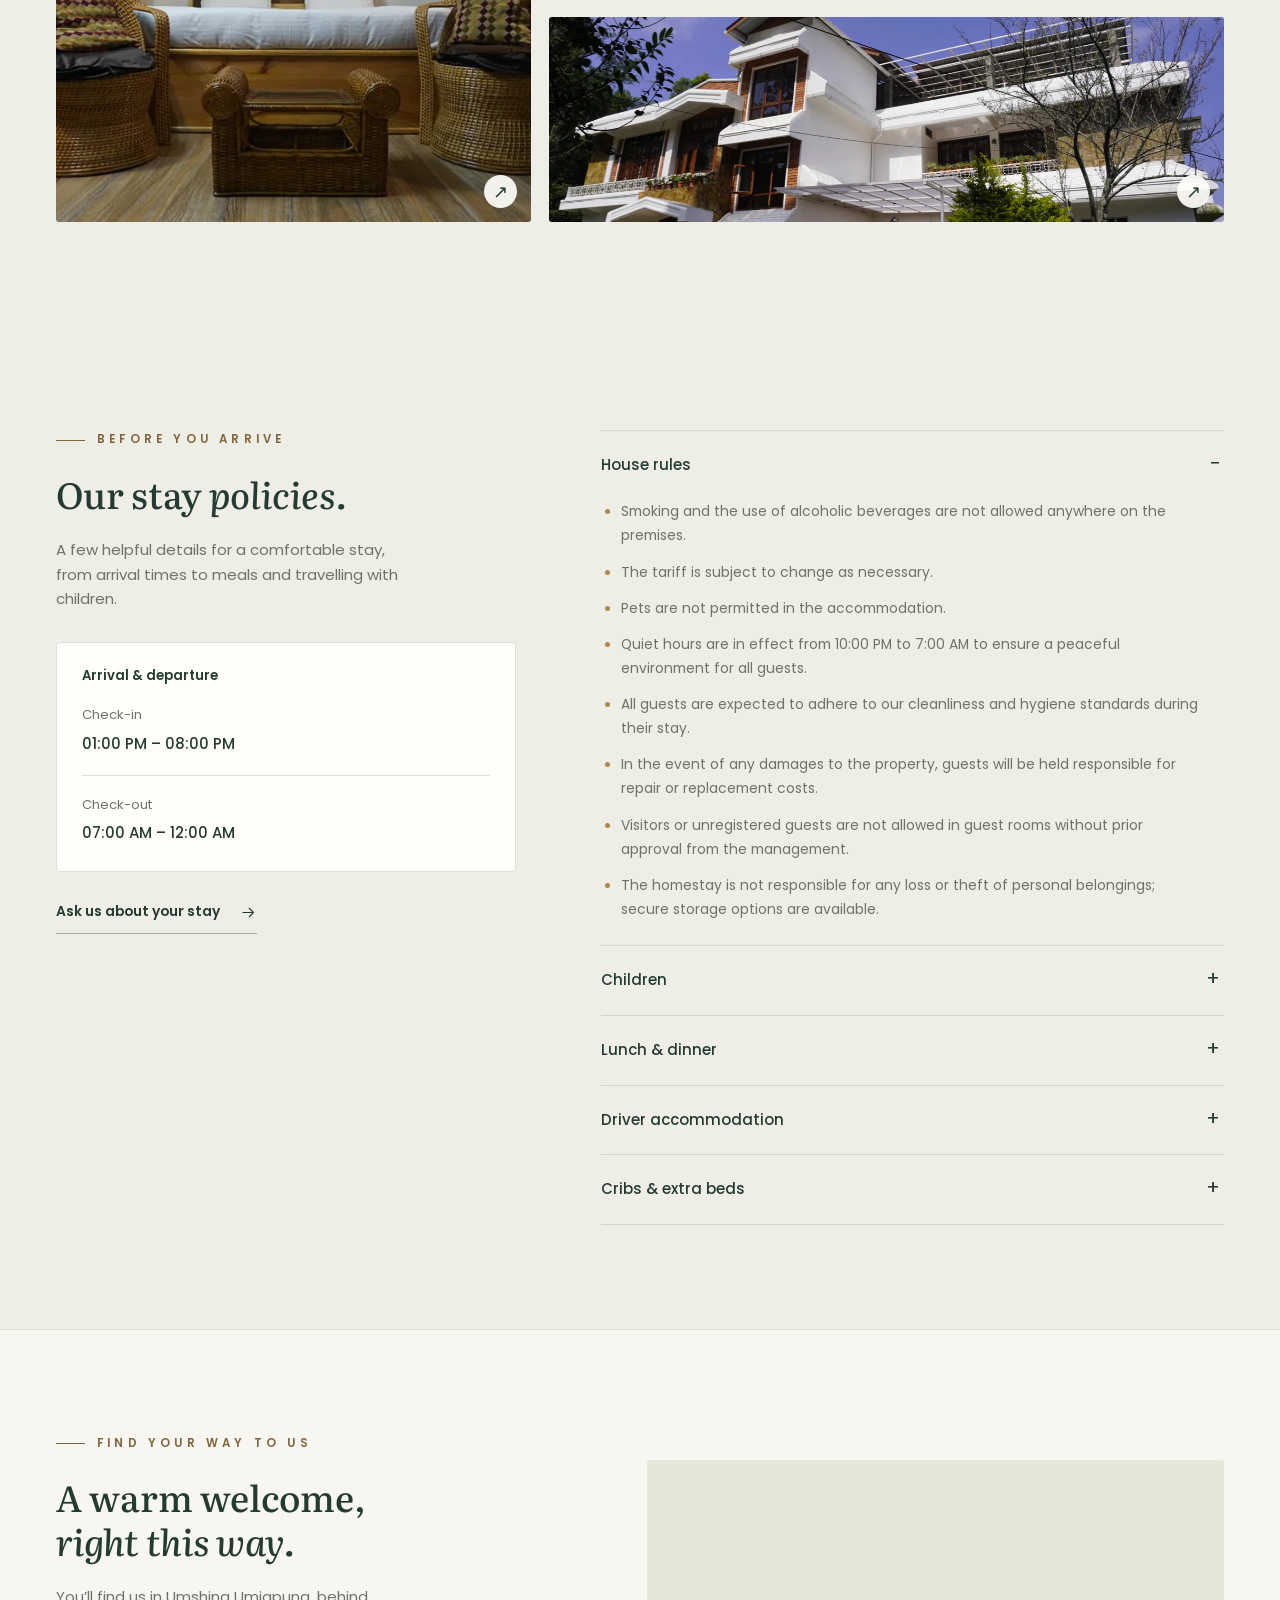
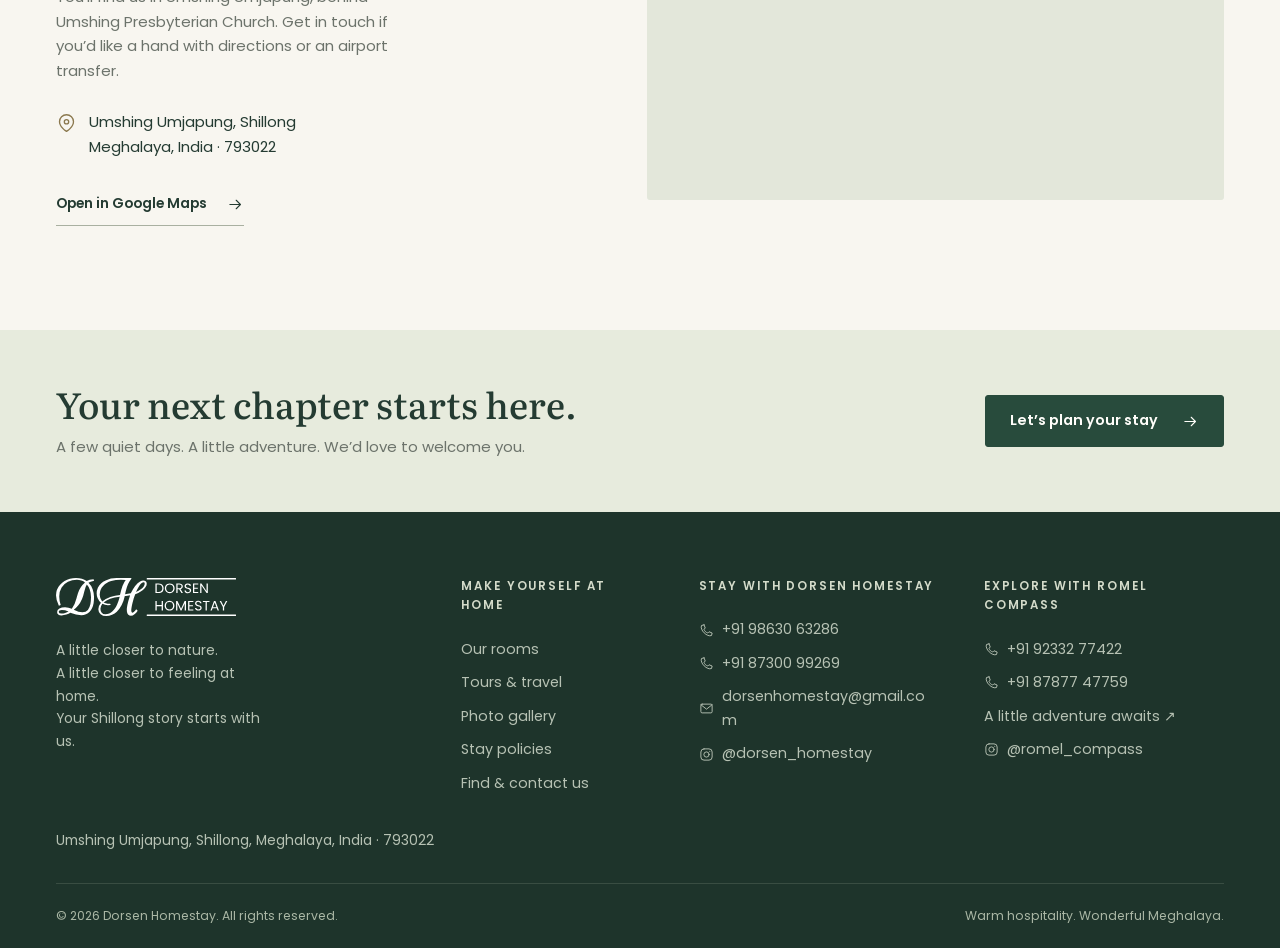
==== commit f596a8e8: "chore: updated the meta data" ====
--- a/index.html
+++ b/index.html
@@ -20,8 +20,29 @@
     />
     <meta property="og:type" content="website" />
     <meta property="og:url" content="https://dorsenhomestay.com/" />
+    <meta property="og:site_name" content="Dorsen Homestay" />
+    <meta property="og:locale" content="en_IN" />
     <meta
       property="og:image"
+      content="https://dorsenhomestay.com/res/media/optimized/front-entrance-1-1-1280.webp"
+    />
+    <meta property="og:image:width" content="1280" />
+    <meta property="og:image:height" content="855" />
+    <meta
+      property="og:image:alt"
+      content="The front entrance of Dorsen Homestay in Shillong"
+    />
+    <meta name="twitter:card" content="summary_large_image" />
+    <meta
+      name="twitter:title"
+      content="Dorsen Homestay | A warm welcome to Shillong"
+    />
+    <meta
+      name="twitter:description"
+      content="Find your quiet in the hills at Dorsen Homestay, Shillong. Explore our seven welcoming rooms and discover Meghalaya with Romel Compass Tours & Travels."
+    />
+    <meta
+      name="twitter:image"
       content="https://dorsenhomestay.com/res/media/optimized/front-entrance-1-1-1280.webp"
     />
     <link
@@ -42,8 +63,8 @@
     <link
       rel="preload"
       as="image"
-      href="res/media/optimized/shillong-1280.webp"
-      imagesrcset="res/media/optimized/shillong-640.webp 640w, res/media/optimized/shillong-1280.webp 1280w"
+      href="res/media/optimized/front-entrance-1-1-1280.webp"
+      imagesrcset="res/media/optimized/front-entrance-1-1-640.webp 640w, res/media/optimized/front-entrance-1-1-1280.webp 1280w"
       imagesizes="100vw"
     />
     <link rel="stylesheet" href="res/css/site.css?v=3" />
@@ -63,6 +84,26 @@
         }
       </style></noscript
     >
+    <script type="application/ld+json">
+      {
+        "@context": "https://schema.org",
+        "@type": "LodgingBusiness",
+        "name": "Dorsen Homestay",
+        "image": "https://dorsenhomestay.com/res/media/optimized/front-entrance-1-1-1280.webp",
+        "url": "https://dorsenhomestay.com/",
+        "telephone": "+91-98630-63286",
+        "priceRange": "₹2,700–₹4,000",
+        "address": {
+          "@type": "PostalAddress",
+          "streetAddress": "Umshing Umjapung",
+          "addressLocality": "Shillong",
+          "addressRegion": "Meghalaya",
+          "postalCode": "793022",
+          "addressCountry": "IN"
+        },
+        "sameAs": ["https://www.instagram.com/dorsen_homestay"]
+      }
+    </script>
   </head>
   <body>
     <svg
